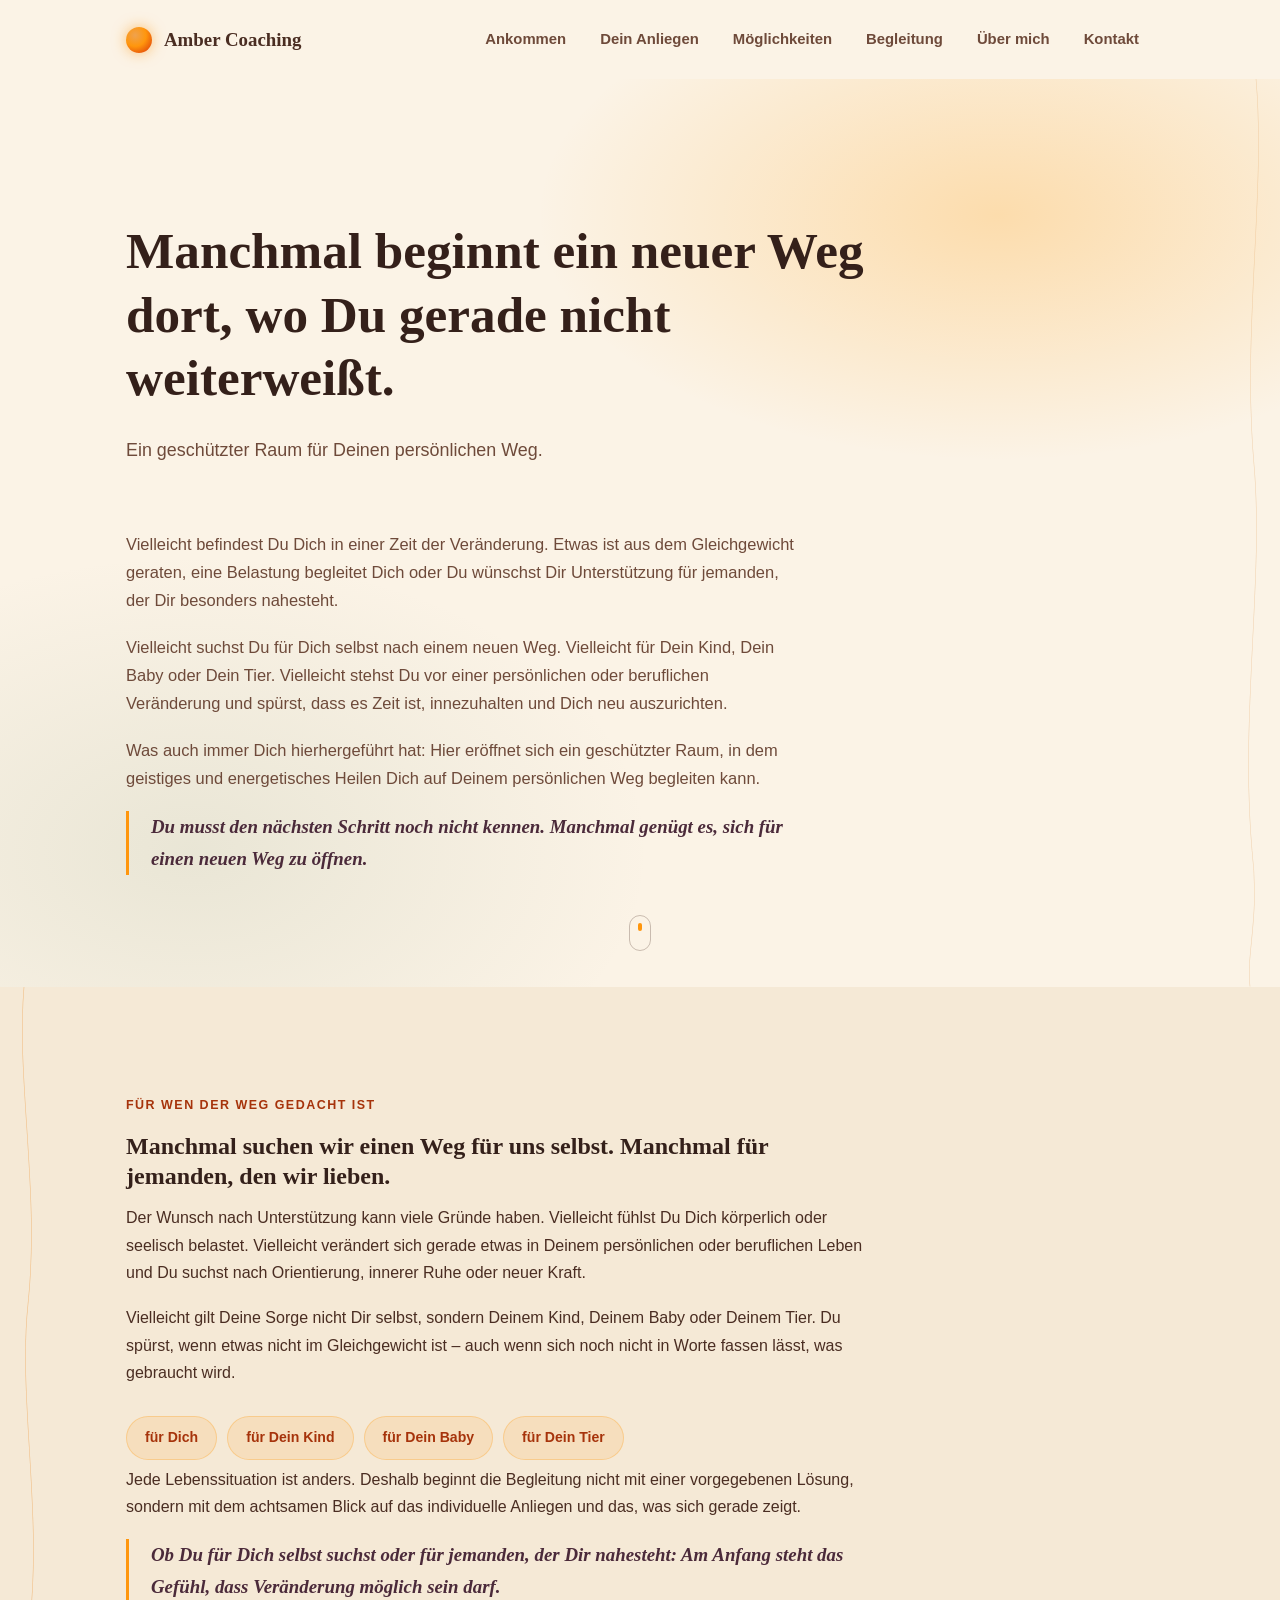
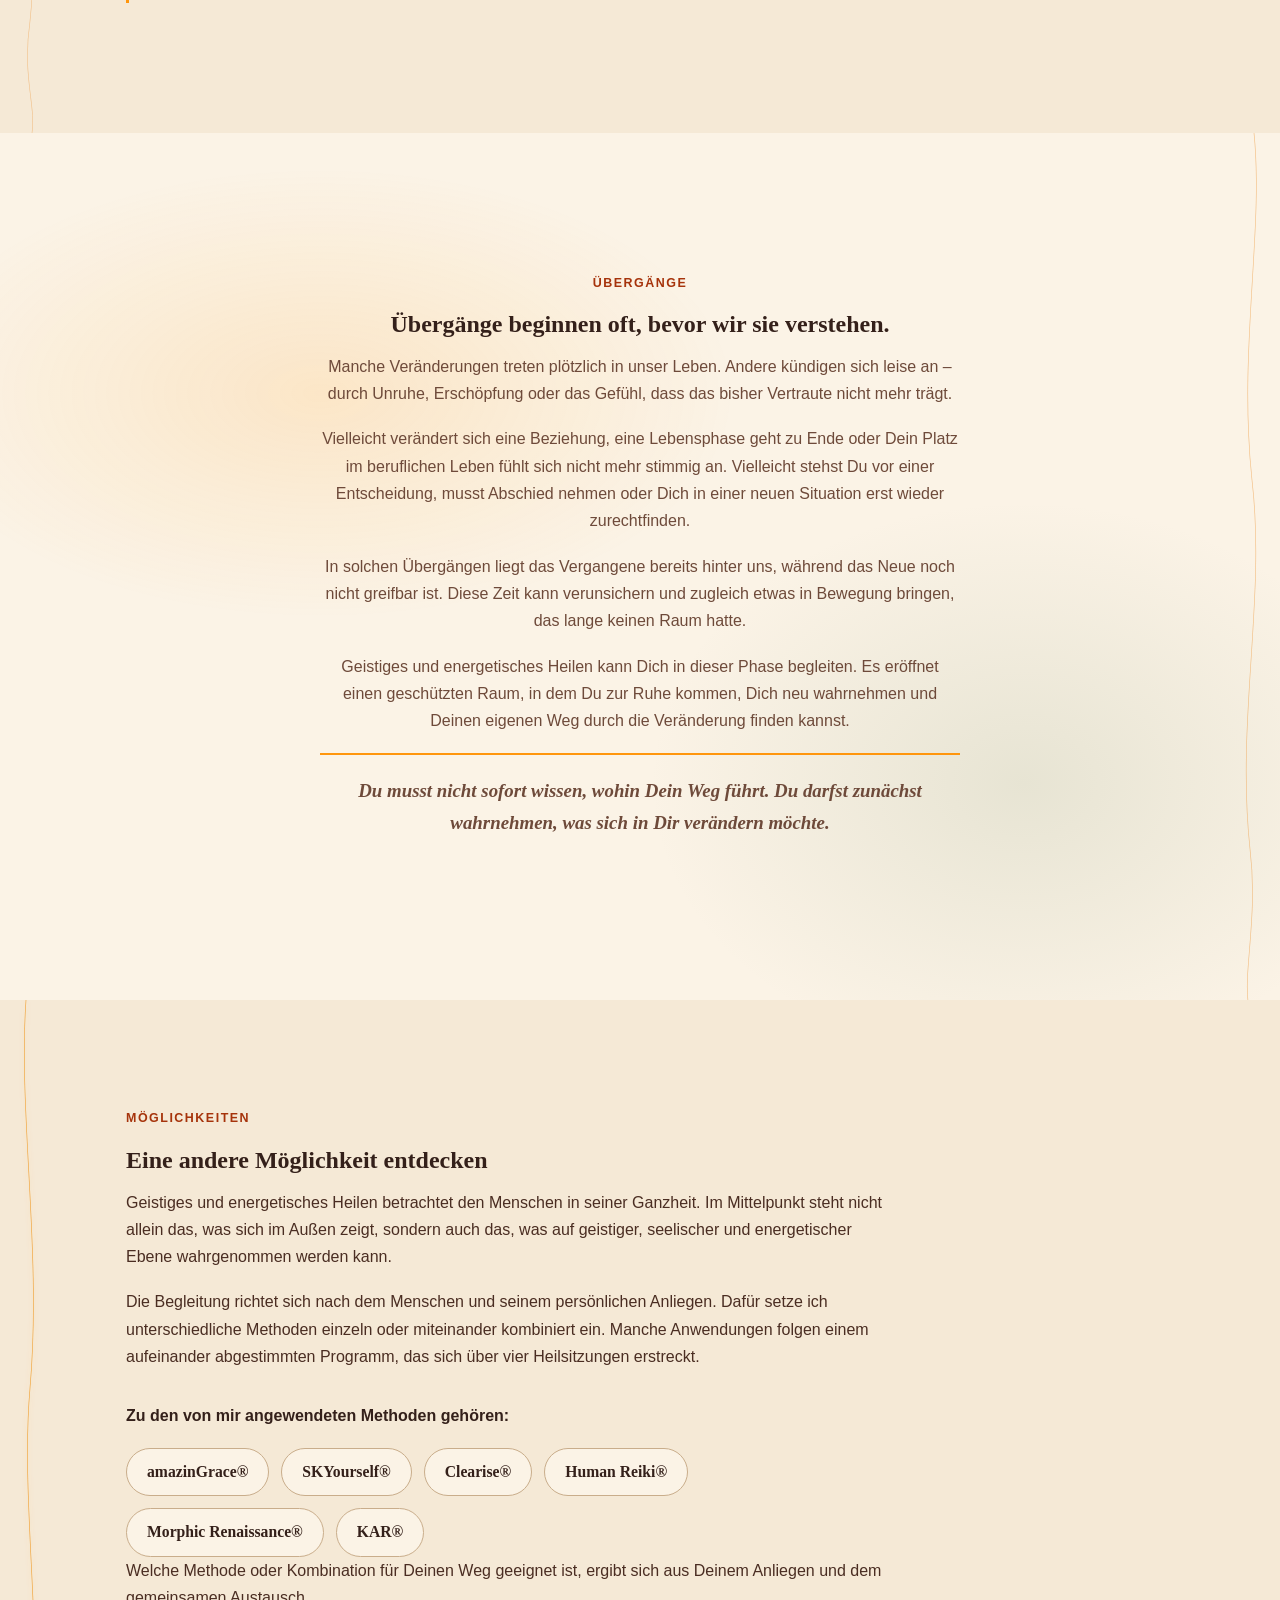
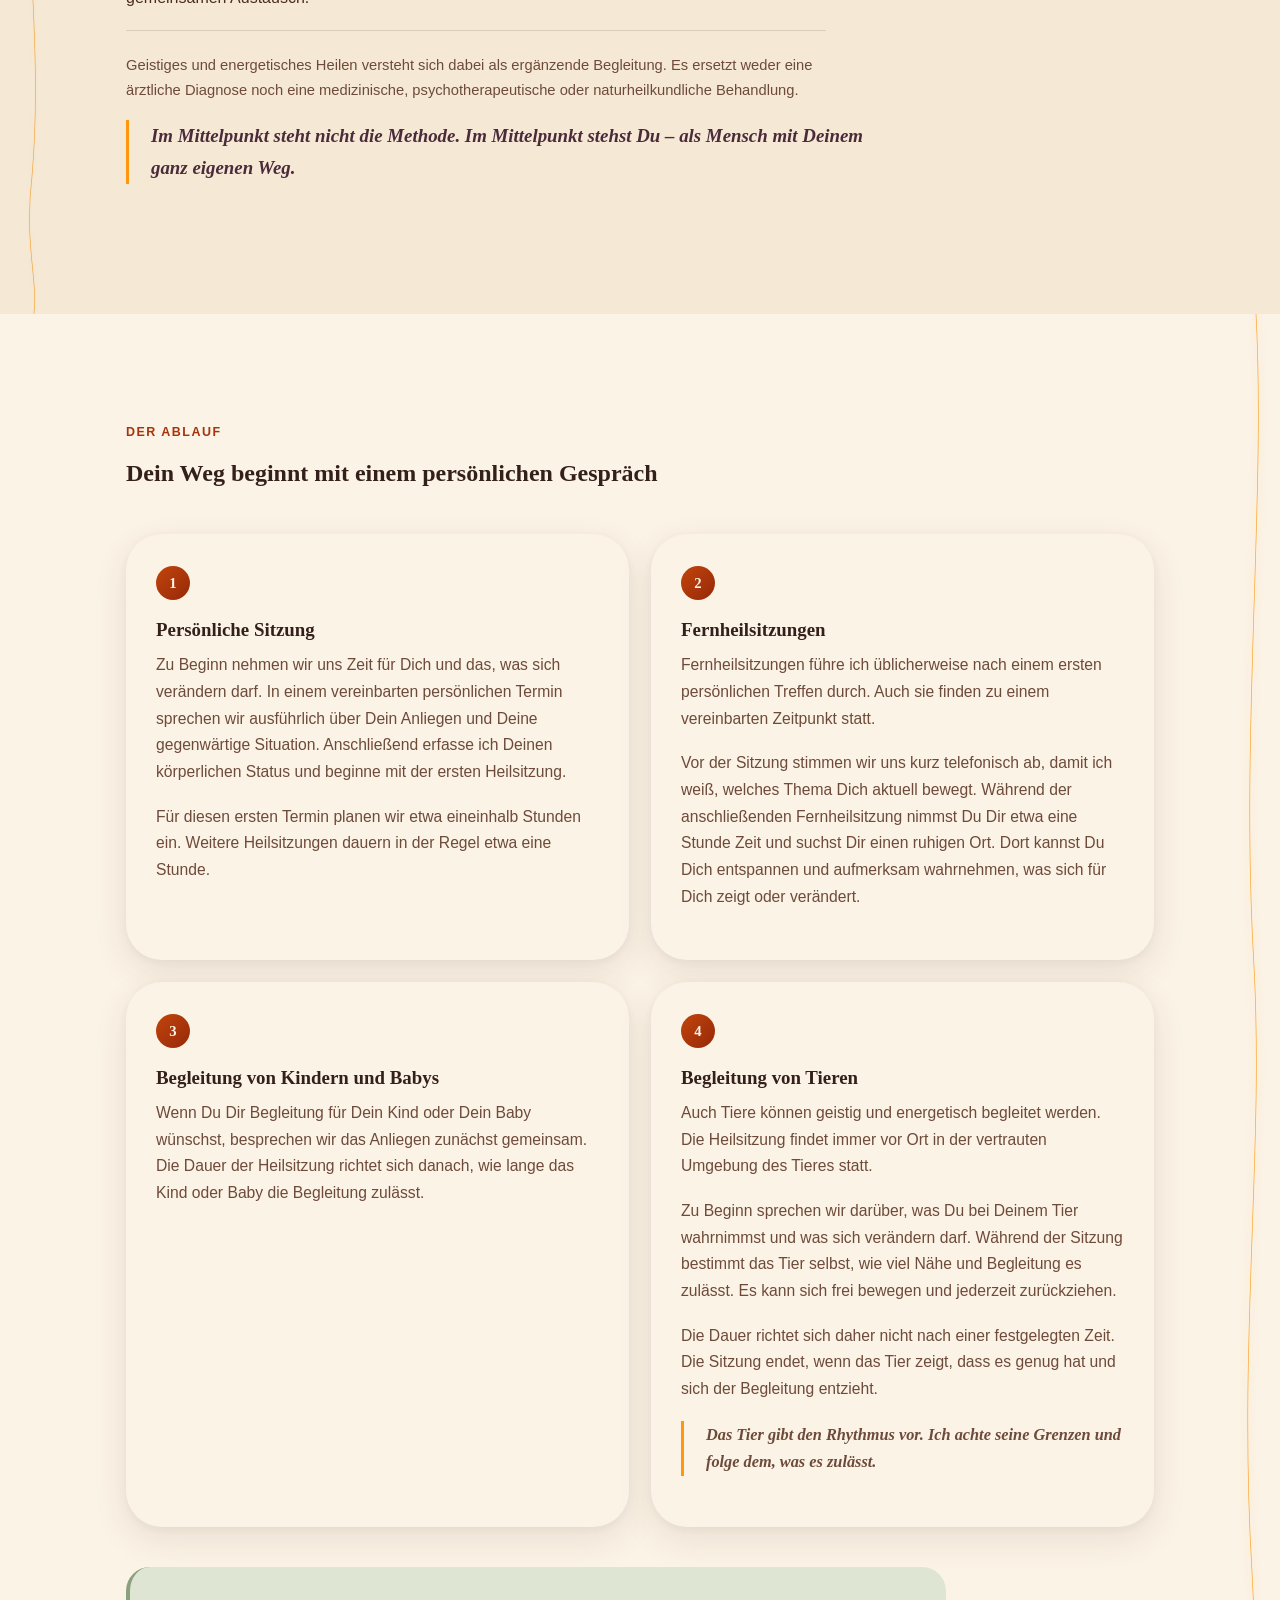
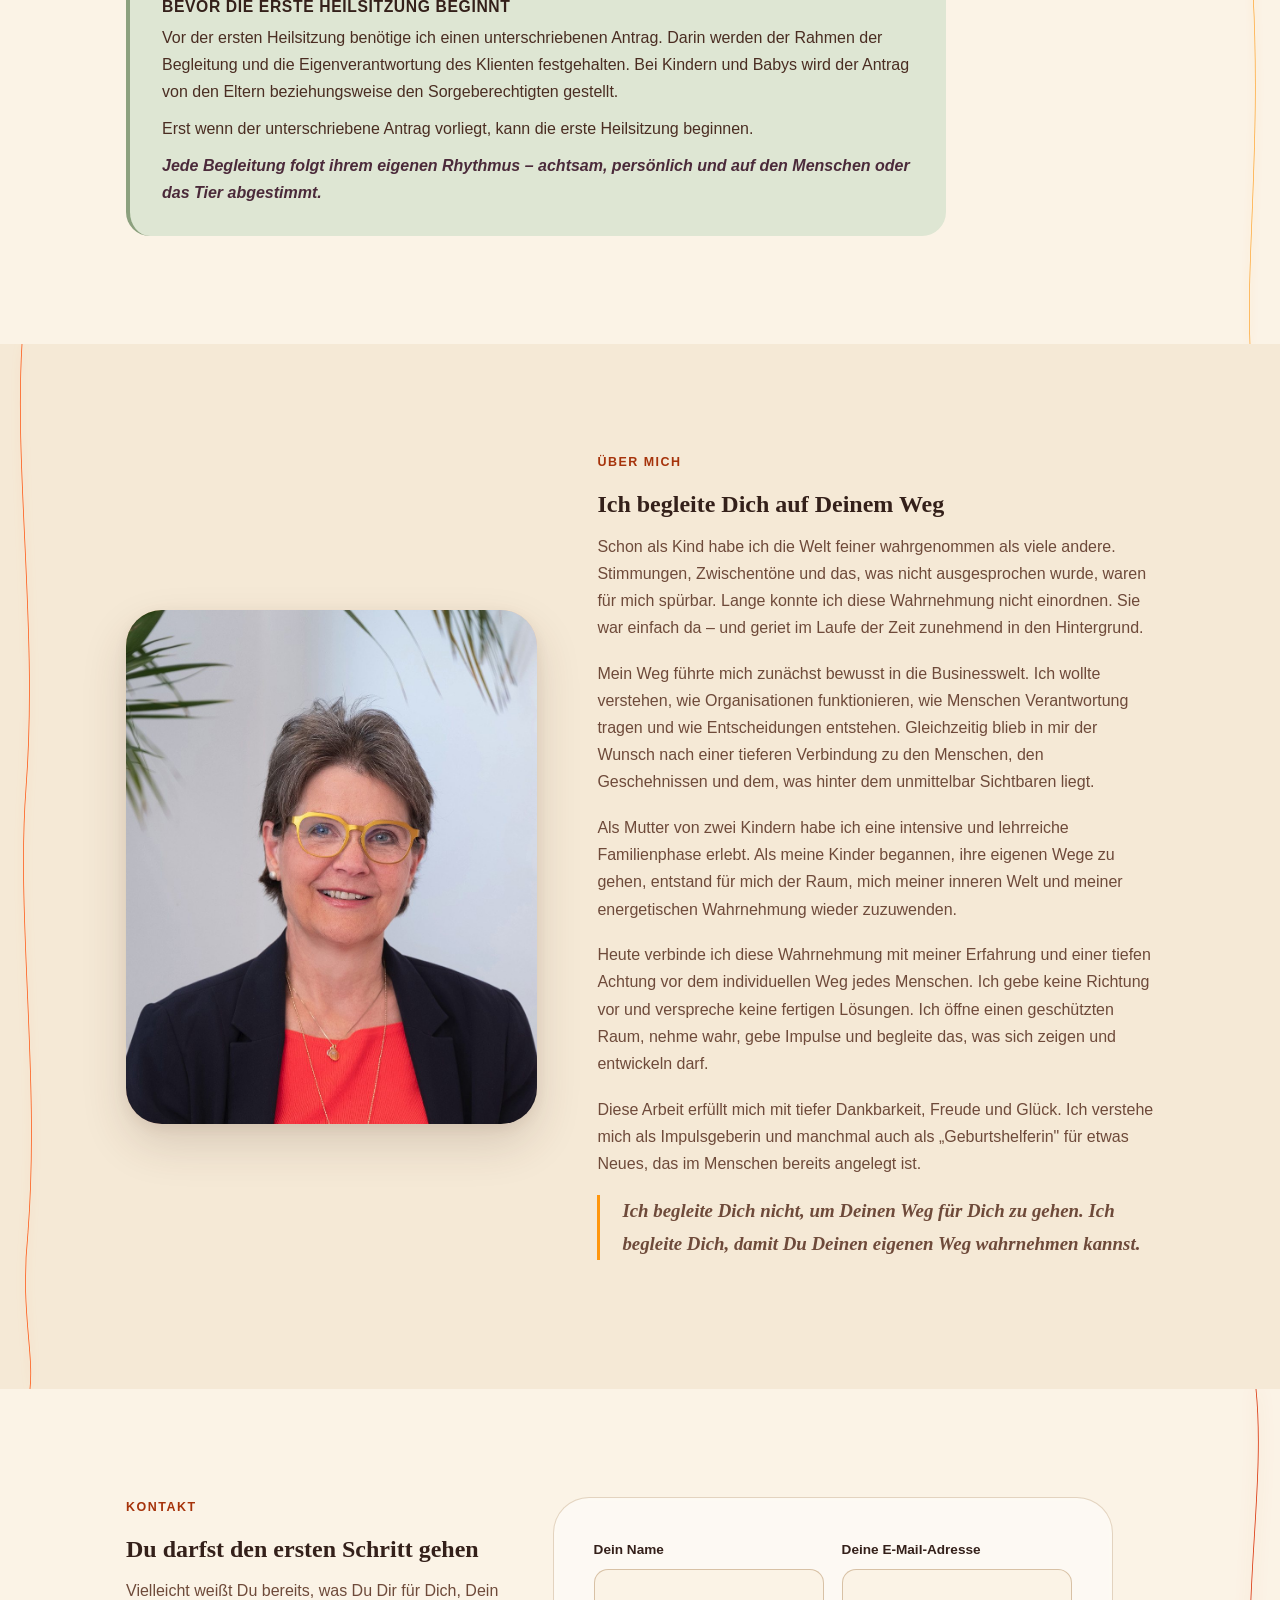
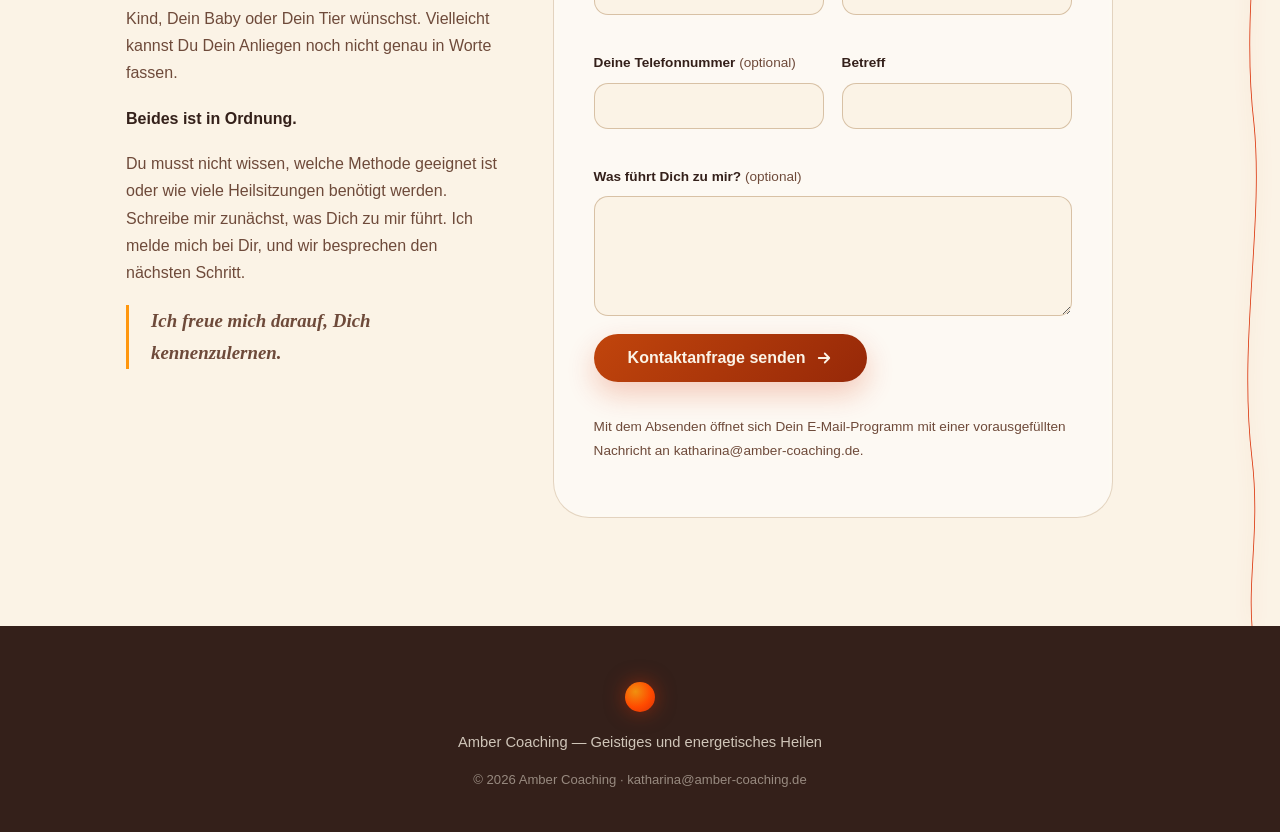
==== amber-coaching.html @ fe2593eb "Neue Landingpage „Amber Coaching" mit Lichtfaden-Design hinzufügen Eigenständige One-Page-Site für g" ====
<!DOCTYPE html>
<html lang="de">
<head>
<meta charset="UTF-8">
<meta name="viewport" content="width=device-width, initial-scale=1.0">
<title>Amber Coaching — Geistiges und energetisches Heilen</title>
<meta name="description" content="Ein geschützter Raum für Deinen Weg: geistiges und energetisches Heilen für Dich, Dein Kind, Dein Baby oder Dein Tier. Persönliche Begleitung, achtsam und individuell.">
<link rel="icon" href="data:image/svg+xml,%3Csvg xmlns='http://www.w3.org/2000/svg' viewBox='0 0 32 32'%3E%3Ccircle cx='16' cy='16' r='14' fill='%23FF960D'/%3E%3C/svg%3E">
<link rel="stylesheet" href="css/amber.css">
</head>
<body class="amber-body">

<a class="a-skip-link" href="#ankommen-content">Zum Inhalt springen</a>

<header class="a-header" id="a-header">
  <div class="a-container a-header-inner">
    <a href="#ankommen" class="a-brand">
      <span class="a-brand-mark" aria-hidden="true"></span>
      Amber Coaching
    </a>
    <nav class="a-nav" aria-label="Hauptnavigation">
      <a href="#ankommen">Ankommen</a>
      <a href="#anliegen">Dein Anliegen</a>
      <a href="#moeglichkeiten">Möglichkeiten</a>
      <a href="#begleitung">Begleitung</a>
      <a href="#ueber-mich">Über mich</a>
      <a href="#kontakt">Kontakt</a>
    </nav>
    <button class="a-nav-toggle" id="a-nav-toggle" aria-label="Menü öffnen" aria-expanded="false">
      <span></span><span></span><span></span>
    </button>
  </div>
</header>

<main>

  <!-- 1 — Ankommen ------------------------------------------------------ -->
  <section class="a-hero" id="ankommen">
    <div class="a-hero-glow" aria-hidden="true"></div>
    <div class="a-thread a-thread--1 a-thread--right" aria-hidden="true">
      <svg viewBox="0 0 64 400" preserveAspectRatio="none">
        <path class="a-thread-path" pathLength="1" d="M40,0 C50,50 26,110 38,170 C48,220 24,280 36,340 C44,370 30,385 34,400"/>
      </svg>
    </div>
    <div class="a-container">
      <div class="a-hero-stage a-reveal" id="ankommen-content">
        <h1>Manchmal beginnt ein neuer Weg dort, wo Du gerade nicht weiterweißt.</h1>
        <p class="a-hero-lede">Ein geschützter Raum für Deinen persönlichen Weg.</p>
      </div>

      <div class="a-hero-body a-reveal">
        <p>Vielleicht befindest Du Dich in einer Zeit der Veränderung. Etwas ist aus dem Gleichgewicht geraten, eine Belastung begleitet Dich oder Du wünschst Dir Unterstützung für jemanden, der Dir besonders nahesteht.</p>
        <p>Vielleicht suchst Du für Dich selbst nach einem neuen Weg. Vielleicht für Dein Kind, Dein Baby oder Dein Tier. Vielleicht stehst Du vor einer persönlichen oder beruflichen Veränderung und spürst, dass es Zeit ist, innezuhalten und Dich neu auszurichten.</p>
        <p>Was auch immer Dich hierhergeführt hat: Hier eröffnet sich ein geschützter Raum, in dem geistiges und energetisches Heilen Dich auf Deinem persönlichen Weg begleiten kann.</p>
        <p class="a-callout-line">Du musst den nächsten Schritt noch nicht kennen. Manchmal genügt es, sich für einen neuen Weg zu öffnen.</p>
      </div>
    </div>
    <div class="a-scroll-hint" aria-hidden="true"><span></span></div>
  </section>

  <!-- 2 — Dein Anliegen -------------------------------------------------- -->
  <section class="a-section a-section-alt" id="anliegen">
    <div class="a-thread a-thread--2 a-thread--left" aria-hidden="true">
      <svg viewBox="0 0 64 400" preserveAspectRatio="none">
        <path class="a-thread-path" pathLength="1" d="M24,0 C16,50 40,110 28,170 C18,220 42,280 30,340 C22,370 36,385 32,400"/>
      </svg>
    </div>
    <div class="a-container">
      <div class="a-reveal" style="max-width:740px;">
        <span class="a-kicker">Für wen der Weg gedacht ist</span>
        <h2>Manchmal suchen wir einen Weg für uns selbst. Manchmal für jemanden, den wir lieben.</h2>
        <p>Der Wunsch nach Unterstützung kann viele Gründe haben. Vielleicht fühlst Du Dich körperlich oder seelisch belastet. Vielleicht verändert sich gerade etwas in Deinem persönlichen oder beruflichen Leben und Du suchst nach Orientierung, innerer Ruhe oder neuer Kraft.</p>
        <p>Vielleicht gilt Deine Sorge nicht Dir selbst, sondern Deinem Kind, Deinem Baby oder Deinem Tier. Du spürst, wenn etwas nicht im Gleichgewicht ist – auch wenn sich noch nicht in Worte fassen lässt, was gebraucht wird.</p>

        <div class="a-tags" role="list" aria-label="Für wen die Begleitung gedacht ist">
          <span class="a-tag" role="listitem">für Dich</span>
          <span class="a-tag" role="listitem">für Dein Kind</span>
          <span class="a-tag" role="listitem">für Dein Baby</span>
          <span class="a-tag" role="listitem">für Dein Tier</span>
        </div>

        <p>Jede Lebenssituation ist anders. Deshalb beginnt die Begleitung nicht mit einer vorgegebenen Lösung, sondern mit dem achtsamen Blick auf das individuelle Anliegen und das, was sich gerade zeigt.</p>
        <p class="a-callout-line">Ob Du für Dich selbst suchst oder für jemanden, der Dir nahesteht: Am Anfang steht das Gefühl, dass Veränderung möglich sein darf.</p>
      </div>
    </div>
  </section>

  <!-- 3 — Übergänge (transitional, no nav anchor) ------------------------ -->
  <section class="a-transition" id="uebergaenge">
    <div class="a-transition-bg" aria-hidden="true"></div>
    <div class="a-thread a-thread--3 a-thread--right" aria-hidden="true">
      <svg viewBox="0 0 64 400" preserveAspectRatio="none">
        <path class="a-thread-path" pathLength="1" d="M38,0 C48,45 22,100 36,160 C50,215 20,270 34,330 C42,360 28,385 32,400"/>
      </svg>
    </div>
    <div class="a-container">
      <div class="a-reveal">
        <span class="a-kicker">Übergänge</span>
        <h2>Übergänge beginnen oft, bevor wir sie verstehen.</h2>
        <p>Manche Veränderungen treten plötzlich in unser Leben. Andere kündigen sich leise an – durch Unruhe, Erschöpfung oder das Gefühl, dass das bisher Vertraute nicht mehr trägt.</p>
        <p>Vielleicht verändert sich eine Beziehung, eine Lebensphase geht zu Ende oder Dein Platz im beruflichen Leben fühlt sich nicht mehr stimmig an. Vielleicht stehst Du vor einer Entscheidung, musst Abschied nehmen oder Dich in einer neuen Situation erst wieder zurechtfinden.</p>
        <p>In solchen Übergängen liegt das Vergangene bereits hinter uns, während das Neue noch nicht greifbar ist. Diese Zeit kann verunsichern und zugleich etwas in Bewegung bringen, das lange keinen Raum hatte.</p>
        <p>Geistiges und energetisches Heilen kann Dich in dieser Phase begleiten. Es eröffnet einen geschützten Raum, in dem Du zur Ruhe kommen, Dich neu wahrnehmen und Deinen eigenen Weg durch die Veränderung finden kannst.</p>
        <p class="a-callout-line">Du musst nicht sofort wissen, wohin Dein Weg führt. Du darfst zunächst wahrnehmen, was sich in Dir verändern möchte.</p>
      </div>
    </div>
  </section>

  <!-- 4 — Möglichkeiten / Geistiges und energetisches Heilen ------------- -->
  <section class="a-section a-section-alt" id="moeglichkeiten">
    <div class="a-thread a-thread--4 a-thread--left" aria-hidden="true">
      <svg viewBox="0 0 64 400" preserveAspectRatio="none">
        <path class="a-thread-path" pathLength="1" d="M26,0 C18,50 42,110 30,170 C20,220 44,280 32,340 C24,370 38,385 34,400"/>
      </svg>
    </div>
    <div class="a-container">
      <div class="a-reveal" style="max-width:760px;">
        <span class="a-kicker">Möglichkeiten</span>
        <h2>Eine andere Möglichkeit entdecken</h2>
        <p>Geistiges und energetisches Heilen betrachtet den Menschen in seiner Ganzheit. Im Mittelpunkt steht nicht allein das, was sich im Außen zeigt, sondern auch das, was auf geistiger, seelischer und energetischer Ebene wahrgenommen werden kann.</p>
        <p>Die Begleitung richtet sich nach dem Menschen und seinem persönlichen Anliegen. Dafür setze ich unterschiedliche Methoden einzeln oder miteinander kombiniert ein. Manche Anwendungen folgen einem aufeinander abgestimmten Programm, das sich über vier Heilsitzungen erstreckt.</p>

        <p style="margin-top:2em; font-weight:600; color:var(--brown-deep);">Zu den von mir angewendeten Methoden gehören:</p>
        <ul class="a-methods" aria-label="Angewendete Methoden">
          <li class="a-method">amazinGrace®</li>
          <li class="a-method">SKYourself®</li>
          <li class="a-method">Clearise®</li>
          <li class="a-method">Human Reiki®</li>
          <li class="a-method">Morphic Renaissance®</li>
          <li class="a-method">KAR®</li>
        </ul>

        <p>Welche Methode oder Kombination für Deinen Weg geeignet ist, ergibt sich aus Deinem Anliegen und dem gemeinsamen Austausch.</p>

        <div class="a-disclaimer">
          <p>Geistiges und energetisches Heilen versteht sich dabei als ergänzende Begleitung. Es ersetzt weder eine ärztliche Diagnose noch eine medizinische, psychotherapeutische oder naturheilkundliche Behandlung.</p>
        </div>
        <p class="a-callout-line">Im Mittelpunkt steht nicht die Methode. Im Mittelpunkt stehst Du – als Mensch mit Deinem ganz eigenen Weg.</p>
      </div>
    </div>
  </section>

  <!-- 5 — Begleitung / Der Ablauf ----------------------------------------- -->
  <section class="a-section" id="begleitung">
    <div class="a-thread a-thread--5 a-thread--right" aria-hidden="true">
      <svg viewBox="0 0 64 700" preserveAspectRatio="none">
        <path class="a-thread-path" pathLength="1" d="M40,0 C50,80 24,180 38,280 C48,360 22,440 36,540 C46,610 30,660 34,700"/>
      </svg>
    </div>
    <div class="a-container">
      <div class="a-reveal" style="max-width:740px;">
        <span class="a-kicker">Der Ablauf</span>
        <h2>Dein Weg beginnt mit einem persönlichen Gespräch</h2>
      </div>

      <div class="a-stations a-reveal-stagger">
        <article class="a-station a-reveal" style="--i:0">
          <span class="a-station-num">1</span>
          <h3>Persönliche Sitzung</h3>
          <p>Zu Beginn nehmen wir uns Zeit für Dich und das, was sich verändern darf. In einem vereinbarten persönlichen Termin sprechen wir ausführlich über Dein Anliegen und Deine gegenwärtige Situation. Anschließend erfasse ich Deinen körperlichen Status und beginne mit der ersten Heilsitzung.</p>
          <p>Für diesen ersten Termin planen wir etwa eineinhalb Stunden ein. Weitere Heilsitzungen dauern in der Regel etwa eine Stunde.</p>
        </article>

        <article class="a-station a-reveal" style="--i:1">
          <span class="a-station-num">2</span>
          <h3>Fernheilsitzungen</h3>
          <p>Fernheilsitzungen führe ich üblicherweise nach einem ersten persönlichen Treffen durch. Auch sie finden zu einem vereinbarten Zeitpunkt statt.</p>
          <p>Vor der Sitzung stimmen wir uns kurz telefonisch ab, damit ich weiß, welches Thema Dich aktuell bewegt. Während der anschließenden Fernheilsitzung nimmst Du Dir etwa eine Stunde Zeit und suchst Dir einen ruhigen Ort. Dort kannst Du Dich entspannen und aufmerksam wahrnehmen, was sich für Dich zeigt oder verändert.</p>
        </article>

        <article class="a-station a-reveal" style="--i:2">
          <span class="a-station-num">3</span>
          <h3>Begleitung von Kindern und Babys</h3>
          <p>Wenn Du Dir Begleitung für Dein Kind oder Dein Baby wünschst, besprechen wir das Anliegen zunächst gemeinsam. Die Dauer der Heilsitzung richtet sich danach, wie lange das Kind oder Baby die Begleitung zulässt.</p>
        </article>

        <article class="a-station a-reveal" style="--i:3">
          <span class="a-station-num">4</span>
          <h3>Begleitung von Tieren</h3>
          <p>Auch Tiere können geistig und energetisch begleitet werden. Die Heilsitzung findet immer vor Ort in der vertrauten Umgebung des Tieres statt.</p>
          <p>Zu Beginn sprechen wir darüber, was Du bei Deinem Tier wahrnimmst und was sich verändern darf. Während der Sitzung bestimmt das Tier selbst, wie viel Nähe und Begleitung es zulässt. Es kann sich frei bewegen und jederzeit zurückziehen.</p>
          <p>Die Dauer richtet sich daher nicht nach einer festgelegten Zeit. Die Sitzung endet, wenn das Tier zeigt, dass es genug hat und sich der Begleitung entzieht.</p>
          <p class="a-callout-line">Das Tier gibt den Rhythmus vor. Ich achte seine Grenzen und folge dem, was es zulässt.</p>
        </article>
      </div>

      <div class="a-requirement a-reveal">
        <h4 style="margin:0 0 0.5em; font-family:var(--font-body); font-size:0.98rem; text-transform:uppercase; letter-spacing:0.04em; color:var(--brown-deep);">Bevor die erste Heilsitzung beginnt</h4>
        <p>Vor der ersten Heilsitzung benötige ich einen unterschriebenen Antrag. Darin werden der Rahmen der Begleitung und die Eigenverantwortung des Klienten festgehalten. Bei Kindern und Babys wird der Antrag von den Eltern beziehungsweise den Sorgeberechtigten gestellt.</p>
        <p>Erst wenn der unterschriebene Antrag vorliegt, kann die erste Heilsitzung beginnen.</p>
        <p style="font-weight:600; font-style:italic; color:var(--aubergine);">Jede Begleitung folgt ihrem eigenen Rhythmus – achtsam, persönlich und auf den Menschen oder das Tier abgestimmt.</p>
      </div>
    </div>
  </section>

  <!-- 6 — Über mich -------------------------------------------------------- -->
  <section class="a-section a-section-alt" id="ueber-mich">
    <div class="a-thread a-thread--6 a-thread--left" aria-hidden="true">
      <svg viewBox="0 0 64 400" preserveAspectRatio="none">
        <path class="a-thread-path" pathLength="1" d="M22,0 C14,50 38,110 26,170 C16,220 40,280 28,340 C20,370 34,385 30,400"/>
      </svg>
    </div>
    <div class="a-container">
      <div class="a-about">
        <div class="a-about-photo a-reveal">
          <div class="a-about-frame">
            <img src="assets/katharina-portrait.jpg" alt="Portrait von Katharina">
          </div>
        </div>
        <div class="a-about-text a-reveal">
          <span class="a-kicker">Über mich</span>
          <h2>Ich begleite Dich auf Deinem Weg</h2>
          <p>Schon als Kind habe ich die Welt feiner wahrgenommen als viele andere. Stimmungen, Zwischentöne und das, was nicht ausgesprochen wurde, waren für mich spürbar. Lange konnte ich diese Wahrnehmung nicht einordnen. Sie war einfach da – und geriet im Laufe der Zeit zunehmend in den Hintergrund.</p>
          <p>Mein Weg führte mich zunächst bewusst in die Businesswelt. Ich wollte verstehen, wie Organisationen funktionieren, wie Menschen Verantwortung tragen und wie Entscheidungen entstehen. Gleichzeitig blieb in mir der Wunsch nach einer tieferen Verbindung zu den Menschen, den Geschehnissen und dem, was hinter dem unmittelbar Sichtbaren liegt.</p>
          <p>Als Mutter von zwei Kindern habe ich eine intensive und lehrreiche Familienphase erlebt. Als meine Kinder begannen, ihre eigenen Wege zu gehen, entstand für mich der Raum, mich meiner inneren Welt und meiner energetischen Wahrnehmung wieder zuzuwenden.</p>
          <p>Heute verbinde ich diese Wahrnehmung mit meiner Erfahrung und einer tiefen Achtung vor dem individuellen Weg jedes Menschen. Ich gebe keine Richtung vor und verspreche keine fertigen Lösungen. Ich öffne einen geschützten Raum, nehme wahr, gebe Impulse und begleite das, was sich zeigen und entwickeln darf.</p>
          <p>Diese Arbeit erfüllt mich mit tiefer Dankbarkeit, Freude und Glück. Ich verstehe mich als Impulsgeberin und manchmal auch als „Geburtshelferin" für etwas Neues, das im Menschen bereits angelegt ist.</p>
          <p class="a-callout-line">Ich begleite Dich nicht, um Deinen Weg für Dich zu gehen. Ich begleite Dich, damit Du Deinen eigenen Weg wahrnehmen kannst.</p>
        </div>
      </div>
    </div>
  </section>

  <!-- 7 — Kontakt ------------------------------------------------------- -->
  <section class="a-section" id="kontakt">
    <div class="a-thread a-thread--7 a-thread--right" aria-hidden="true">
      <svg viewBox="0 0 64 500" preserveAspectRatio="none">
        <path class="a-thread-path" pathLength="1" d="M40,0 C50,60 24,130 38,200 C48,260 22,330 36,400 C44,440 32,470 36,500"/>
      </svg>
    </div>
    <div class="a-container">
      <div class="a-contact-wrap">
        <div class="a-contact-intro a-reveal">
          <span class="a-kicker">Kontakt</span>
          <h2>Du darfst den ersten Schritt gehen</h2>
          <p>Vielleicht weißt Du bereits, was Du Dir für Dich, Dein Kind, Dein Baby oder Dein Tier wünschst. Vielleicht kannst Du Dein Anliegen noch nicht genau in Worte fassen.</p>
          <p style="font-weight:600; color:var(--brown-deep);">Beides ist in Ordnung.</p>
          <p>Du musst nicht wissen, welche Methode geeignet ist oder wie viele Heilsitzungen benötigt werden. Schreibe mir zunächst, was Dich zu mir führt. Ich melde mich bei Dir, und wir besprechen den nächsten Schritt.</p>
          <p class="a-callout-line">Ich freue mich darauf, Dich kennenzulernen.</p>
        </div>

        <div class="a-reveal">
          <form class="a-form" id="a-contact-form" novalidate>
            <div class="a-form-grid">
              <div class="a-field">
                <label for="a-name">Dein Name</label>
                <input type="text" id="a-name" name="name" autocomplete="name" required>
              </div>
              <div class="a-field">
                <label for="a-email">Deine E-Mail-Adresse</label>
                <input type="email" id="a-email" name="email" autocomplete="email" required>
              </div>
              <div class="a-field">
                <label for="a-phone">Deine Telefonnummer <span class="a-opt">(optional)</span></label>
                <input type="tel" id="a-phone" name="phone" autocomplete="tel">
              </div>
              <div class="a-field">
                <label for="a-subject">Betreff</label>
                <input type="text" id="a-subject" name="subject">
              </div>
              <div class="a-field full">
                <label for="a-message">Was führt Dich zu mir? <span class="a-opt">(optional)</span></label>
                <textarea id="a-message" name="message"></textarea>
              </div>
            </div>
            <button type="submit" class="a-btn">
              Kontaktanfrage senden
              <svg viewBox="0 0 24 24" fill="none" stroke="currentColor" stroke-width="2.4" stroke-linecap="round" stroke-linejoin="round"><path d="M5 12h14M13 6l6 6-6 6"/></svg>
            </button>
            <p class="a-form-status" id="a-form-status" role="status" aria-live="polite"></p>
            <p class="a-form-note">Mit dem Absenden öffnet sich Dein E-Mail-Programm mit einer vorausgefüllten Nachricht an katharina@amber-coaching.de.</p>
          </form>
        </div>
      </div>
    </div>
  </section>

</main>

<footer class="a-footer">
  <div class="a-container">
    <div class="a-footer-mark" aria-hidden="true"></div>
    <p>Amber Coaching — Geistiges und energetisches Heilen</p>
    <p class="a-footer-fine">© 2026 Amber Coaching · katharina@amber-coaching.de</p>
  </div>
</footer>

<script src="js/amber.js"></script>
</body>
</html>
---- css/amber.css ----
/* ==========================================================================
   Amber Coaching — Geistiges und energetisches Heilen
   Gestalterische Leitidee: ein schmaler Lichtfaden begleitet die Seite,
   beginnt zurückhaltend und wird zum Ende hin heller und klarer.
   ========================================================================== */

:root {
  /* CI-Farben (aus CMYK-Vorgabe abgeleitet) */
  --ci-amber-light: #FF960D;
  --ci-amber-deep: #FF4A00;
  --ci-rust: #DA3107;
  --ci-brown: #8A4329;

  /* Grundfläche: helles Creme, kein reines Weiß */
  --cream: #FBF3E6;
  --cream-deep: #F5E9D6;
  --sand: #EAD9BD;
  --taupe: #C9AD8B;

  /* Leitfarbe Amber, in Helligkeitsstufen für den Lichtfaden */
  --amber-1: #E8B37A;   /* zurückhaltend, Anfang der Seite */
  --amber-2: #EFA24E;
  --amber-3: #F0900F;
  --amber-4: var(--ci-amber-light);
  --amber-5: var(--ci-amber-deep);
  --amber-6: var(--ci-rust);  /* klar, kräftig, Ende der Seite */

  /* Text: tiefes Braun / Aubergine statt hartem Schwarz */
  --brown-deep: #34201A;
  --brown: #4A2D22;
  --brown-soft: #6E4A3A;
  --aubergine: #4B2A3A;

  /* Salbeigrün als zurückhaltende Ergänzung */
  --sage: #8CA07E;
  --sage-soft: #DEE6D3;

  /* Amber-Ton mit ausreichendem Kontrast für Fließtext auf Creme */
  --amber-text: #A6330B;

  --cream-rgb: 251, 243, 230;

  --font-display: Georgia, "Iowan Old Style", "Palatino Linotype", "Times New Roman", serif;
  --font-body: -apple-system, BlinkMacSystemFont, "Segoe UI", Roboto, Helvetica, Arial, sans-serif;

  --radius-sm: 14px;
  --radius-md: 24px;
  --radius-lg: 36px;
  --radius-pill: 999px;

  --shadow-soft: 0 12px 34px rgba(74, 45, 34, 0.10), 0 2px 8px rgba(74, 45, 34, 0.05);
  --shadow-lift: 0 20px 46px rgba(74, 45, 34, 0.16), 0 4px 14px rgba(74, 45, 34, 0.07);

  --container: 1080px;
  --ease-slow: cubic-bezier(0.22, 1, 0.36, 1);
  --dur-reveal: 1.3s;
  --dur-thread: 2.2s;
}

* { box-sizing: border-box; }

html { scroll-behavior: smooth; }

@media (prefers-reduced-motion: reduce) {
  html { scroll-behavior: auto; }
  .amber-body *, .amber-body *::before, .amber-body *::after {
    animation-duration: 0.001ms !important;
    animation-iteration-count: 1 !important;
    transition-duration: 0.001ms !important;
    scroll-behavior: auto !important;
  }
}

.amber-body {
  margin: 0;
  font-family: var(--font-body);
  color: var(--brown);
  background: var(--cream);
  line-height: 1.7;
  -webkit-font-smoothing: antialiased;
  overflow-x: hidden;
}

.amber-body img { max-width: 100%; display: block; }
.amber-body a { color: inherit; text-decoration: none; }
.amber-body ul { margin: 0; padding: 0; list-style: none; }

.amber-body h1, .amber-body h2, .amber-body h3, .amber-body h4 {
  font-family: var(--font-display);
  color: var(--brown-deep);
  line-height: 1.24;
  margin: 0 0 0.55em;
  font-weight: 600;
}

.amber-body p { margin: 0 0 1.15em; }

.a-container {
  width: 100%;
  max-width: var(--container);
  margin: 0 auto;
  padding: 0 26px;
  position: relative;
  z-index: 1;
}

.a-skip-link {
  position: absolute;
  left: -999px;
  top: auto;
  background: var(--brown-deep);
  color: var(--cream);
  padding: 12px 20px;
  border-radius: var(--radius-sm);
  z-index: 200;
}

.a-skip-link:focus {
  left: 16px;
  top: 16px;
}

/* ---- header ------------------------------------------------------- */

.a-header {
  position: sticky;
  top: 0;
  z-index: 100;
  padding: 18px 0;
  background: transparent;
  transition: background 0.5s var(--ease-slow), box-shadow 0.5s var(--ease-slow), padding 0.4s var(--ease-slow);
}

.a-header.is-scrolled {
  background: rgba(var(--cream-rgb), 0.86);
  backdrop-filter: blur(14px) saturate(1.3);
  -webkit-backdrop-filter: blur(14px) saturate(1.3);
  box-shadow: 0 8px 26px rgba(74, 45, 34, 0.08);
  padding: 12px 0;
}

.a-header-inner {
  display: flex;
  align-items: center;
  justify-content: space-between;
  gap: 20px;
}

.a-brand {
  display: flex;
  align-items: center;
  gap: 12px;
  font-family: var(--font-display);
  font-weight: 600;
  font-size: 1.18rem;
  color: var(--brown-deep);
}

.a-brand-mark {
  width: 26px;
  height: 26px;
  border-radius: 50%;
  background: radial-gradient(circle at 35% 32%, var(--amber-2) 0%, var(--amber-4) 45%, var(--amber-6) 100%);
  box-shadow: 0 0 14px rgba(255, 150, 13, 0.55);
  flex-shrink: 0;
}

.a-nav {
  display: flex;
  align-items: center;
  gap: 4px;
}

.a-nav a {
  padding: 9px 15px;
  font-size: 0.93rem;
  font-weight: 600;
  color: var(--brown-soft);
  border-radius: var(--radius-pill);
  transition: color 0.3s ease, background 0.3s ease;
}

.a-nav a:hover,
.a-nav a:focus-visible {
  color: var(--brown-deep);
  background: rgba(255, 150, 13, 0.12);
}

.a-nav-toggle {
  display: none;
  flex-direction: column;
  justify-content: center;
  gap: 5px;
  width: 44px;
  height: 44px;
  border-radius: 50%;
  border: none;
  background: rgba(255, 150, 13, 0.1);
  cursor: pointer;
}

.a-nav-toggle span {
  display: block;
  width: 20px;
  height: 2px;
  margin: 0 auto;
  background: var(--brown-deep);
  transition: transform 0.3s var(--ease-slow), opacity 0.3s var(--ease-slow);
}

.a-nav-toggle.is-open span:nth-child(1) { transform: translateY(7px) rotate(45deg); }
.a-nav-toggle.is-open span:nth-child(2) { opacity: 0; }
.a-nav-toggle.is-open span:nth-child(3) { transform: translateY(-7px) rotate(-45deg); }

@media (max-width: 840px) {
  .a-nav { display: none; }
  .a-nav-toggle { display: flex; }

  .a-header.nav-open .a-nav {
    display: flex;
    flex-direction: column;
    align-items: stretch;
    position: absolute;
    top: 100%;
    left: 0;
    right: 0;
    background: var(--cream);
    padding: 10px 26px 22px;
    box-shadow: var(--shadow-soft);
    gap: 2px;
  }

  .a-header.nav-open .a-nav a { padding: 13px 16px; }
}

/* ---- Lichtfaden (SVG-Thread) ---------------------------------------- */

.a-thread {
  position: absolute;
  top: 0;
  bottom: 0;
  width: 64px;
  z-index: 0;
  pointer-events: none;
}

.a-thread--left { left: 0; }
.a-thread--right { right: 0; }

@media (max-width: 760px) {
  .a-thread--right { right: auto; left: 0; }
}

.a-thread svg {
  width: 100%;
  height: 100%;
  display: block;
}

.a-thread-path {
  fill: none;
  stroke-linecap: round;
  stroke-dasharray: 1;
  stroke-dashoffset: 1;
  transition: stroke-dashoffset var(--dur-thread) var(--ease-slow);
}

.a-thread.is-drawn .a-thread-path {
  stroke-dashoffset: 0;
}

/* Helligkeitsstufen des Lichtfadens: zurückhaltend am Anfang, klar am Ende */
.a-thread--1 .a-thread-path { stroke: var(--amber-1); stroke-width: 0.5; opacity: 0.55; }
.a-thread--2 .a-thread-path { stroke: var(--amber-2); stroke-width: 0.55; opacity: 0.62; }
.a-thread--3 .a-thread-path { stroke: var(--amber-2); stroke-width: 0.6; opacity: 0.68; }
.a-thread--4 .a-thread-path { stroke: var(--amber-3); stroke-width: 0.65; opacity: 0.78; filter: drop-shadow(0 0 3px rgba(240, 144, 15, 0.35)); }
.a-thread--5 .a-thread-path { stroke: var(--amber-4); stroke-width: 0.7; opacity: 0.85; filter: drop-shadow(0 0 5px rgba(255, 150, 13, 0.45)); }
.a-thread--6 .a-thread-path { stroke: var(--amber-5); stroke-width: 0.75; opacity: 0.92; filter: drop-shadow(0 0 6px rgba(255, 74, 0, 0.4)); }
.a-thread--7 .a-thread-path { stroke: var(--amber-6); stroke-width: 0.8; opacity: 1; filter: drop-shadow(0 0 8px rgba(218, 49, 7, 0.45)); }

/* ---- reveal-on-scroll ------------------------------------------------ */

.a-reveal {
  opacity: 0;
  transform: translateY(18px);
  transition: opacity var(--dur-reveal) var(--ease-slow), transform var(--dur-reveal) var(--ease-slow);
}

.a-reveal.is-visible {
  opacity: 1;
  transform: translateY(0);
}

.a-reveal-stagger.is-visible > * {
  transition-delay: calc(var(--i, 0) * 140ms);
}

/* ---- section wrapper -------------------------------------------------- */

.a-section {
  position: relative;
  padding: 108px 0;
  overflow: hidden;
}

.a-section-alt { background: var(--cream-deep); }
.a-section-sand { background: var(--sand); }

.a-kicker {
  display: block;
  font-size: 0.78rem;
  font-weight: 700;
  letter-spacing: 0.12em;
  text-transform: uppercase;
  color: var(--amber-text);
  margin-bottom: 16px;
}

.a-lede {
  font-size: 1.06rem;
  color: var(--brown-soft);
}

.a-callout-line {
  font-family: var(--font-display);
  font-size: 1.18rem;
  color: var(--aubergine);
  font-weight: 600;
  font-style: italic;
  margin-top: 1.4em;
  padding-left: 22px;
  border-left: 3px solid var(--ci-amber-light);
}

/* ---- Ankommen (Hero) -------------------------------------------------- */

.a-hero {
  position: relative;
  min-height: 100svh;
  display: flex;
  align-items: center;
  padding: 140px 0 90px;
}

.a-hero-glow {
  position: absolute;
  inset: 0;
  z-index: 0;
  background:
    radial-gradient(ellipse 60% 45% at 78% 15%, rgba(255, 168, 40, 0.30), transparent 60%),
    radial-gradient(ellipse 55% 50% at 15% 85%, rgba(140, 160, 126, 0.16), transparent 65%),
    linear-gradient(180deg, var(--cream) 0%, var(--cream) 100%);
  animation: a-drift 30s ease-in-out infinite;
}

@keyframes a-drift {
  0%, 100% { transform: translate(0, 0) scale(1); }
  50% { transform: translate(-1.5%, 1.5%) scale(1.03); }
}

.a-hero-stage {
  position: relative;
  z-index: 1;
  max-width: 760px;
}

.a-hero h1 {
  font-size: clamp(2.1rem, 4.6vw, 3.2rem);
  margin-bottom: 0.5em;
}

.a-hero-lede {
  font-size: 1.12rem;
  color: var(--brown-soft);
  max-width: 620px;
}

.a-scroll-hint {
  position: absolute;
  left: 50%;
  bottom: 36px;
  transform: translateX(-50%);
  z-index: 1;
  width: 22px;
  height: 36px;
  border-radius: var(--radius-pill);
  border: 1.5px solid rgba(74, 45, 34, 0.28);
  display: flex;
  justify-content: center;
  padding-top: 7px;
}

.a-scroll-hint span {
  width: 4px;
  height: 8px;
  border-radius: var(--radius-pill);
  background: var(--ci-amber-light);
  animation: a-scroll-bob 2.6s ease-in-out infinite;
}

@keyframes a-scroll-bob {
  0%, 100% { transform: translateY(0); opacity: 0.9; }
  50% { transform: translateY(9px); opacity: 0.3; }
}

.a-hero-body {
  position: relative;
  z-index: 1;
  max-width: 680px;
  margin-top: 64px;
  color: var(--brown-soft);
  font-size: 1.03rem;
}

/* ---- Anliegen-Tags ------------------------------------------------- */

.a-tags {
  display: flex;
  flex-wrap: wrap;
  gap: 10px;
  margin: 30px 0 6px;
}

.a-tag {
  font-size: 0.88rem;
  font-weight: 600;
  color: var(--amber-text);
  background: rgba(255, 150, 13, 0.12);
  border: 1px solid rgba(255, 150, 13, 0.28);
  padding: 9px 18px;
  border-radius: var(--radius-pill);
}

/* ---- Übergänge (transitional section) ------------------------------ */

.a-transition {
  padding: 140px 0;
  position: relative;
}

.a-transition-bg {
  position: absolute;
  inset: 0;
  z-index: 0;
  background:
    radial-gradient(ellipse 50% 40% at 25% 30%, rgba(255, 150, 13, 0.14), transparent 65%),
    radial-gradient(ellipse 45% 50% at 80% 75%, rgba(140, 160, 126, 0.18), transparent 65%);
  animation: a-drift 34s ease-in-out infinite reverse;
}

.a-transition .a-container { text-align: center; }

.a-transition h2 { max-width: 680px; margin-left: auto; margin-right: auto; }
.a-transition p { max-width: 640px; margin-left: auto; margin-right: auto; color: var(--brown-soft); }
.a-transition .a-callout-line {
  border-left: none;
  border-top: 2px solid var(--ci-amber-light);
  padding-left: 0;
  padding-top: 20px;
  display: inline-block;
}

/* ---- Möglichkeiten / Methoden ---------------------------------------- */

.a-methods {
  display: flex;
  flex-wrap: wrap;
  gap: 12px;
  margin: 30px 0 34px;
}

.a-method {
  font-family: var(--font-display);
  font-size: 0.98rem;
  font-weight: 600;
  color: var(--brown-deep);
  background: var(--cream);
  border: 1px solid var(--taupe);
  padding: 10px 20px;
  border-radius: var(--radius-pill);
}

.a-disclaimer {
  font-size: 0.92rem;
  color: var(--brown-soft);
  border-top: 1px solid rgba(74, 45, 34, 0.14);
  padding-top: 22px;
  margin-top: 10px;
  max-width: 700px;
}

/* ---- Begleitung / Ablauf: Wegstationen -------------------------------- */

.a-stations {
  display: grid;
  grid-template-columns: repeat(2, 1fr);
  gap: 22px;
  margin-top: 46px;
}

.a-station {
  position: relative;
  background: var(--cream);
  border-radius: var(--radius-lg);
  padding: 32px 30px;
  box-shadow: var(--shadow-soft);
  transition: transform 0.5s var(--ease-slow), box-shadow 0.5s var(--ease-slow);
}

.a-station:hover {
  transform: translateY(-5px);
  box-shadow: var(--shadow-lift);
}

.a-station-num {
  display: inline-flex;
  align-items: center;
  justify-content: center;
  width: 34px;
  height: 34px;
  border-radius: 50%;
  font-family: var(--font-display);
  font-weight: 700;
  font-size: 0.92rem;
  color: var(--cream);
  background: linear-gradient(135deg, #C1450C, #962808);
  margin-bottom: 18px;
}

.a-station h3 { font-size: 1.18rem; }

.a-station p { color: var(--brown-soft); font-size: 0.98rem; }

.a-station .a-callout-line {
  font-size: 1.02rem;
  margin-top: 1em;
}

.a-requirement {
  margin-top: 40px;
  padding: 30px 32px;
  border-radius: var(--radius-md);
  background: var(--sage-soft);
  border-left: 4px solid var(--sage);
  max-width: 820px;
}

.a-requirement p { color: var(--brown); margin-bottom: 0.6em; }
.a-requirement p:last-child { margin-bottom: 0; }

/* ---- Über mich ---------------------------------------------------- */

.a-about {
  display: grid;
  grid-template-columns: 0.85fr 1.15fr;
  gap: 60px;
  align-items: center;
}

.a-about-photo {
  position: relative;
}

.a-about-frame {
  position: relative;
  border-radius: var(--radius-lg);
  overflow: hidden;
  box-shadow: var(--shadow-lift);
  aspect-ratio: 4 / 5;
}

.a-about-frame::before {
  content: "";
  position: absolute;
  inset: -16%;
  background: linear-gradient(140deg, var(--ci-amber-light), var(--ci-rust) 60%, var(--sage));
  opacity: 0.45;
  filter: blur(38px);
  z-index: 0;
  border-radius: 45% 55% 60% 40% / 50% 45% 55% 50%;
}

.a-about-frame img {
  position: relative;
  z-index: 1;
  width: 100%;
  height: 100%;
  object-fit: cover;
  object-position: top center;
}

.a-about-text p { color: var(--brown-soft); }

/* ---- Kontakt ---------------------------------------------------- */

.a-contact-wrap {
  display: grid;
  grid-template-columns: 0.9fr 1.1fr;
  gap: 54px;
  align-items: start;
}

.a-contact-intro p { color: var(--brown-soft); }

.a-form {
  background: rgba(255, 255, 255, 0.5);
  border: 1px solid rgba(201, 173, 139, 0.5);
  border-radius: var(--radius-lg);
  padding: 40px;
  backdrop-filter: blur(2px);
}

.a-form-grid {
  display: grid;
  grid-template-columns: 1fr 1fr;
  gap: 18px;
}

.a-field {
  display: flex;
  flex-direction: column;
  gap: 8px;
  margin-bottom: 18px;
}

.a-field.full { grid-column: 1 / -1; }

.a-field label {
  font-size: 0.85rem;
  font-weight: 700;
  color: var(--brown-deep);
}

.a-field label .a-opt {
  font-weight: 400;
  color: var(--brown-soft);
}

.a-field input,
.a-field textarea {
  border: 1.5px solid rgba(201, 173, 139, 0.7);
  background: var(--cream);
  border-radius: var(--radius-sm);
  padding: 13px 16px;
  font-family: var(--font-body);
  font-size: 0.98rem;
  color: var(--brown-deep);
  transition: border-color 0.3s ease, box-shadow 0.3s ease;
}

.a-field input:focus,
.a-field textarea:focus {
  outline: none;
  border-color: var(--ci-amber-light);
  box-shadow: 0 0 0 4px rgba(255, 150, 13, 0.14);
}

.a-field textarea { resize: vertical; min-height: 120px; }

.a-btn {
  display: inline-flex;
  align-items: center;
  gap: 10px;
  padding: 15px 34px;
  border-radius: var(--radius-pill);
  font-family: var(--font-body);
  font-weight: 600;
  font-size: 1rem;
  border: none;
  cursor: pointer;
  background: linear-gradient(135deg, #C1450C, #962808);
  color: var(--cream);
  box-shadow: 0 12px 28px rgba(218, 49, 7, 0.24);
  transition: transform 0.4s var(--ease-slow), box-shadow 0.4s var(--ease-slow);
}

.a-btn:hover {
  transform: translateY(-3px);
  box-shadow: 0 16px 34px rgba(218, 49, 7, 0.3);
}

.a-btn svg { width: 18px; height: 18px; transition: transform 0.35s var(--ease-slow); }
.a-btn:hover svg { transform: translateX(4px); }

.a-form-note {
  font-size: 0.85rem;
  color: var(--brown-soft);
  margin-top: 16px;
}

.a-form-status {
  font-size: 0.9rem;
  color: var(--ci-amber-deep);
  margin-top: 14px;
  min-height: 1.2em;
}

/* ---- footer ---------------------------------------------------------- */

.a-footer {
  position: relative;
  padding: 56px 0 34px;
  background: var(--brown-deep);
  color: rgba(251, 243, 230, 0.78);
  text-align: center;
}

.a-footer-mark {
  width: 30px;
  height: 30px;
  margin: 0 auto 18px;
  border-radius: 50%;
  background: radial-gradient(circle at 35% 32%, var(--amber-3) 0%, var(--amber-5) 55%, var(--amber-6) 100%);
  box-shadow: 0 0 20px rgba(218, 49, 7, 0.5);
}

.a-footer p { margin: 0 0 6px; font-size: 0.92rem; }
.a-footer .a-footer-fine { font-size: 0.82rem; color: rgba(251, 243, 230, 0.5); margin-top: 14px; }

/* ---- responsive ---------------------------------------------------- */

@media (max-width: 980px) {
  .a-about, .a-contact-wrap { grid-template-columns: 1fr; }
  .a-about-frame { max-width: 380px; margin: 0 auto; }
  .a-stations { grid-template-columns: 1fr; }
}

@media (max-width: 640px) {
  .a-section { padding: 76px 0; }
  .a-hero { padding: 120px 0 70px; }
  .a-transition { padding: 90px 0; }
  .a-form { padding: 26px; }
  .a-form-grid { grid-template-columns: 1fr; }
  .a-hero-body { margin-top: 44px; }
}
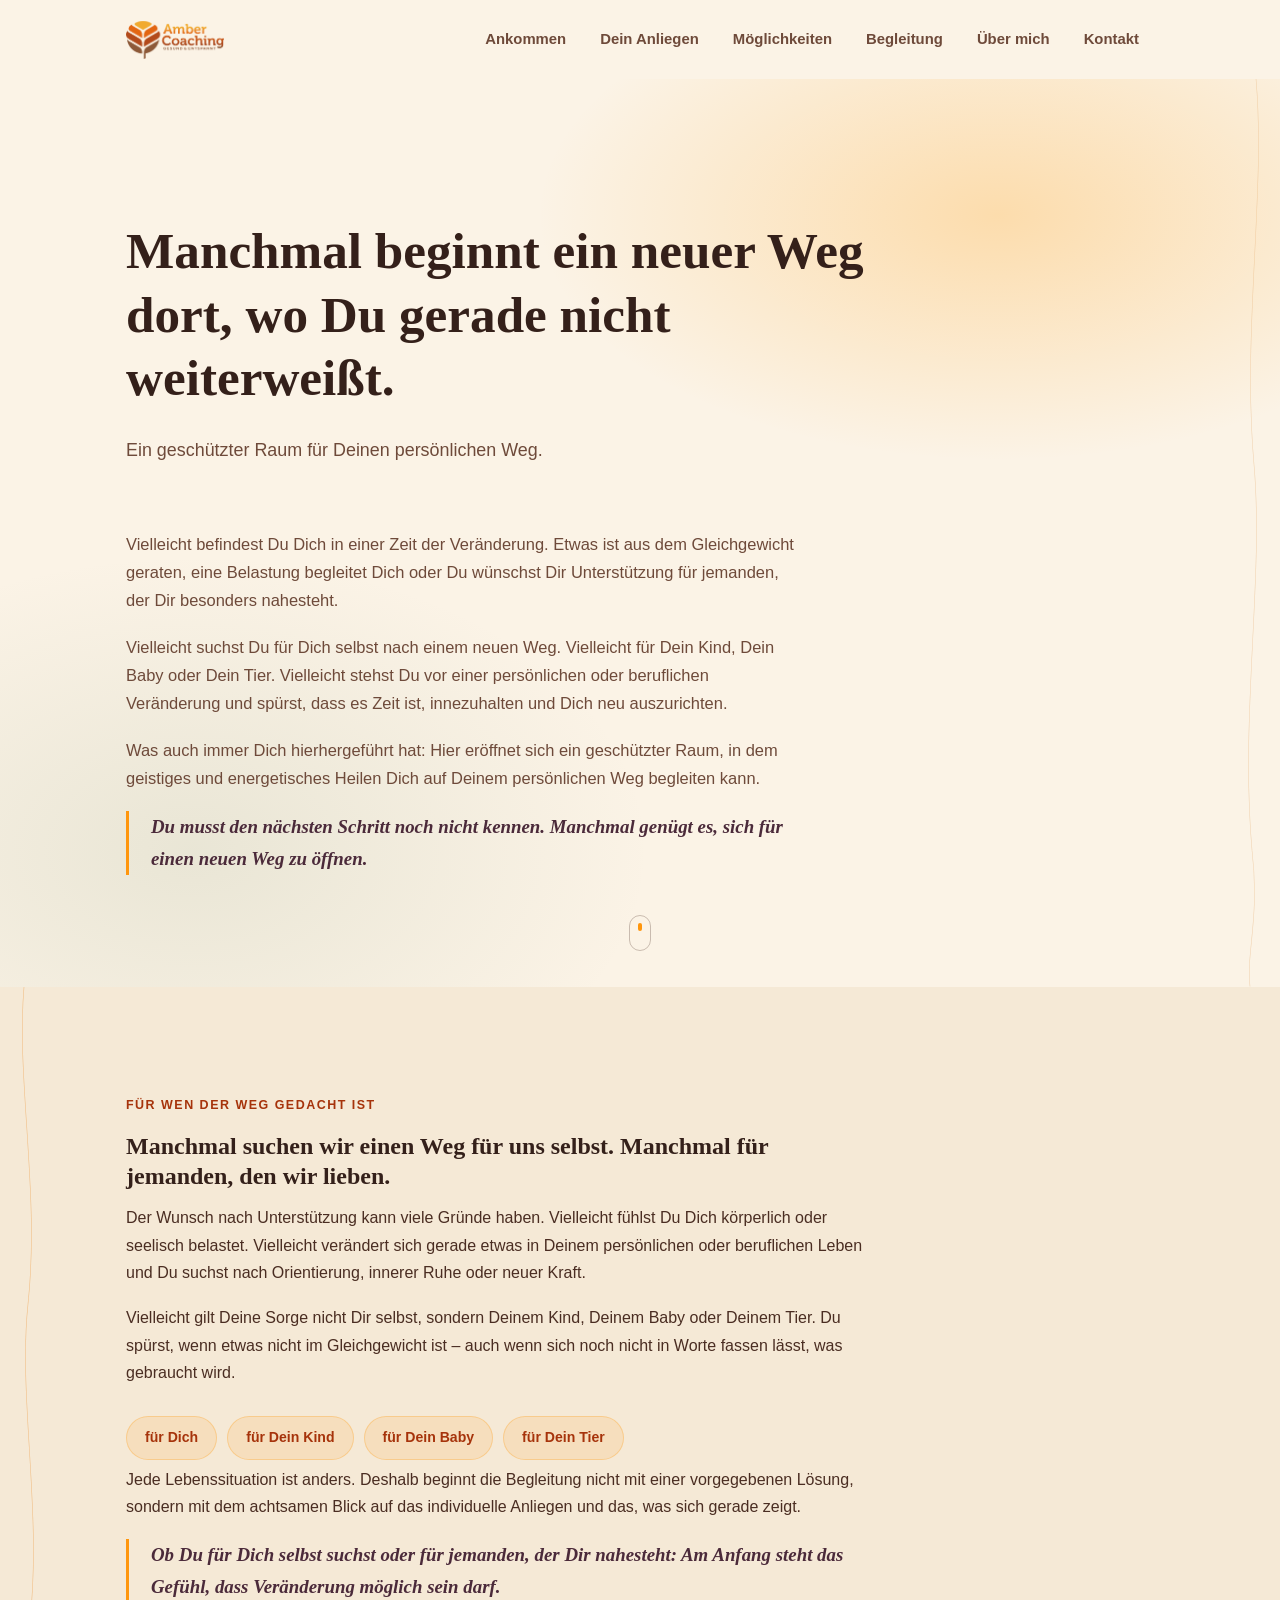
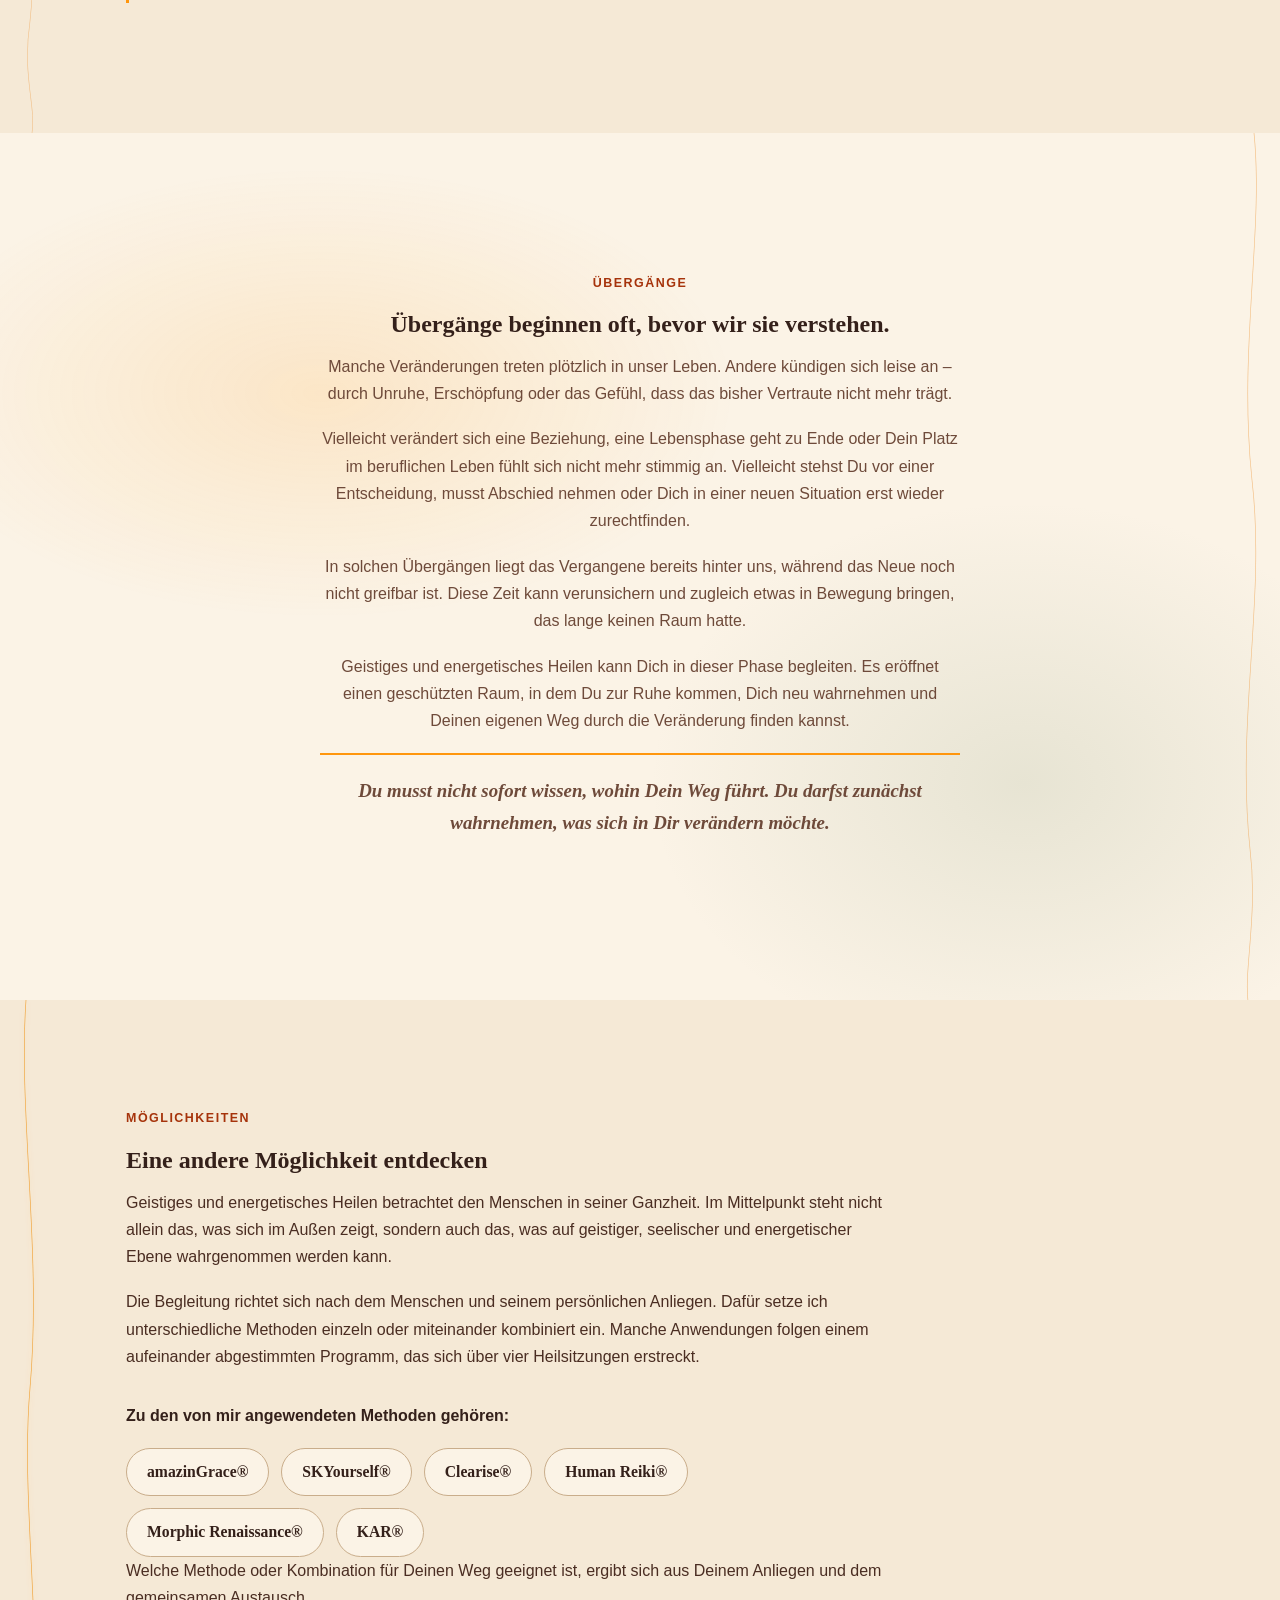
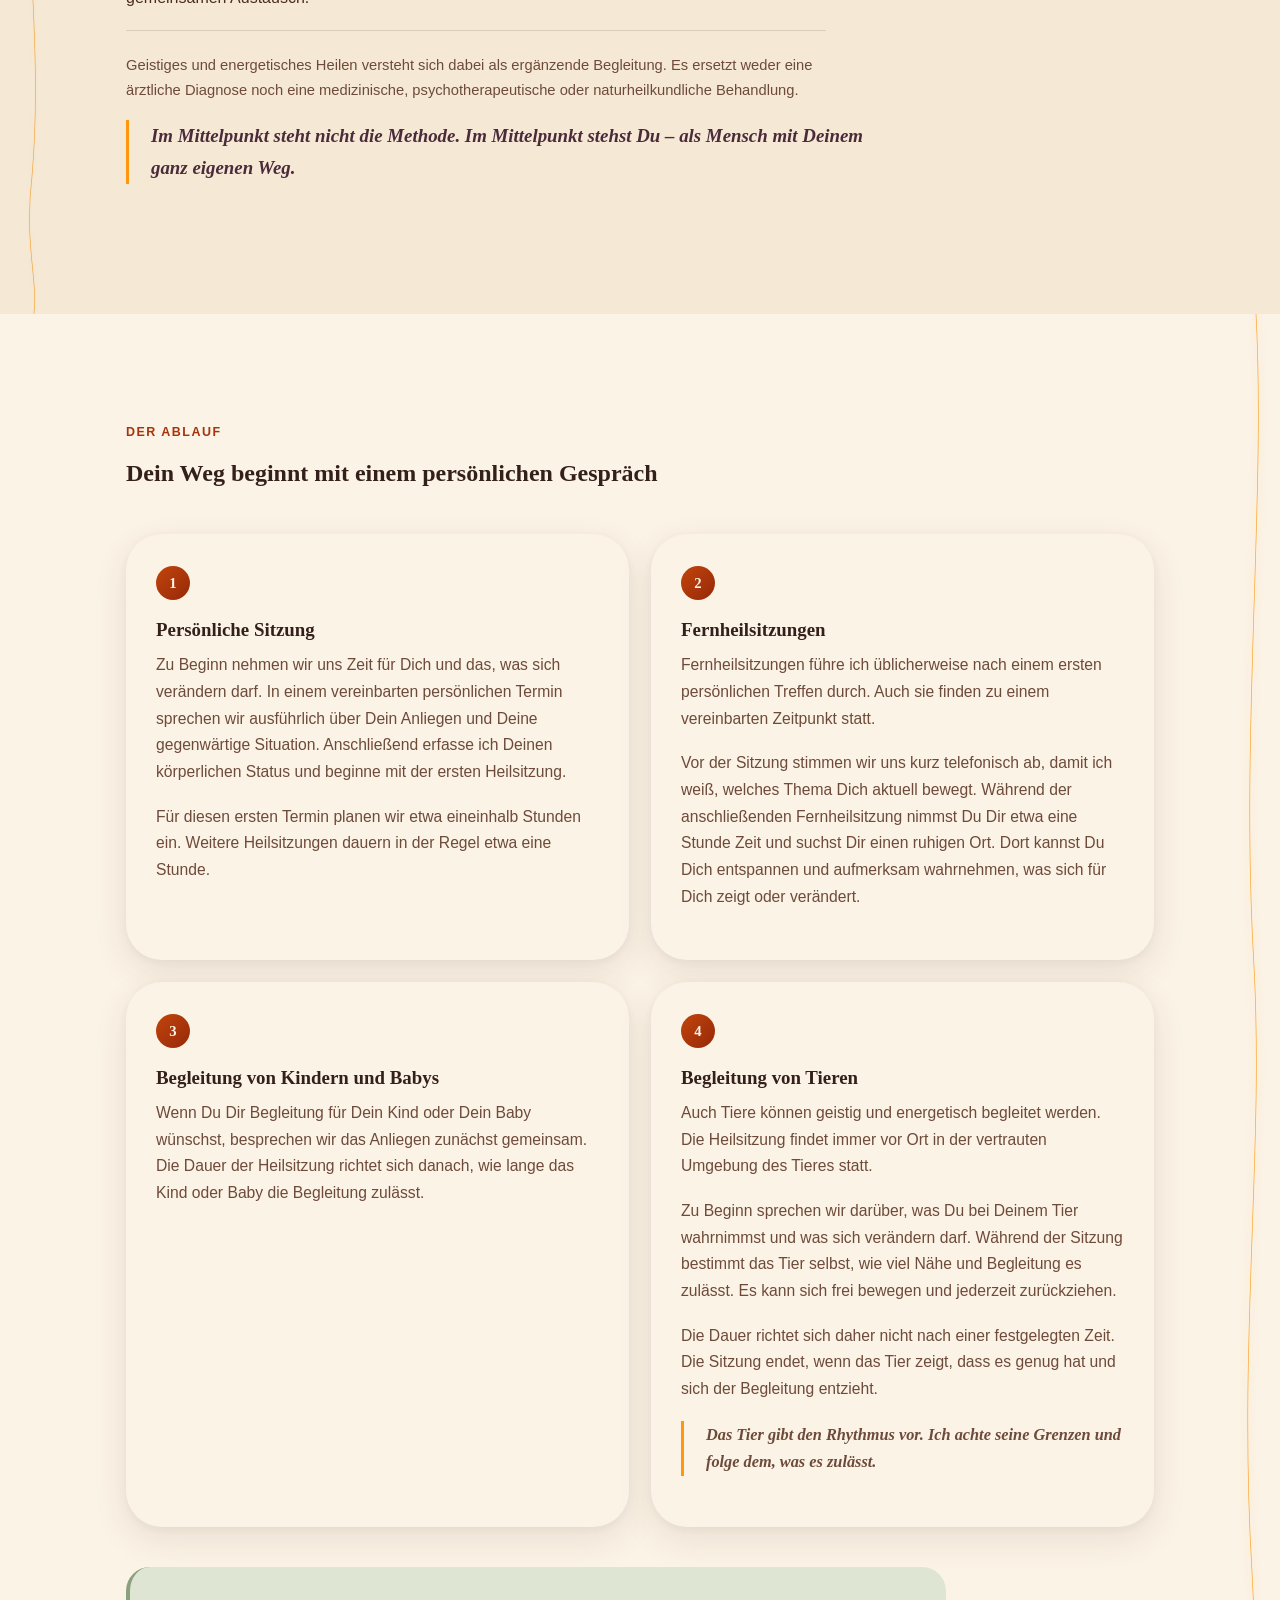
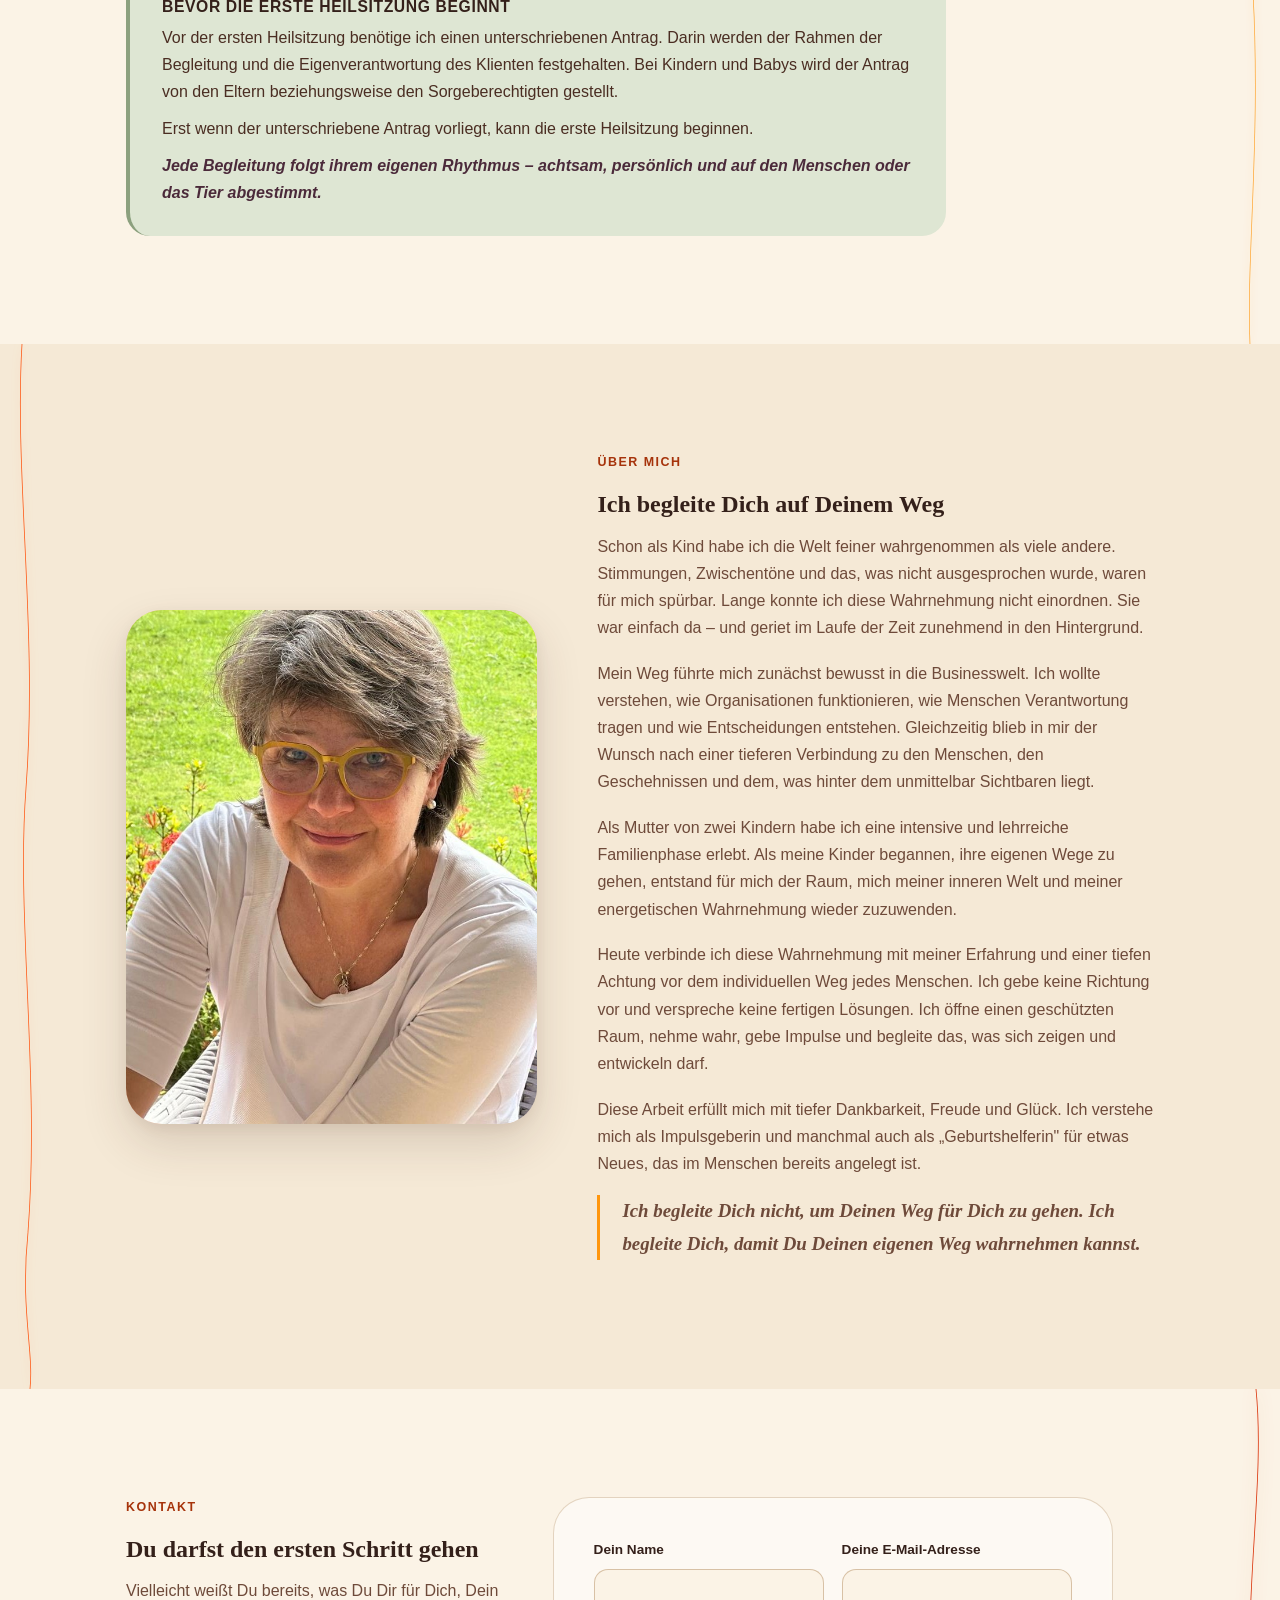
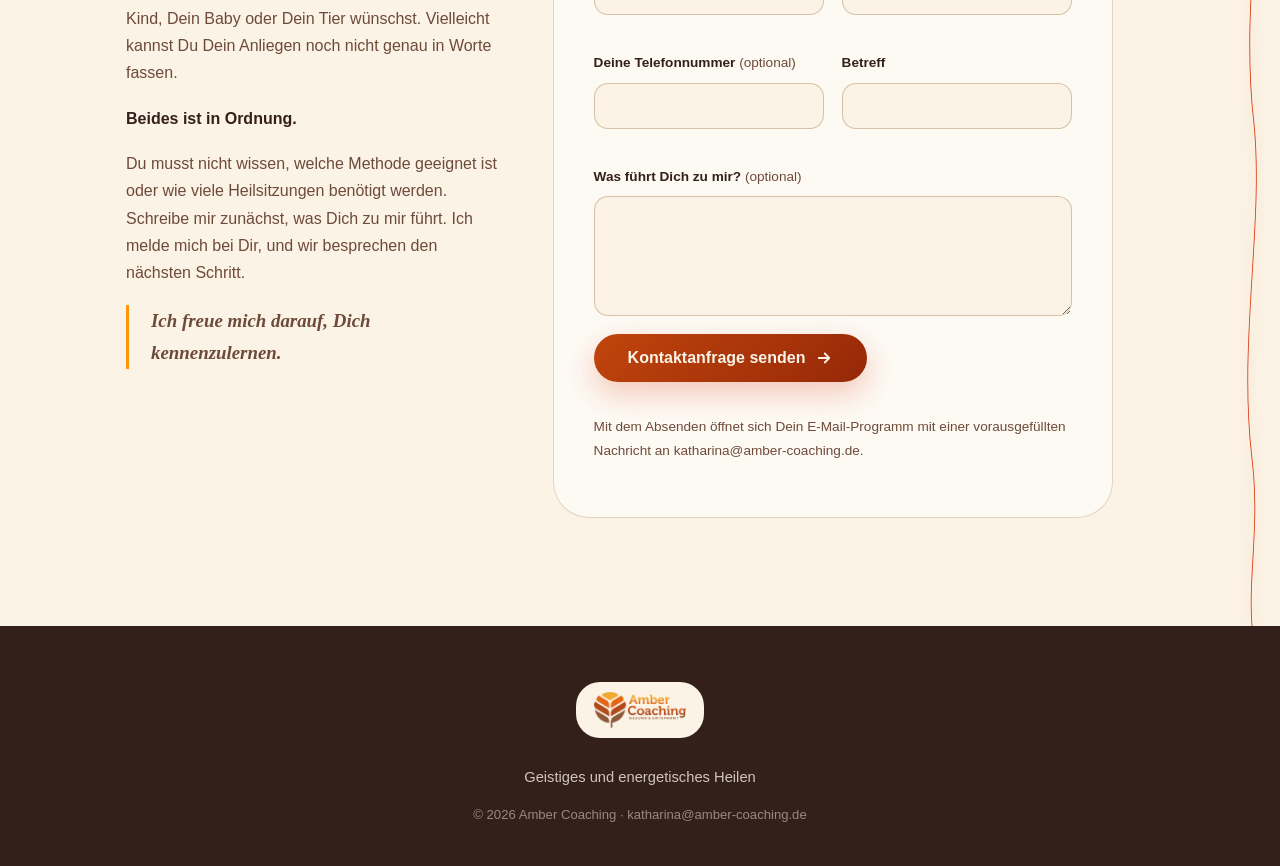
==== commit b7aa2319: "Echtes Logo und Portrait in die Amber-Coaching-Landingpage einbinden Freigestelltes Logo (Header, Fo" ====
--- a/amber-coaching.html
+++ b/amber-coaching.html
@@ -5,7 +5,7 @@
 <meta name="viewport" content="width=device-width, initial-scale=1.0">
 <title>Amber Coaching — Geistiges und energetisches Heilen</title>
 <meta name="description" content="Ein geschützter Raum für Deinen Weg: geistiges und energetisches Heilen für Dich, Dein Kind, Dein Baby oder Dein Tier. Persönliche Begleitung, achtsam und individuell.">
-<link rel="icon" href="data:image/svg+xml,%3Csvg xmlns='http://www.w3.org/2000/svg' viewBox='0 0 32 32'%3E%3Ccircle cx='16' cy='16' r='14' fill='%23FF960D'/%3E%3C/svg%3E">
+<link rel="icon" type="image/png" href="assets/amber-coaching-icon.png">
 <link rel="stylesheet" href="css/amber.css">
 </head>
 <body class="amber-body">
@@ -15,8 +15,7 @@
 <header class="a-header" id="a-header">
   <div class="a-container a-header-inner">
     <a href="#ankommen" class="a-brand">
-      <span class="a-brand-mark" aria-hidden="true"></span>
-      Amber Coaching
+      <img src="assets/amber-coaching-logo.png" alt="Amber Coaching — Gesund &amp; Entspannt" class="a-brand-logo">
     </a>
     <nav class="a-nav" aria-label="Hauptnavigation">
       <a href="#ankommen">Ankommen</a>
@@ -204,7 +203,7 @@
       <div class="a-about">
         <div class="a-about-photo a-reveal">
           <div class="a-about-frame">
-            <img src="assets/katharina-portrait.jpg" alt="Portrait von Katharina">
+            <img src="assets/katharina-amber-portrait.jpg" alt="Portrait von Katharina">
           </div>
         </div>
         <div class="a-about-text a-reveal">
@@ -279,8 +278,10 @@
 
 <footer class="a-footer">
   <div class="a-container">
-    <div class="a-footer-mark" aria-hidden="true"></div>
-    <p>Amber Coaching — Geistiges und energetisches Heilen</p>
+    <div class="a-footer-logo-wrap">
+      <img src="assets/amber-coaching-logo.png" alt="Amber Coaching — Gesund &amp; Entspannt" class="a-footer-logo">
+    </div>
+    <p>Geistiges und energetisches Heilen</p>
     <p class="a-footer-fine">© 2026 Amber Coaching · katharina@amber-coaching.de</p>
   </div>
 </footer>
--- a/css/amber.css
+++ b/css/amber.css
@@ -150,19 +150,12 @@
   display: flex;
   align-items: center;
   gap: 12px;
-  font-family: var(--font-display);
-  font-weight: 600;
-  font-size: 1.18rem;
-  color: var(--brown-deep);
-}
-
-.a-brand-mark {
-  width: 26px;
-  height: 26px;
-  border-radius: 50%;
-  background: radial-gradient(circle at 35% 32%, var(--amber-2) 0%, var(--amber-4) 45%, var(--amber-6) 100%);
-  box-shadow: 0 0 14px rgba(255, 150, 13, 0.55);
-  flex-shrink: 0;
+}
+
+.a-brand-logo {
+  height: 38px;
+  width: auto;
+  display: block;
 }
 
 .a-nav {
@@ -586,7 +579,7 @@
   width: 100%;
   height: 100%;
   object-fit: cover;
-  object-position: top center;
+  object-position: center 18%;
 }
 
 .a-about-text p { color: var(--brown-soft); }
@@ -705,13 +698,18 @@
   text-align: center;
 }
 
-.a-footer-mark {
-  width: 30px;
-  height: 30px;
+.a-footer-logo-wrap {
+  display: inline-block;
   margin: 0 auto 18px;
-  border-radius: 50%;
-  background: radial-gradient(circle at 35% 32%, var(--amber-3) 0%, var(--amber-5) 55%, var(--amber-6) 100%);
-  box-shadow: 0 0 20px rgba(218, 49, 7, 0.5);
+  padding: 10px 18px;
+  border-radius: var(--radius-md);
+  background: var(--cream);
+}
+
+.a-footer-logo {
+  height: 36px;
+  width: auto;
+  display: block;
 }
 
 .a-footer p { margin: 0 0 6px; font-size: 0.92rem; }
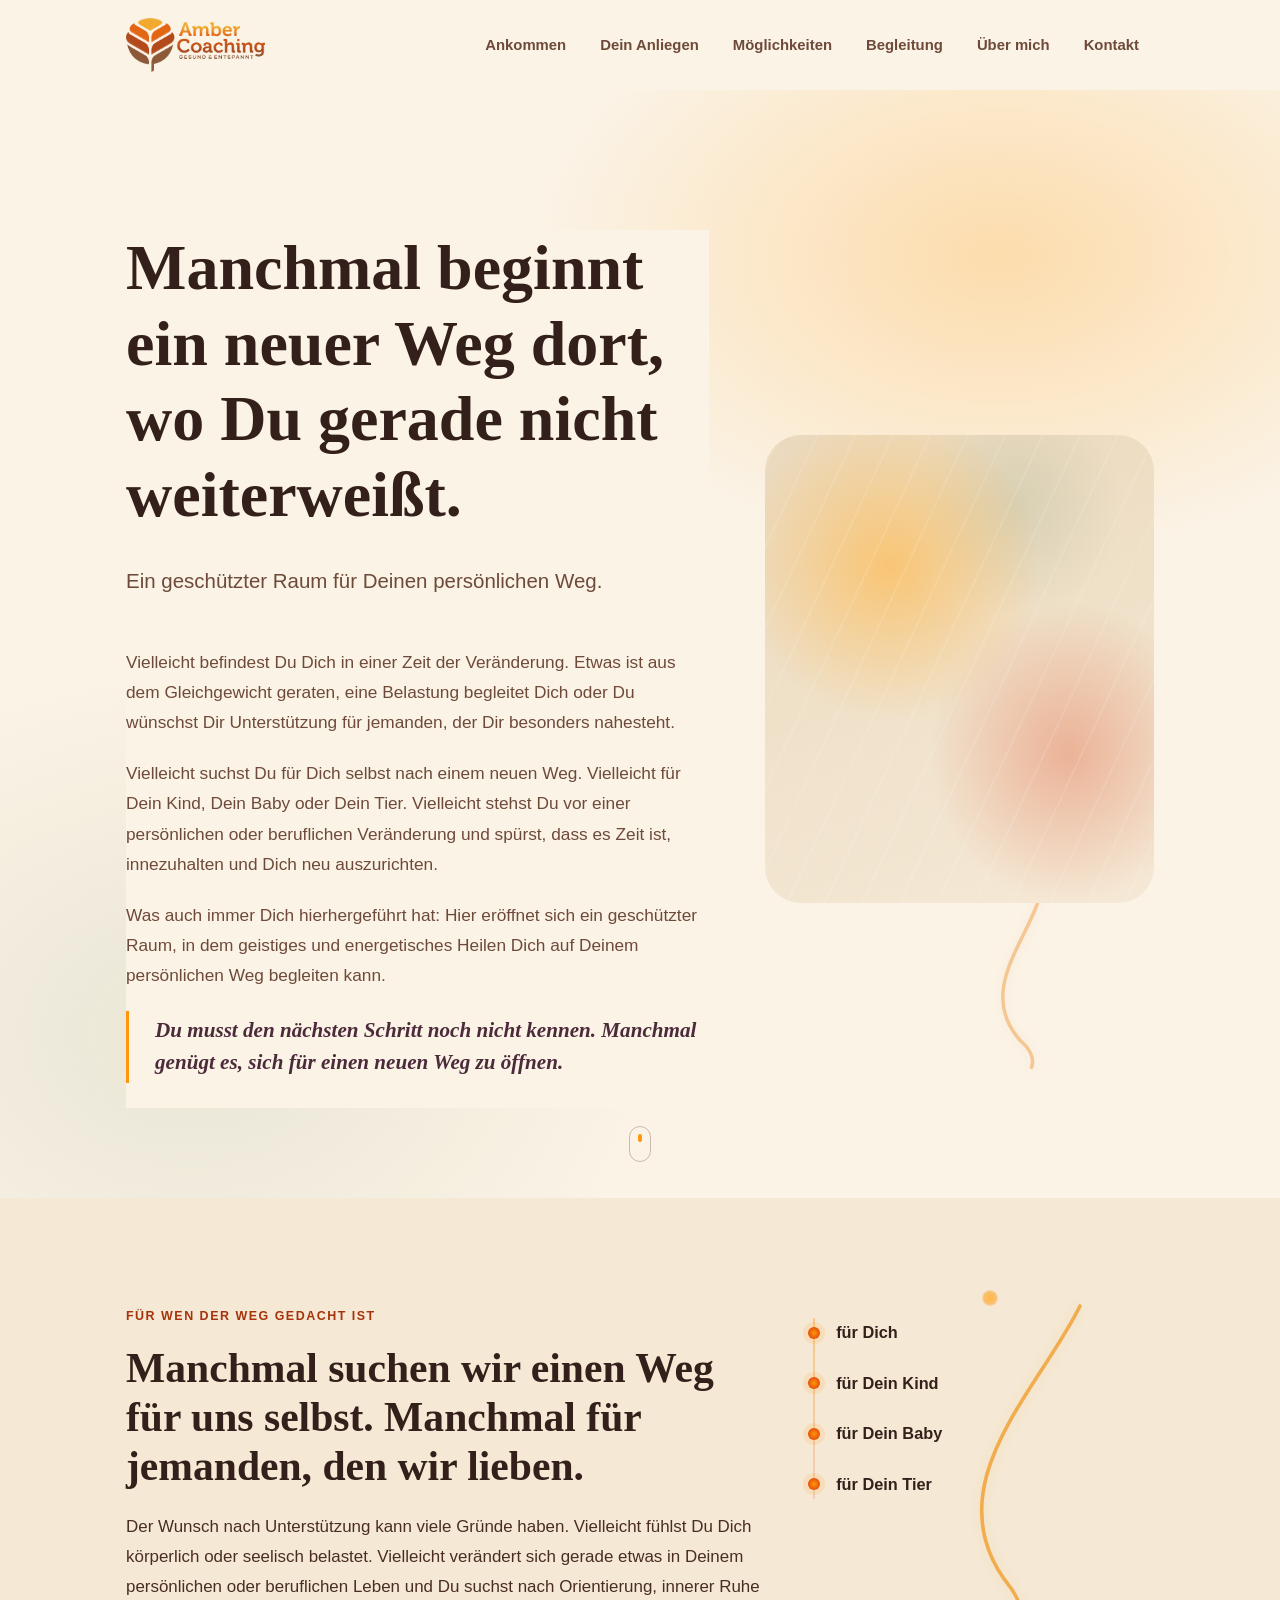
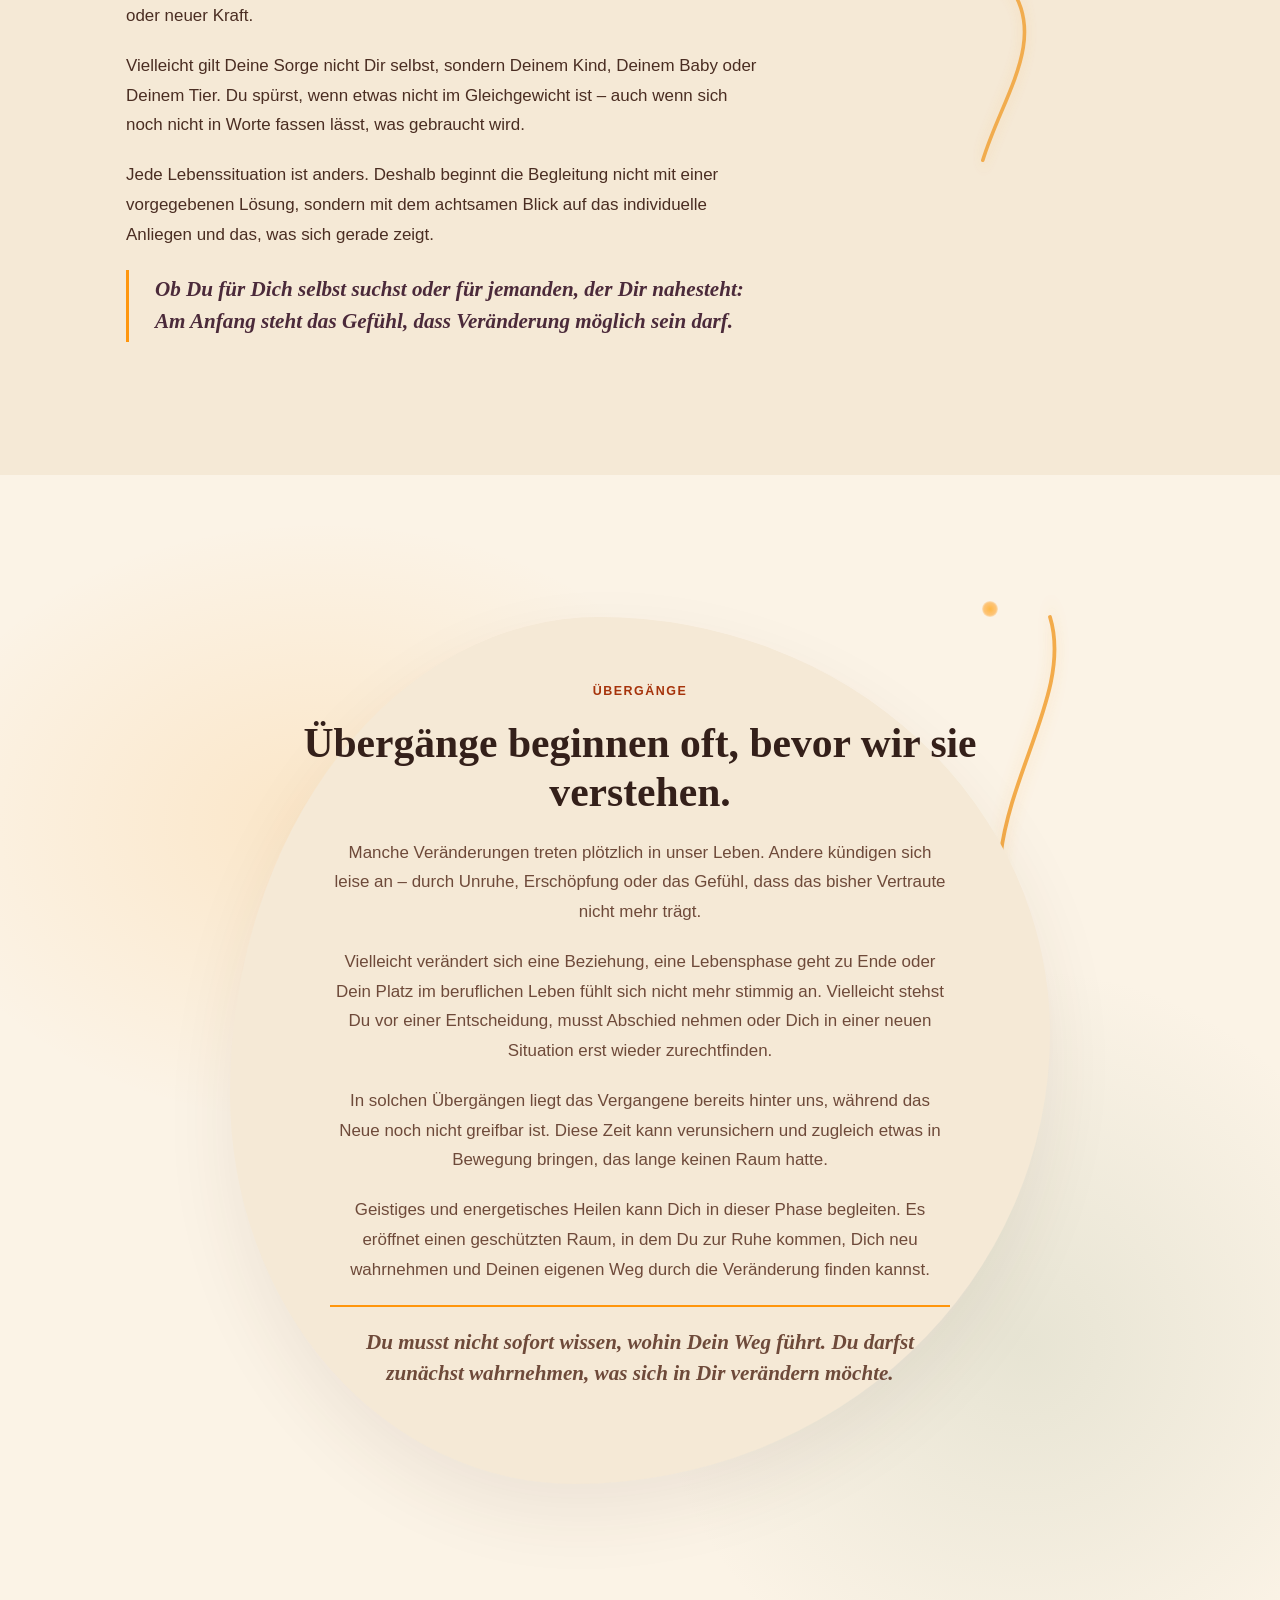
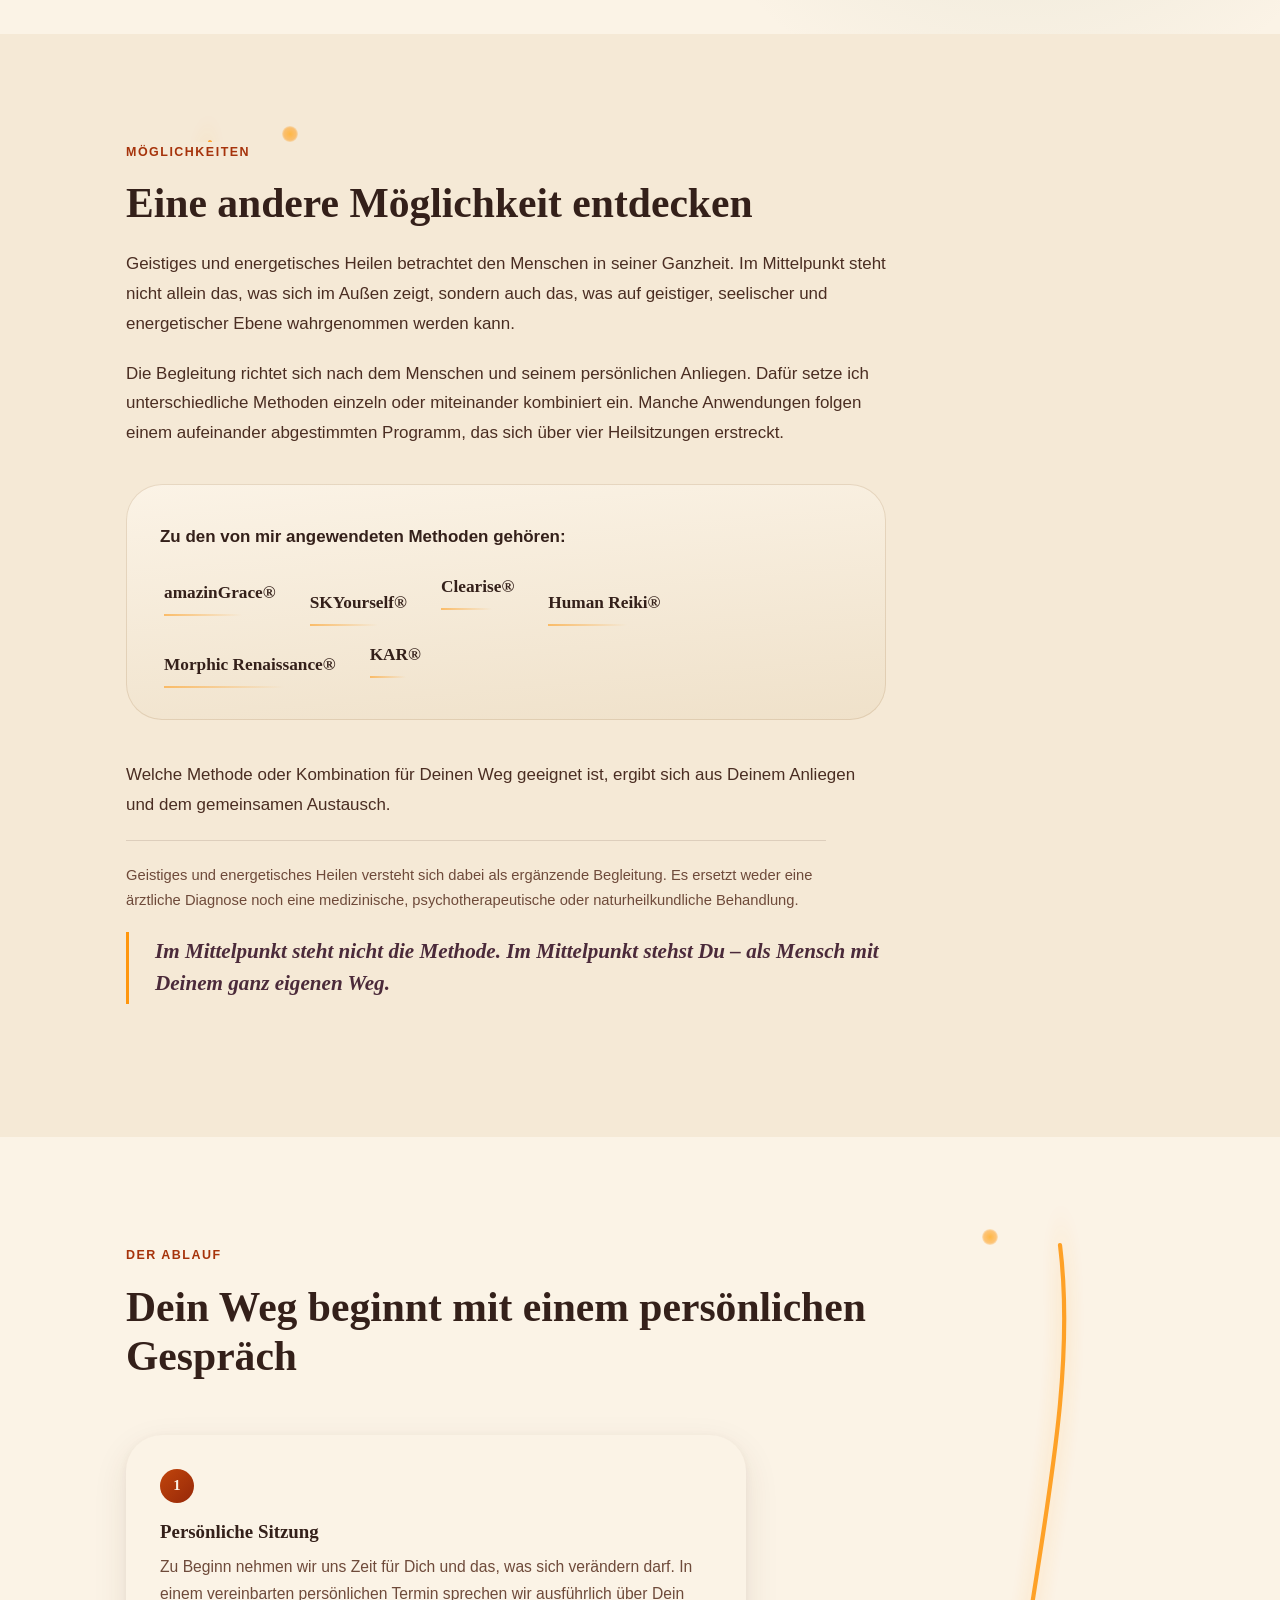
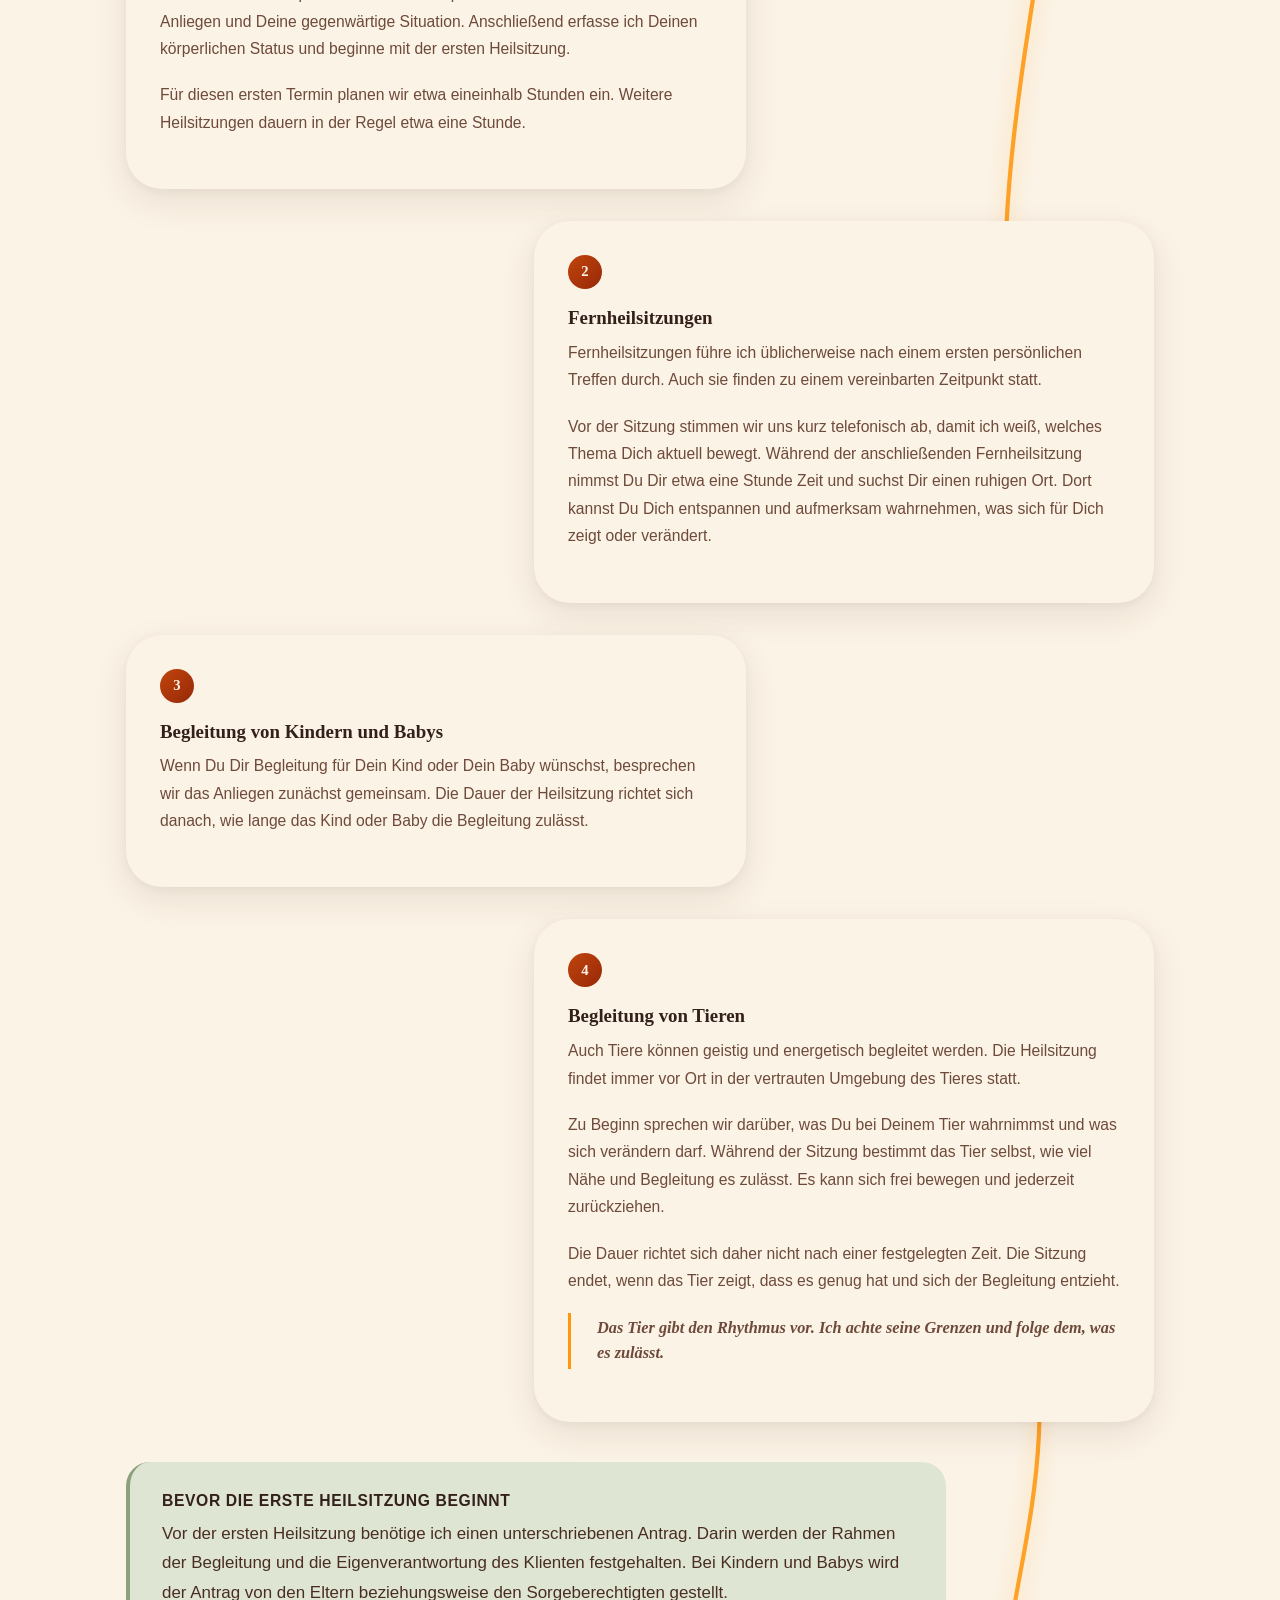
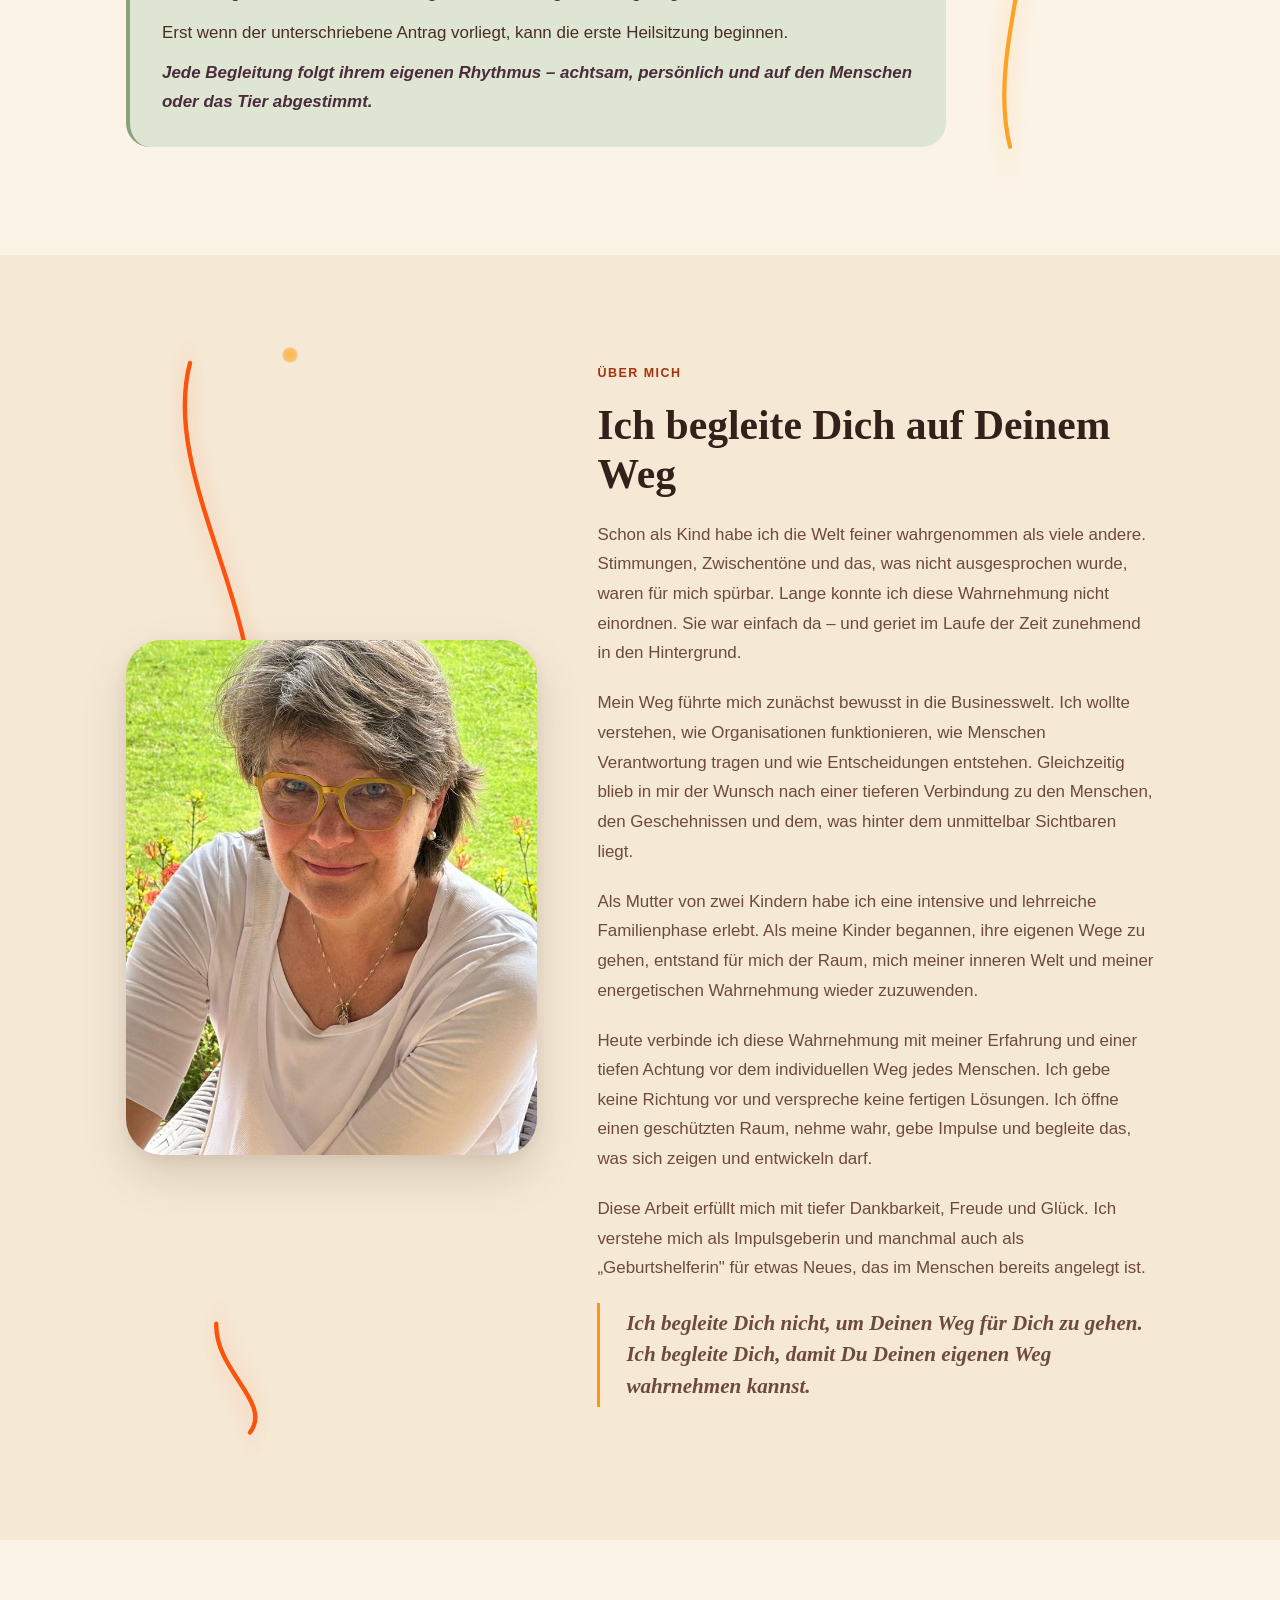
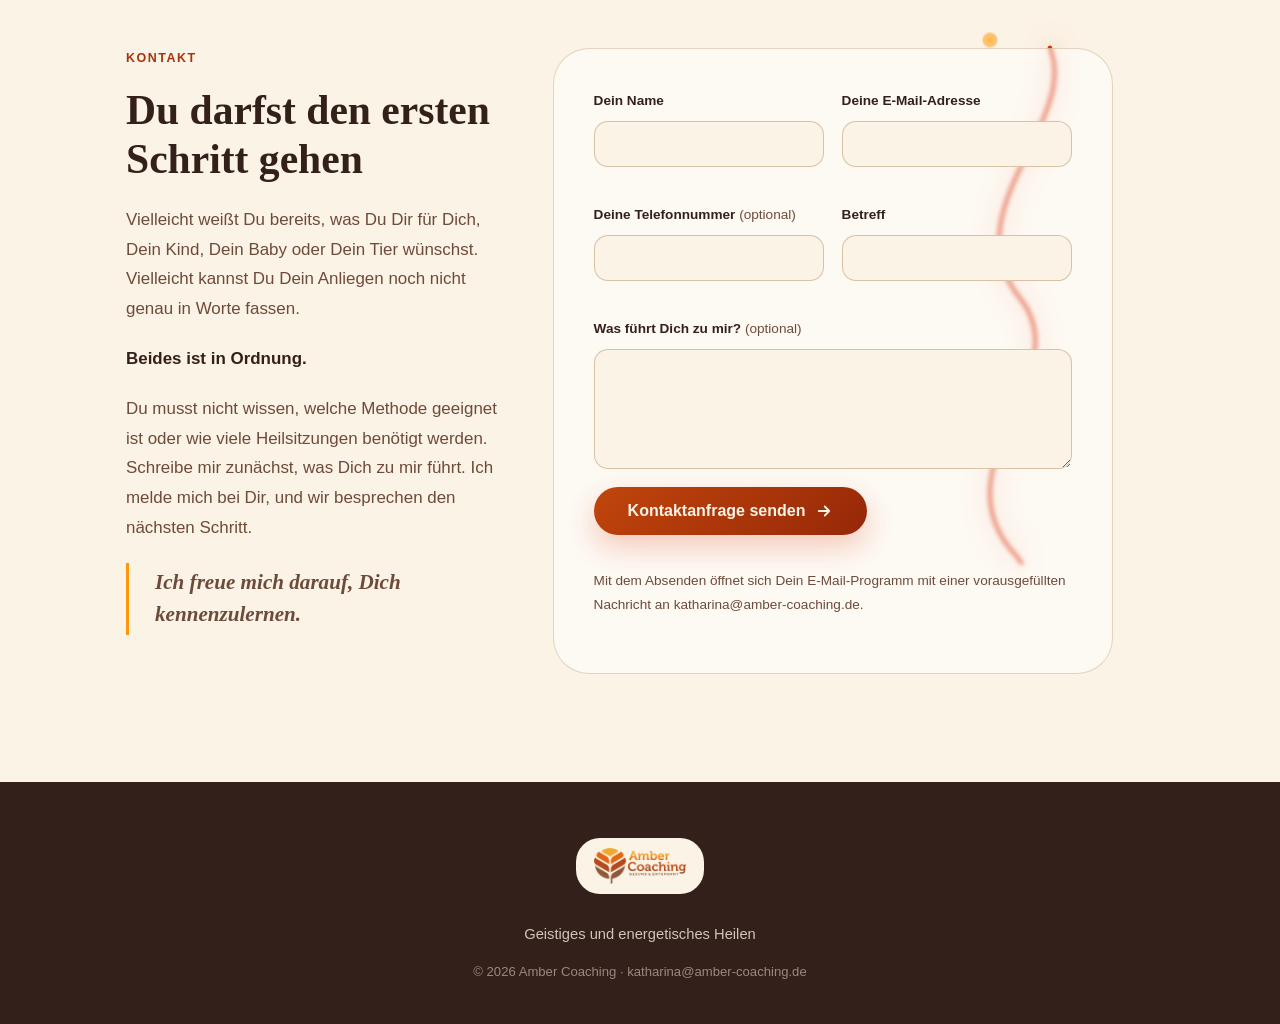
==== commit 659f5f73: "Lichtweg näher an den Inhalt holen und Layout-Rhythmus einführen Auf Feedback hin überarbeitet: der " ====
--- a/amber-coaching.html
+++ b/amber-coaching.html
@@ -36,22 +36,32 @@
   <!-- 1 — Ankommen ------------------------------------------------------ -->
   <section class="a-hero" id="ankommen">
     <div class="a-hero-glow" aria-hidden="true"></div>
-    <div class="a-thread a-thread--1 a-thread--right" aria-hidden="true">
-      <svg viewBox="0 0 64 400" preserveAspectRatio="none">
-        <path class="a-thread-path" pathLength="1" d="M40,0 C50,50 26,110 38,170 C48,220 24,280 36,340 C44,370 30,385 34,400"/>
-      </svg>
-    </div>
-    <div class="a-container">
-      <div class="a-hero-stage a-reveal" id="ankommen-content">
-        <h1>Manchmal beginnt ein neuer Weg dort, wo Du gerade nicht weiterweißt.</h1>
-        <p class="a-hero-lede">Ein geschützter Raum für Deinen persönlichen Weg.</p>
-      </div>
-
-      <div class="a-hero-body a-reveal">
-        <p>Vielleicht befindest Du Dich in einer Zeit der Veränderung. Etwas ist aus dem Gleichgewicht geraten, eine Belastung begleitet Dich oder Du wünschst Dir Unterstützung für jemanden, der Dir besonders nahesteht.</p>
-        <p>Vielleicht suchst Du für Dich selbst nach einem neuen Weg. Vielleicht für Dein Kind, Dein Baby oder Dein Tier. Vielleicht stehst Du vor einer persönlichen oder beruflichen Veränderung und spürst, dass es Zeit ist, innezuhalten und Dich neu auszurichten.</p>
-        <p>Was auch immer Dich hierhergeführt hat: Hier eröffnet sich ein geschützter Raum, in dem geistiges und energetisches Heilen Dich auf Deinem persönlichen Weg begleiten kann.</p>
-        <p class="a-callout-line">Du musst den nächsten Schritt noch nicht kennen. Manchmal genügt es, sich für einen neuen Weg zu öffnen.</p>
+    <div class="a-container">
+      <div class="a-thread a-thread--1 a-thread--right a-thread--start-low" aria-hidden="true">
+        <svg viewBox="0 0 300 400" preserveAspectRatio="none">
+          <path class="a-thread-path" pathLength="1" d="M220,0 C250,60 130,110 190,170 C240,220 120,280 180,340 C220,370 150,385 170,400"/>
+        </svg>
+        <div class="a-waypoint"></div>
+      </div>
+      <div class="a-hero-grid">
+        <div class="a-hero-text-col">
+          <div class="a-hero-stage a-reveal" id="ankommen-content">
+            <h1>Manchmal beginnt ein neuer Weg dort, wo Du gerade nicht weiterweißt.</h1>
+            <p class="a-hero-lede">Ein geschützter Raum für Deinen persönlichen Weg.</p>
+          </div>
+
+          <div class="a-hero-body a-reveal">
+            <p>Vielleicht befindest Du Dich in einer Zeit der Veränderung. Etwas ist aus dem Gleichgewicht geraten, eine Belastung begleitet Dich oder Du wünschst Dir Unterstützung für jemanden, der Dir besonders nahesteht.</p>
+            <p>Vielleicht suchst Du für Dich selbst nach einem neuen Weg. Vielleicht für Dein Kind, Dein Baby oder Dein Tier. Vielleicht stehst Du vor einer persönlichen oder beruflichen Veränderung und spürst, dass es Zeit ist, innezuhalten und Dich neu auszurichten.</p>
+            <p>Was auch immer Dich hierhergeführt hat: Hier eröffnet sich ein geschützter Raum, in dem geistiges und energetisches Heilen Dich auf Deinem persönlichen Weg begleiten kann.</p>
+            <p class="a-callout-line">Du musst den nächsten Schritt noch nicht kennen. Manchmal genügt es, sich für einen neuen Weg zu öffnen.</p>
+          </div>
+        </div>
+
+        <div class="a-hero-visual a-reveal" aria-hidden="true">
+          <div class="a-hero-visual-shape"></div>
+          <div class="a-hero-visual-rays"></div>
+        </div>
       </div>
     </div>
     <div class="a-scroll-hint" aria-hidden="true"><span></span></div>
@@ -59,27 +69,29 @@
 
   <!-- 2 — Dein Anliegen -------------------------------------------------- -->
   <section class="a-section a-section-alt" id="anliegen">
-    <div class="a-thread a-thread--2 a-thread--left" aria-hidden="true">
-      <svg viewBox="0 0 64 400" preserveAspectRatio="none">
-        <path class="a-thread-path" pathLength="1" d="M24,0 C16,50 40,110 28,170 C18,220 42,280 30,340 C22,370 36,385 32,400"/>
-      </svg>
-    </div>
-    <div class="a-container">
-      <div class="a-reveal" style="max-width:740px;">
-        <span class="a-kicker">Für wen der Weg gedacht ist</span>
-        <h2>Manchmal suchen wir einen Weg für uns selbst. Manchmal für jemanden, den wir lieben.</h2>
-        <p>Der Wunsch nach Unterstützung kann viele Gründe haben. Vielleicht fühlst Du Dich körperlich oder seelisch belastet. Vielleicht verändert sich gerade etwas in Deinem persönlichen oder beruflichen Leben und Du suchst nach Orientierung, innerer Ruhe oder neuer Kraft.</p>
-        <p>Vielleicht gilt Deine Sorge nicht Dir selbst, sondern Deinem Kind, Deinem Baby oder Deinem Tier. Du spürst, wenn etwas nicht im Gleichgewicht ist – auch wenn sich noch nicht in Worte fassen lässt, was gebraucht wird.</p>
-
-        <div class="a-tags" role="list" aria-label="Für wen die Begleitung gedacht ist">
-          <span class="a-tag" role="listitem">für Dich</span>
-          <span class="a-tag" role="listitem">für Dein Kind</span>
-          <span class="a-tag" role="listitem">für Dein Baby</span>
-          <span class="a-tag" role="listitem">für Dein Tier</span>
-        </div>
-
-        <p>Jede Lebenssituation ist anders. Deshalb beginnt die Begleitung nicht mit einer vorgegebenen Lösung, sondern mit dem achtsamen Blick auf das individuelle Anliegen und das, was sich gerade zeigt.</p>
-        <p class="a-callout-line">Ob Du für Dich selbst suchst oder für jemanden, der Dir nahesteht: Am Anfang steht das Gefühl, dass Veränderung möglich sein darf.</p>
+    <div class="a-container">
+      <div class="a-thread a-thread--2 a-thread--right" aria-hidden="true">
+        <svg viewBox="0 0 300 400" preserveAspectRatio="none">
+          <path class="a-thread-path" pathLength="1" d="M240,0 C200,50 90,110 170,170 C230,220 80,280 160,340 C210,370 120,385 150,400"/>
+        </svg>
+        <div class="a-waypoint"></div>
+      </div>
+      <div class="a-anliegen-grid">
+        <div class="a-reveal a-panel">
+          <span class="a-kicker">Für wen der Weg gedacht ist</span>
+          <h2>Manchmal suchen wir einen Weg für uns selbst. Manchmal für jemanden, den wir lieben.</h2>
+          <p>Der Wunsch nach Unterstützung kann viele Gründe haben. Vielleicht fühlst Du Dich körperlich oder seelisch belastet. Vielleicht verändert sich gerade etwas in Deinem persönlichen oder beruflichen Leben und Du suchst nach Orientierung, innerer Ruhe oder neuer Kraft.</p>
+          <p>Vielleicht gilt Deine Sorge nicht Dir selbst, sondern Deinem Kind, Deinem Baby oder Deinem Tier. Du spürst, wenn etwas nicht im Gleichgewicht ist – auch wenn sich noch nicht in Worte fassen lässt, was gebraucht wird.</p>
+          <p>Jede Lebenssituation ist anders. Deshalb beginnt die Begleitung nicht mit einer vorgegebenen Lösung, sondern mit dem achtsamen Blick auf das individuelle Anliegen und das, was sich gerade zeigt.</p>
+          <p class="a-callout-line">Ob Du für Dich selbst suchst oder für jemanden, der Dir nahesteht: Am Anfang steht das Gefühl, dass Veränderung möglich sein darf.</p>
+        </div>
+
+        <div class="a-tags-col a-reveal-stagger" role="list" aria-label="Für wen die Begleitung gedacht ist">
+          <span class="a-tag a-reveal" role="listitem" style="--i:0">für Dich</span>
+          <span class="a-tag a-reveal" role="listitem" style="--i:1">für Dein Kind</span>
+          <span class="a-tag a-reveal" role="listitem" style="--i:2">für Dein Baby</span>
+          <span class="a-tag a-reveal" role="listitem" style="--i:3">für Dein Tier</span>
+        </div>
       </div>
     </div>
   </section>
@@ -87,13 +99,14 @@
   <!-- 3 — Übergänge (transitional, no nav anchor) ------------------------ -->
   <section class="a-transition" id="uebergaenge">
     <div class="a-transition-bg" aria-hidden="true"></div>
-    <div class="a-thread a-thread--3 a-thread--right" aria-hidden="true">
-      <svg viewBox="0 0 64 400" preserveAspectRatio="none">
-        <path class="a-thread-path" pathLength="1" d="M38,0 C48,45 22,100 36,160 C50,215 20,270 34,330 C42,360 28,385 32,400"/>
-      </svg>
-    </div>
-    <div class="a-container">
-      <div class="a-reveal">
+    <div class="a-container">
+      <div class="a-thread a-thread--3 a-thread--right" aria-hidden="true">
+        <svg viewBox="0 0 300 400" preserveAspectRatio="none">
+          <path class="a-thread-path" pathLength="1" d="M210,0 C240,45 110,100 180,160 C250,215 100,270 170,330 C210,360 150,385 170,400"/>
+        </svg>
+        <div class="a-waypoint"></div>
+      </div>
+      <div class="a-clearing a-reveal">
         <span class="a-kicker">Übergänge</span>
         <h2>Übergänge beginnen oft, bevor wir sie verstehen.</h2>
         <p>Manche Veränderungen treten plötzlich in unser Leben. Andere kündigen sich leise an – durch Unruhe, Erschöpfung oder das Gefühl, dass das bisher Vertraute nicht mehr trägt.</p>
@@ -107,27 +120,30 @@
 
   <!-- 4 — Möglichkeiten / Geistiges und energetisches Heilen ------------- -->
   <section class="a-section a-section-alt" id="moeglichkeiten">
-    <div class="a-thread a-thread--4 a-thread--left" aria-hidden="true">
-      <svg viewBox="0 0 64 400" preserveAspectRatio="none">
-        <path class="a-thread-path" pathLength="1" d="M26,0 C18,50 42,110 30,170 C20,220 44,280 32,340 C24,370 38,385 34,400"/>
-      </svg>
-    </div>
-    <div class="a-container">
-      <div class="a-reveal" style="max-width:760px;">
+    <div class="a-container">
+      <div class="a-thread a-thread--4 a-thread--left" aria-hidden="true">
+        <svg viewBox="0 0 300 400" preserveAspectRatio="none">
+          <path class="a-thread-path" pathLength="1" d="M70,0 C25,50 190,110 100,170 C15,220 200,280 110,340 C35,370 150,385 110,400"/>
+        </svg>
+        <div class="a-waypoint"></div>
+      </div>
+      <div class="a-reveal a-panel" style="max-width:760px;">
         <span class="a-kicker">Möglichkeiten</span>
         <h2>Eine andere Möglichkeit entdecken</h2>
         <p>Geistiges und energetisches Heilen betrachtet den Menschen in seiner Ganzheit. Im Mittelpunkt steht nicht allein das, was sich im Außen zeigt, sondern auch das, was auf geistiger, seelischer und energetischer Ebene wahrgenommen werden kann.</p>
         <p>Die Begleitung richtet sich nach dem Menschen und seinem persönlichen Anliegen. Dafür setze ich unterschiedliche Methoden einzeln oder miteinander kombiniert ein. Manche Anwendungen folgen einem aufeinander abgestimmten Programm, das sich über vier Heilsitzungen erstreckt.</p>
 
-        <p style="margin-top:2em; font-weight:600; color:var(--brown-deep);">Zu den von mir angewendeten Methoden gehören:</p>
-        <ul class="a-methods" aria-label="Angewendete Methoden">
-          <li class="a-method">amazinGrace®</li>
-          <li class="a-method">SKYourself®</li>
-          <li class="a-method">Clearise®</li>
-          <li class="a-method">Human Reiki®</li>
-          <li class="a-method">Morphic Renaissance®</li>
-          <li class="a-method">KAR®</li>
-        </ul>
+        <div class="a-methods-wrap">
+          <p style="margin-bottom:1.2em; font-weight:600; color:var(--brown-deep);">Zu den von mir angewendeten Methoden gehören:</p>
+          <ul class="a-methods" aria-label="Angewendete Methoden">
+            <li class="a-method">amazinGrace®</li>
+            <li class="a-method">SKYourself®</li>
+            <li class="a-method">Clearise®</li>
+            <li class="a-method">Human Reiki®</li>
+            <li class="a-method">Morphic Renaissance®</li>
+            <li class="a-method">KAR®</li>
+          </ul>
+        </div>
 
         <p>Welche Methode oder Kombination für Deinen Weg geeignet ist, ergibt sich aus Deinem Anliegen und dem gemeinsamen Austausch.</p>
 
@@ -141,13 +157,14 @@
 
   <!-- 5 — Begleitung / Der Ablauf ----------------------------------------- -->
   <section class="a-section" id="begleitung">
-    <div class="a-thread a-thread--5 a-thread--right" aria-hidden="true">
-      <svg viewBox="0 0 64 700" preserveAspectRatio="none">
-        <path class="a-thread-path" pathLength="1" d="M40,0 C50,80 24,180 38,280 C48,360 22,440 36,540 C46,610 30,660 34,700"/>
-      </svg>
-    </div>
-    <div class="a-container">
-      <div class="a-reveal" style="max-width:740px;">
+    <div class="a-container">
+      <div class="a-thread a-thread--5 a-thread--right" aria-hidden="true">
+        <svg viewBox="0 0 300 700" preserveAspectRatio="none">
+          <path class="a-thread-path" pathLength="1" d="M220,0 C250,80 110,180 190,280 C250,360 100,440 180,540 C240,610 140,660 170,700"/>
+        </svg>
+        <div class="a-waypoint"></div>
+      </div>
+      <div class="a-reveal a-panel" style="max-width:740px;">
         <span class="a-kicker">Der Ablauf</span>
         <h2>Dein Weg beginnt mit einem persönlichen Gespräch</h2>
       </div>
@@ -194,12 +211,13 @@
 
   <!-- 6 — Über mich -------------------------------------------------------- -->
   <section class="a-section a-section-alt" id="ueber-mich">
-    <div class="a-thread a-thread--6 a-thread--left" aria-hidden="true">
-      <svg viewBox="0 0 64 400" preserveAspectRatio="none">
-        <path class="a-thread-path" pathLength="1" d="M22,0 C14,50 38,110 26,170 C16,220 40,280 28,340 C20,370 34,385 30,400"/>
-      </svg>
-    </div>
-    <div class="a-container">
+    <div class="a-container">
+      <div class="a-thread a-thread--6 a-thread--left" aria-hidden="true">
+        <svg viewBox="0 0 300 400" preserveAspectRatio="none">
+          <path class="a-thread-path" pathLength="1" d="M50,0 C15,50 170,110 90,170 C10,220 180,280 100,340 C30,370 140,385 110,400"/>
+        </svg>
+        <div class="a-waypoint"></div>
+      </div>
       <div class="a-about">
         <div class="a-about-photo a-reveal">
           <div class="a-about-frame">
@@ -222,12 +240,13 @@
 
   <!-- 7 — Kontakt ------------------------------------------------------- -->
   <section class="a-section" id="kontakt">
-    <div class="a-thread a-thread--7 a-thread--right" aria-hidden="true">
-      <svg viewBox="0 0 64 500" preserveAspectRatio="none">
-        <path class="a-thread-path" pathLength="1" d="M40,0 C50,60 24,130 38,200 C48,260 22,330 36,400 C44,440 32,470 36,500"/>
-      </svg>
-    </div>
-    <div class="a-container">
+    <div class="a-container">
+      <div class="a-thread a-thread--7 a-thread--right" aria-hidden="true">
+        <svg viewBox="0 0 300 500" preserveAspectRatio="none">
+          <path class="a-thread-path" pathLength="1" d="M210,0 C240,60 110,130 180,200 C240,260 100,330 170,400 C220,440 150,470 170,500"/>
+        </svg>
+        <div class="a-waypoint"></div>
+      </div>
       <div class="a-contact-wrap">
         <div class="a-contact-intro a-reveal">
           <span class="a-kicker">Kontakt</span>
--- a/css/amber.css
+++ b/css/amber.css
@@ -76,7 +76,8 @@
   font-family: var(--font-body);
   color: var(--brown);
   background: var(--cream);
-  line-height: 1.7;
+  font-size: 1.06rem;
+  line-height: 1.75;
   -webkit-font-smoothing: antialiased;
   overflow-x: hidden;
 }
@@ -88,12 +89,15 @@
 .amber-body h1, .amber-body h2, .amber-body h3, .amber-body h4 {
   font-family: var(--font-display);
   color: var(--brown-deep);
-  line-height: 1.24;
-  margin: 0 0 0.55em;
+  line-height: 1.18;
+  margin: 0 0 0.5em;
   font-weight: 600;
 }
 
-.amber-body p { margin: 0 0 1.15em; }
+.amber-body h2 { font-size: clamp(1.9rem, 3.4vw, 2.6rem); }
+.amber-body h3 { font-size: clamp(1.24rem, 1.8vw, 1.4rem); }
+
+.amber-body p { margin: 0 0 1.2em; }
 
 .a-container {
   width: 100%;
@@ -153,9 +157,13 @@
 }
 
 .a-brand-logo {
-  height: 38px;
+  height: 54px;
   width: auto;
   display: block;
+}
+
+@media (max-width: 640px) {
+  .a-brand-logo { height: 44px; }
 }
 
 .a-nav {
@@ -226,28 +234,44 @@
   .a-header.nav-open .a-nav a { padding: 13px 16px; }
 }
 
-/* ---- Lichtfaden (SVG-Thread) ---------------------------------------- */
+/* ---- Lichtfaden (SVG-Thread) ----------------------------------------
+   Läuft innerhalb des Containers, nah am Textkörper, und verschwindet
+   dort, wo Inhalt (a-panel / a-station / a-about-text / ...) eine
+   deckende Hintergrundfläche in Sektionsfarbe trägt. ------------------ */
 
 .a-thread {
   position: absolute;
   top: 0;
   bottom: 0;
-  width: 64px;
+  width: 300px;
   z-index: 0;
   pointer-events: none;
 }
 
-.a-thread--left { left: 0; }
-.a-thread--right { right: 0; }
+.a-thread--left { left: 40px; }
+.a-thread--right { right: 40px; }
+
+/* Im Ankommen-Bildschirm beginnt der Weg sichtbar erst im unteren Bereich */
+.a-thread--start-low { top: 48%; }
 
 @media (max-width: 760px) {
-  .a-thread--right { right: auto; left: 0; }
+  .a-thread--start-low { top: 55%; }
+}
+
+@media (max-width: 760px) {
+  .a-thread { width: 34px; }
+  .a-thread--left,
+  .a-thread--right {
+    left: -14px;
+    right: auto;
+  }
 }
 
 .a-thread svg {
   width: 100%;
   height: 100%;
   display: block;
+  overflow: visible;
 }
 
 .a-thread-path {
@@ -255,6 +279,7 @@
   stroke-linecap: round;
   stroke-dasharray: 1;
   stroke-dashoffset: 1;
+  vector-effect: non-scaling-stroke;
   transition: stroke-dashoffset var(--dur-thread) var(--ease-slow);
 }
 
@@ -262,14 +287,69 @@
   stroke-dashoffset: 0;
 }
 
-/* Helligkeitsstufen des Lichtfadens: zurückhaltend am Anfang, klar am Ende */
-.a-thread--1 .a-thread-path { stroke: var(--amber-1); stroke-width: 0.5; opacity: 0.55; }
-.a-thread--2 .a-thread-path { stroke: var(--amber-2); stroke-width: 0.55; opacity: 0.62; }
-.a-thread--3 .a-thread-path { stroke: var(--amber-2); stroke-width: 0.6; opacity: 0.68; }
-.a-thread--4 .a-thread-path { stroke: var(--amber-3); stroke-width: 0.65; opacity: 0.78; filter: drop-shadow(0 0 3px rgba(240, 144, 15, 0.35)); }
-.a-thread--5 .a-thread-path { stroke: var(--amber-4); stroke-width: 0.7; opacity: 0.85; filter: drop-shadow(0 0 5px rgba(255, 150, 13, 0.45)); }
-.a-thread--6 .a-thread-path { stroke: var(--amber-5); stroke-width: 0.75; opacity: 0.92; filter: drop-shadow(0 0 6px rgba(255, 74, 0, 0.4)); }
-.a-thread--7 .a-thread-path { stroke: var(--amber-6); stroke-width: 0.8; opacity: 1; filter: drop-shadow(0 0 8px rgba(218, 49, 7, 0.45)); }
+/* Helligkeitsstufen des Lichtfadens: zurückhaltend am Anfang, klar am Ende — aber immer als warmer, erkennbarer Strahl */
+.a-thread--1 .a-thread-path { stroke: var(--amber-2); stroke-width: 3.5; opacity: 0.55; filter: drop-shadow(0 0 5px rgba(232, 179, 122, 0.35)); }
+.a-thread--2 .a-thread-path { stroke: var(--amber-3); stroke-width: 3.6; opacity: 0.68; filter: drop-shadow(0 0 6px rgba(240, 144, 15, 0.32)); }
+.a-thread--3 .a-thread-path { stroke: var(--amber-3); stroke-width: 3.8; opacity: 0.72; filter: drop-shadow(0 0 7px rgba(240, 144, 15, 0.34)); }
+.a-thread--4 .a-thread-path { stroke: var(--ci-amber-light); stroke-width: 4; opacity: 0.8; filter: drop-shadow(0 0 8px rgba(255, 150, 13, 0.4)); }
+.a-thread--5 .a-thread-path { stroke: var(--ci-amber-light); stroke-width: 4.2; opacity: 0.88; filter: drop-shadow(0 0 9px rgba(255, 150, 13, 0.46)); }
+.a-thread--6 .a-thread-path { stroke: var(--ci-amber-deep); stroke-width: 4.4; opacity: 0.94; filter: drop-shadow(0 0 10px rgba(255, 74, 0, 0.42)); }
+.a-thread--7 .a-thread-path { stroke: var(--ci-rust); stroke-width: 4.6; opacity: 1; filter: drop-shadow(0 0 12px rgba(218, 49, 7, 0.48)); }
+
+@media (max-width: 760px) {
+  .a-thread-path { stroke-width: 3 !important; }
+}
+
+/* Wegmarke: kleine "Lichtung" am Übergang zwischen zwei Abschnitten */
+.a-waypoint {
+  position: absolute;
+  top: -8px;
+  left: 50%;
+  width: 16px;
+  height: 16px;
+  transform: translate(-50%, -50%);
+  border-radius: 50%;
+  background: radial-gradient(circle, rgba(255, 180, 60, 0.95) 0%, rgba(255, 150, 13, 0.5) 55%, transparent 78%);
+  filter: blur(0.5px);
+  opacity: 0;
+  transition: opacity 1.4s var(--ease-slow);
+}
+
+.a-thread.is-drawn .a-waypoint { opacity: 1; }
+
+@media (max-width: 760px) {
+  .a-waypoint { left: 18px; width: 12px; height: 12px; }
+}
+
+/* Textflächen, unter denen der Lichtfaden verschwindet */
+.a-panel {
+  position: relative;
+  z-index: 1;
+  background: var(--panel-bg, var(--cream));
+}
+
+.a-section .a-panel,
+.a-section .a-about-text,
+.a-section .a-contact-intro,
+.a-section .a-hero-text-col { --panel-bg: var(--cream); }
+
+.a-section-alt .a-panel,
+.a-section-alt .a-about-text,
+.a-section-alt .a-contact-intro { --panel-bg: var(--cream-deep); }
+
+.a-about-text,
+.a-contact-intro,
+.a-hero-text-col {
+  position: relative;
+  z-index: 1;
+  background: var(--panel-bg, var(--cream));
+}
+
+.a-stations,
+.a-tags-col {
+  position: relative;
+  z-index: 1;
+}
 
 /* ---- reveal-on-scroll ------------------------------------------------ */
 
@@ -316,12 +396,14 @@
 
 .a-callout-line {
   font-family: var(--font-display);
-  font-size: 1.18rem;
+  font-size: 1.32rem;
+  line-height: 1.5;
   color: var(--aubergine);
   font-weight: 600;
   font-style: italic;
-  margin-top: 1.4em;
-  padding-left: 22px;
+  margin-top: 1.8em;
+  margin-bottom: 0.4em;
+  padding: 0.2em 0 0.2em 26px;
   border-left: 3px solid var(--ci-amber-light);
 }
 
@@ -351,21 +433,72 @@
   50% { transform: translate(-1.5%, 1.5%) scale(1.03); }
 }
 
+.a-hero-grid {
+  display: grid;
+  grid-template-columns: 1.2fr 0.8fr;
+  gap: 56px;
+  align-items: center;
+}
+
+.a-hero-text-col {
+  position: relative;
+  z-index: 1;
+  max-width: 640px;
+}
+
 .a-hero-stage {
   position: relative;
   z-index: 1;
-  max-width: 760px;
 }
 
 .a-hero h1 {
-  font-size: clamp(2.1rem, 4.6vw, 3.2rem);
-  margin-bottom: 0.5em;
+  font-size: clamp(2.6rem, 5.2vw, 4rem);
+  margin-bottom: 0.48em;
 }
 
 .a-hero-lede {
-  font-size: 1.12rem;
+  font-size: 1.28rem;
   color: var(--brown-soft);
-  max-width: 620px;
+  max-width: 560px;
+}
+
+.a-hero-visual {
+  position: relative;
+  z-index: 1;
+  height: min(52vh, 480px);
+  border-radius: var(--radius-lg);
+  overflow: hidden;
+}
+
+.a-hero-visual-shape {
+  position: absolute;
+  inset: 0;
+  background:
+    radial-gradient(ellipse 65% 55% at 32% 28%, rgba(255, 184, 74, 0.65), transparent 60%),
+    radial-gradient(ellipse 55% 50% at 78% 68%, rgba(218, 49, 7, 0.28), transparent 65%),
+    radial-gradient(ellipse 45% 40% at 65% 15%, rgba(140, 160, 126, 0.22), transparent 60%),
+    linear-gradient(160deg, var(--sand) 0%, var(--cream-deep) 100%);
+  animation: a-drift 26s ease-in-out infinite;
+}
+
+.a-hero-visual-rays {
+  position: absolute;
+  inset: -10%;
+  background: repeating-linear-gradient(
+    115deg,
+    rgba(255, 255, 255, 0.16) 0px,
+    rgba(255, 255, 255, 0.16) 2px,
+    transparent 2px,
+    transparent 34px
+  );
+  mix-blend-mode: overlay;
+  opacity: 0.7;
+}
+
+@media (max-width: 980px) {
+  .a-hero-grid { grid-template-columns: 1fr; gap: 40px; }
+  .a-hero-text-col { max-width: none; }
+  .a-hero-visual { height: 260px; order: -1; }
 }
 
 .a-scroll-hint {
@@ -399,35 +532,67 @@
 .a-hero-body {
   position: relative;
   z-index: 1;
-  max-width: 680px;
-  margin-top: 64px;
+  margin-top: 48px;
   color: var(--brown-soft);
-  font-size: 1.03rem;
-}
-
-/* ---- Anliegen-Tags ------------------------------------------------- */
-
-.a-tags {
+  font-size: 1.08rem;
+}
+
+/* ---- Anliegen: Text + Wegmarken-Spalte ------------------------------- */
+
+.a-anliegen-grid {
+  display: grid;
+  grid-template-columns: 1.3fr 0.7fr;
+  gap: 40px;
+  align-items: start;
+}
+
+.a-tags-col {
+  padding-top: 12px;
   display: flex;
-  flex-wrap: wrap;
-  gap: 10px;
-  margin: 30px 0 6px;
+  flex-direction: column;
+  gap: 22px;
 }
 
 .a-tag {
-  font-size: 0.88rem;
+  position: relative;
+  display: flex;
+  align-items: center;
+  gap: 16px;
+  font-size: 1.02rem;
   font-weight: 600;
-  color: var(--amber-text);
-  background: rgba(255, 150, 13, 0.12);
-  border: 1px solid rgba(255, 150, 13, 0.28);
-  padding: 9px 18px;
-  border-radius: var(--radius-pill);
+  color: var(--brown-deep);
+}
+
+.a-tag::before {
+  content: "";
+  flex-shrink: 0;
+  width: 12px;
+  height: 12px;
+  border-radius: 50%;
+  background: radial-gradient(circle, var(--ci-amber-light) 0%, var(--ci-rust) 100%);
+  box-shadow: 0 0 0 5px rgba(255, 150, 13, 0.14);
+}
+
+.a-tags-col::before {
+  content: "";
+  display: block;
+  width: 1.5px;
+  height: calc(100% - 12px);
+  position: absolute;
+  margin-left: 5px;
+  background: linear-gradient(180deg, rgba(255, 150, 13, 0.4), rgba(218, 49, 7, 0.15));
+}
+
+@media (max-width: 760px) {
+  .a-anliegen-grid { grid-template-columns: 1fr; }
+  .a-tags-col { flex-direction: row; flex-wrap: wrap; padding-top: 4px; }
+  .a-tags-col::before { display: none; }
 }
 
 /* ---- Übergänge (transitional section) ------------------------------ */
 
 .a-transition {
-  padding: 140px 0;
+  padding: 150px 0;
   position: relative;
 }
 
@@ -443,8 +608,28 @@
 
 .a-transition .a-container { text-align: center; }
 
+.a-clearing {
+  position: relative;
+  z-index: 1;
+  max-width: 820px;
+  margin: -8px auto 0 auto;
+  padding: 64px 72px;
+  border-radius: 45% 55% 58% 42% / 55% 48% 52% 45%;
+  background: var(--cream-deep);
+  box-shadow: 0 30px 70px rgba(74, 45, 34, 0.08);
+  transform: translateX(-2%);
+}
+
+@media (max-width: 640px) {
+  .a-clearing {
+    padding: 40px 28px;
+    border-radius: var(--radius-lg);
+    transform: none;
+  }
+}
+
 .a-transition h2 { max-width: 680px; margin-left: auto; margin-right: auto; }
-.a-transition p { max-width: 640px; margin-left: auto; margin-right: auto; color: var(--brown-soft); }
+.a-transition p { max-width: 620px; margin-left: auto; margin-right: auto; color: var(--brown-soft); }
 .a-transition .a-callout-line {
   border-left: none;
   border-top: 2px solid var(--ci-amber-light);
@@ -455,22 +640,48 @@
 
 /* ---- Möglichkeiten / Methoden ---------------------------------------- */
 
+.a-methods-wrap {
+  position: relative;
+  margin: 36px 0 40px;
+  padding: 38px 34px 30px;
+  border-radius: var(--radius-lg);
+  background: linear-gradient(175deg, var(--cream) 0%, var(--sand) 145%);
+  box-shadow: inset 0 0 0 1px rgba(201, 173, 139, 0.4);
+}
+
 .a-methods {
   display: flex;
   flex-wrap: wrap;
-  gap: 12px;
-  margin: 30px 0 34px;
+  align-items: center;
+  gap: 18px 26px;
 }
 
 .a-method {
   font-family: var(--font-display);
-  font-size: 0.98rem;
+  font-size: 1.08rem;
   font-weight: 600;
   color: var(--brown-deep);
-  background: var(--cream);
-  border: 1px solid var(--taupe);
-  padding: 10px 20px;
-  border-radius: var(--radius-pill);
+  padding: 6px 4px;
+  position: relative;
+}
+
+.a-method::after {
+  content: "";
+  display: block;
+  width: 70%;
+  height: 2px;
+  margin-top: 6px;
+  background: linear-gradient(90deg, var(--ci-amber-light), transparent);
+  opacity: 0.55;
+}
+
+.a-method:nth-child(2n) { transform: translateY(10px); }
+.a-method:nth-child(3n) { transform: translateY(-6px); }
+.a-method:nth-child(5n) { transform: translateY(4px); }
+
+@media (max-width: 640px) {
+  .a-methods-wrap { padding: 28px 22px 22px; }
+  .a-method:nth-child(n) { transform: none; }
 }
 
 .a-disclaimer {
@@ -485,19 +696,28 @@
 /* ---- Begleitung / Ablauf: Wegstationen -------------------------------- */
 
 .a-stations {
-  display: grid;
-  grid-template-columns: repeat(2, 1fr);
-  gap: 22px;
-  margin-top: 46px;
+  display: flex;
+  flex-direction: column;
+  gap: 32px;
+  margin-top: 54px;
 }
 
 .a-station {
   position: relative;
   background: var(--cream);
   border-radius: var(--radius-lg);
-  padding: 32px 30px;
+  padding: 34px 34px;
   box-shadow: var(--shadow-soft);
+  max-width: 620px;
   transition: transform 0.5s var(--ease-slow), box-shadow 0.5s var(--ease-slow);
+}
+
+.a-station:nth-child(odd) { margin-right: auto; }
+.a-station:nth-child(even) { margin-left: auto; }
+
+@media (max-width: 760px) {
+  .a-station:nth-child(even) { margin-left: 0; }
+  .a-station { max-width: none; }
 }
 
 .a-station:hover {
@@ -530,6 +750,8 @@
 }
 
 .a-requirement {
+  position: relative;
+  z-index: 1;
   margin-top: 40px;
   padding: 30px 32px;
   border-radius: var(--radius-md);
@@ -552,6 +774,7 @@
 
 .a-about-photo {
   position: relative;
+  z-index: 1;
 }
 
 .a-about-frame {
@@ -596,6 +819,8 @@
 .a-contact-intro p { color: var(--brown-soft); }
 
 .a-form {
+  position: relative;
+  z-index: 1;
   background: rgba(255, 255, 255, 0.5);
   border: 1px solid rgba(201, 173, 139, 0.5);
   border-radius: var(--radius-lg);
@@ -720,7 +945,6 @@
 @media (max-width: 980px) {
   .a-about, .a-contact-wrap { grid-template-columns: 1fr; }
   .a-about-frame { max-width: 380px; margin: 0 auto; }
-  .a-stations { grid-template-columns: 1fr; }
 }
 
 @media (max-width: 640px) {
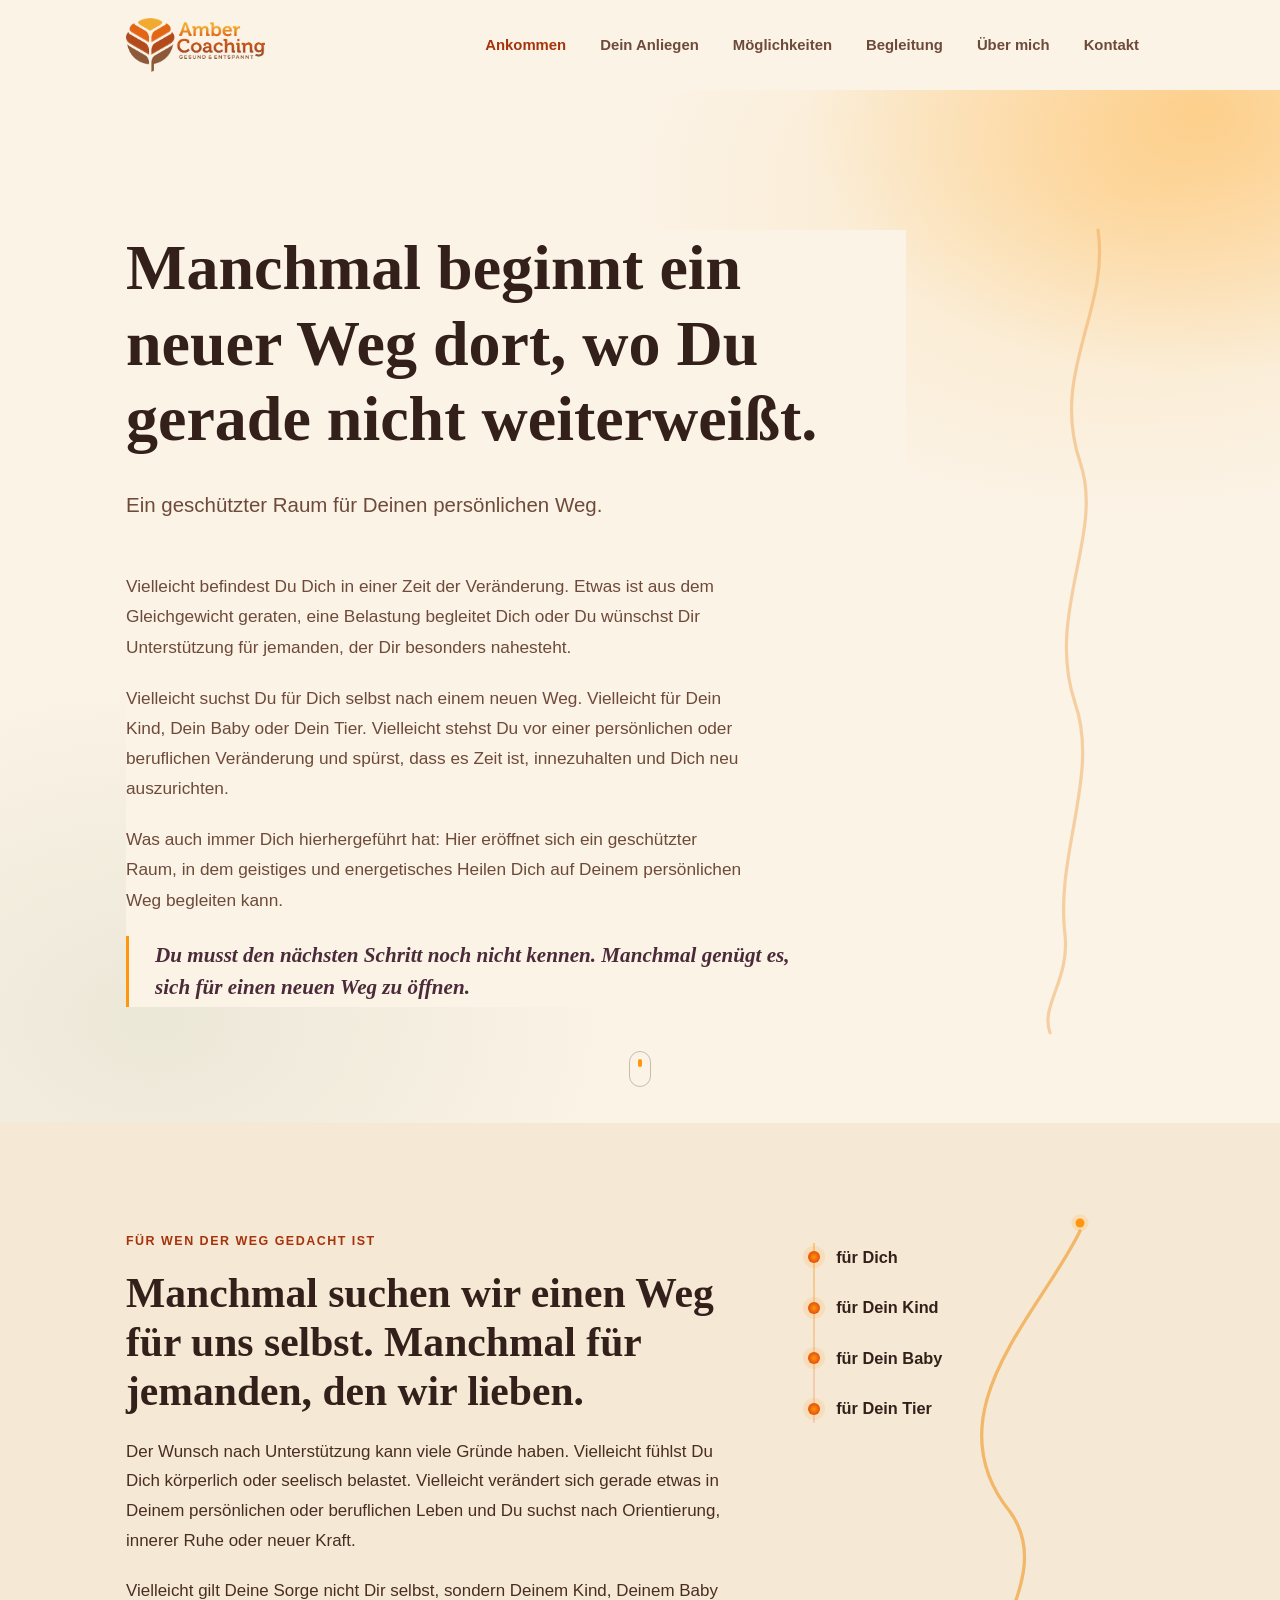
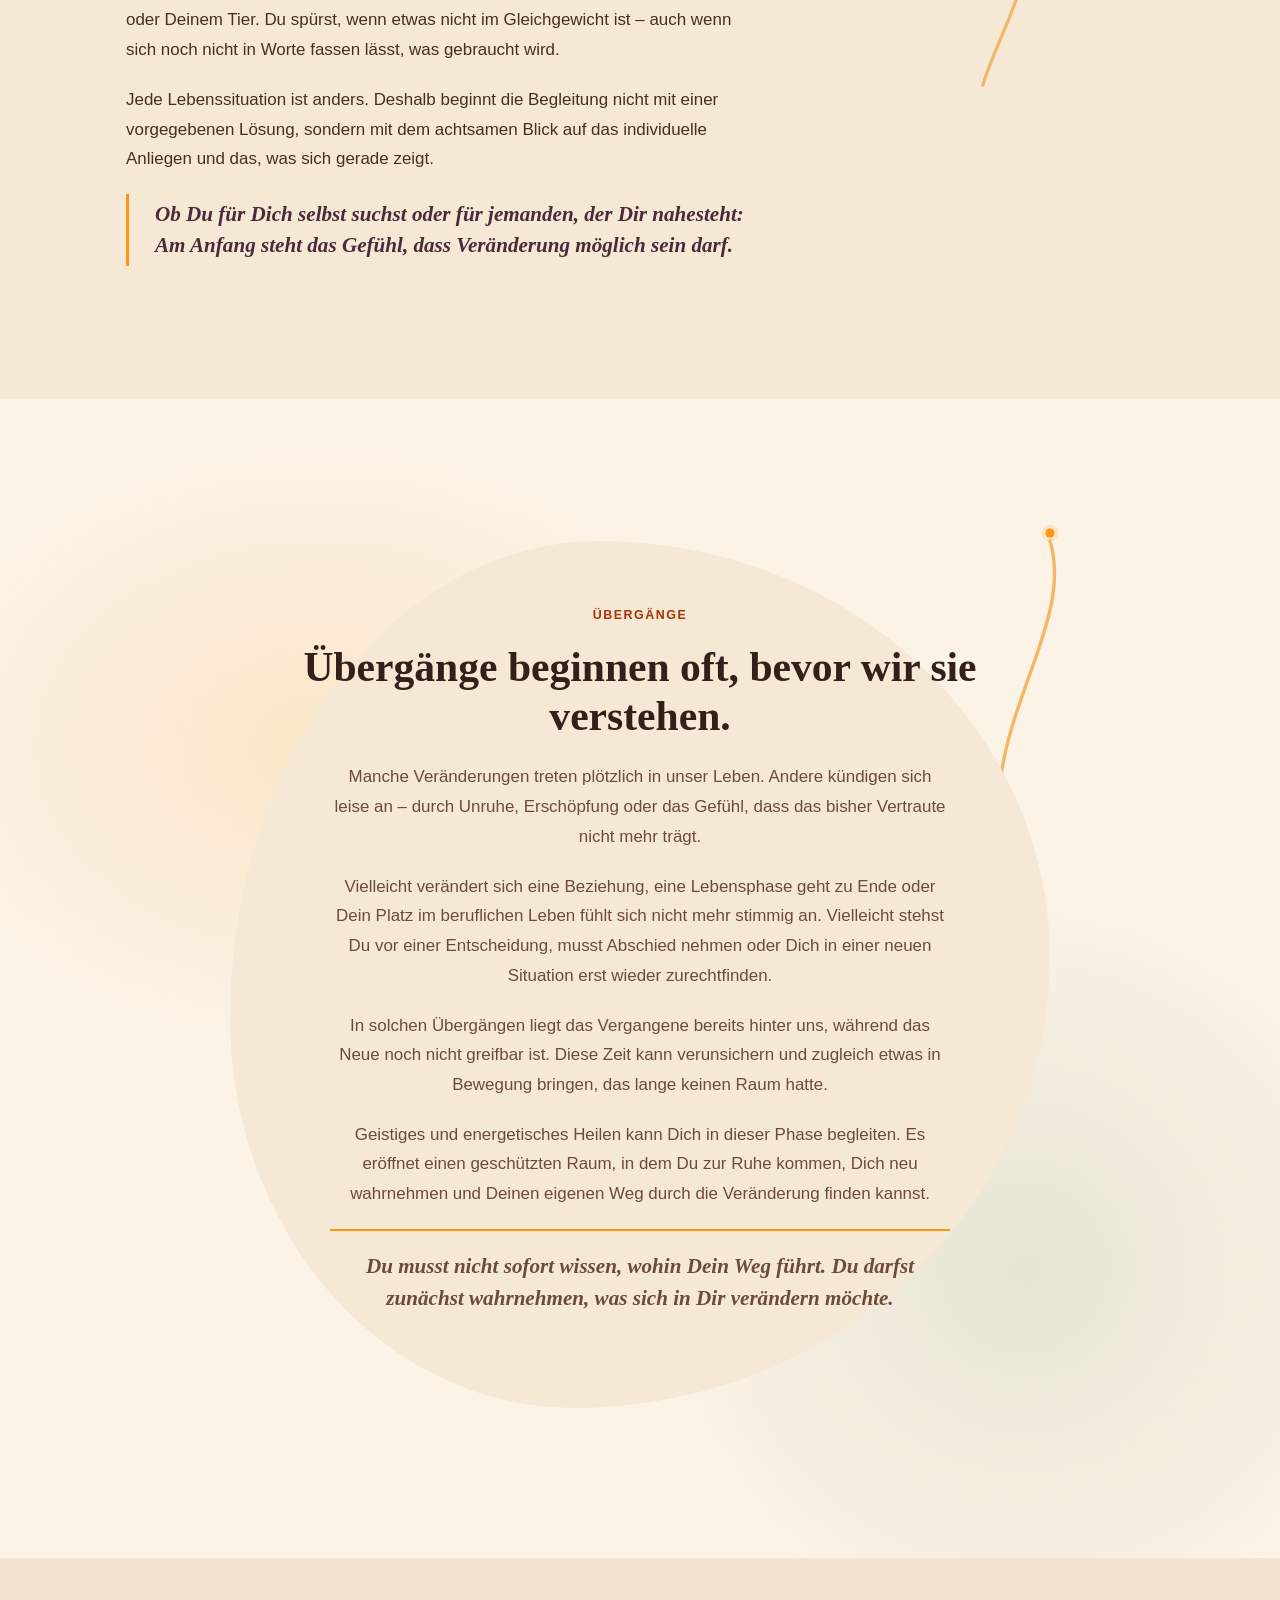
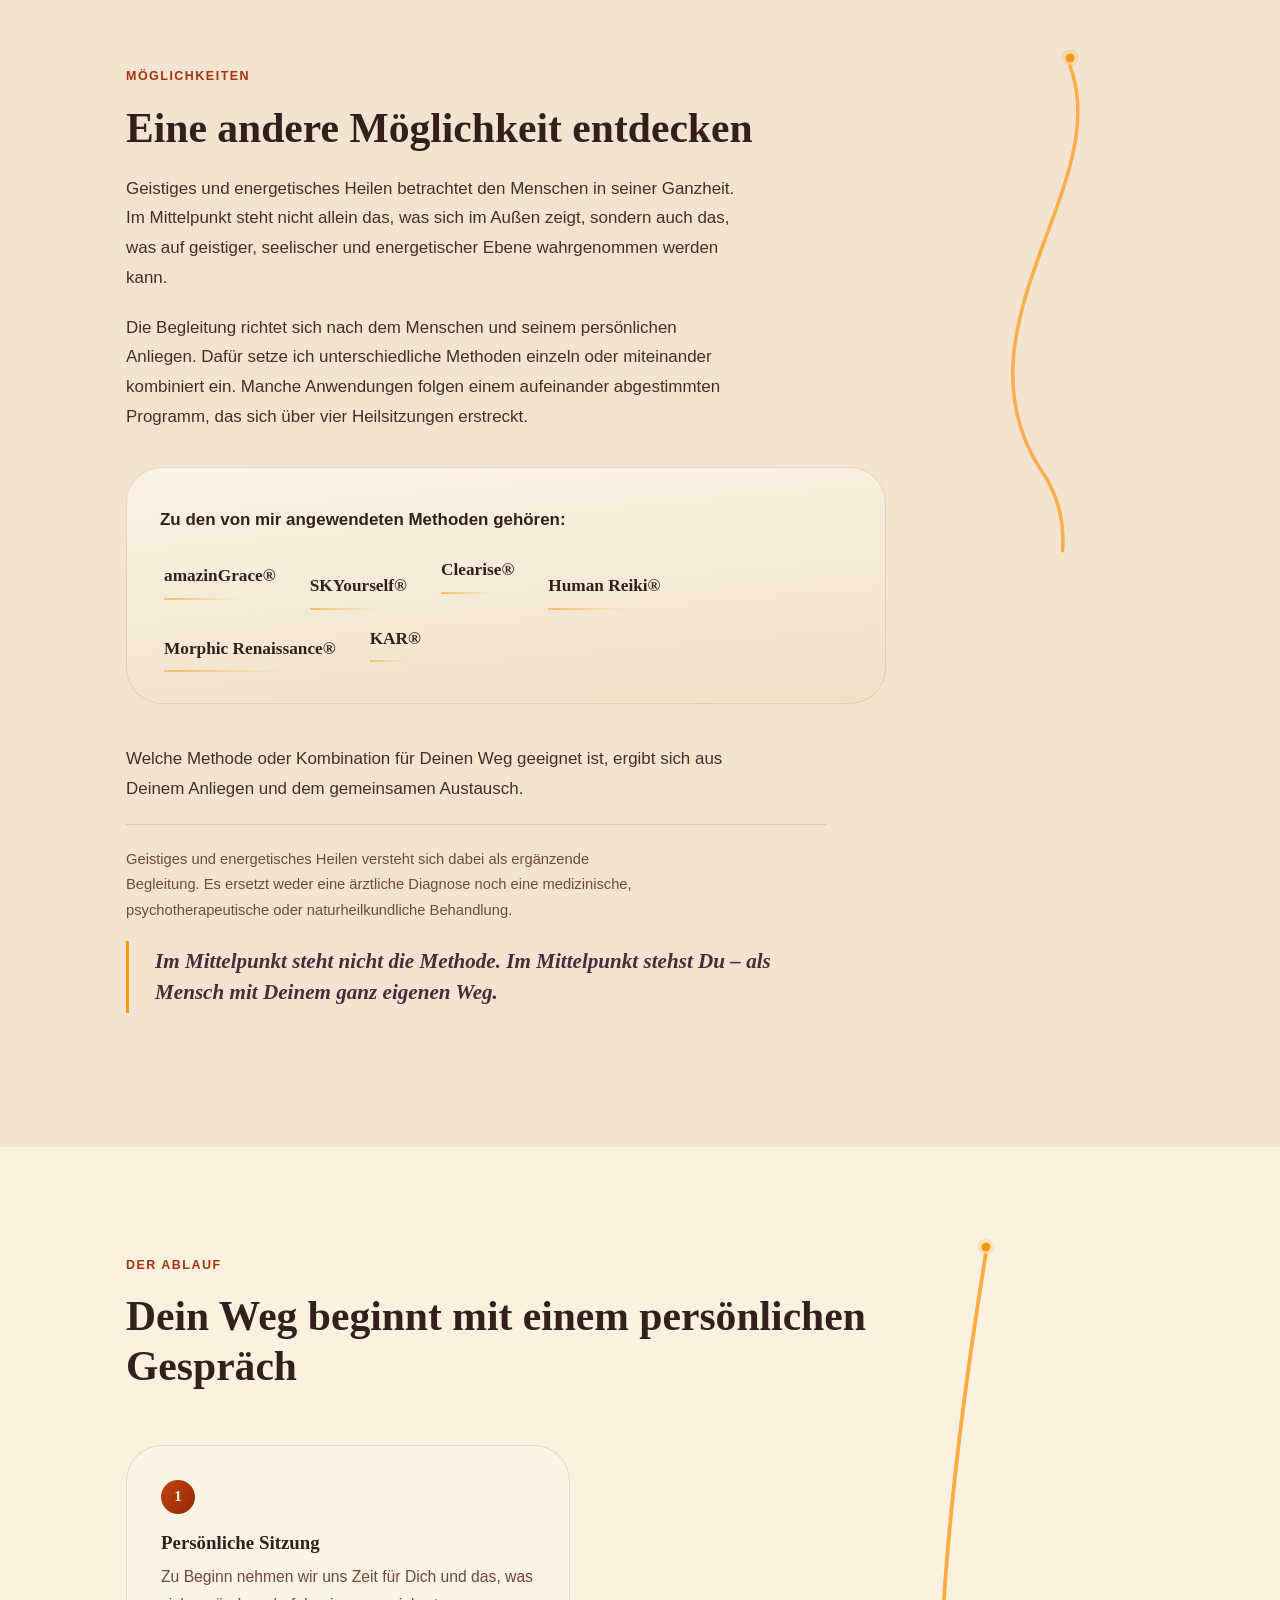
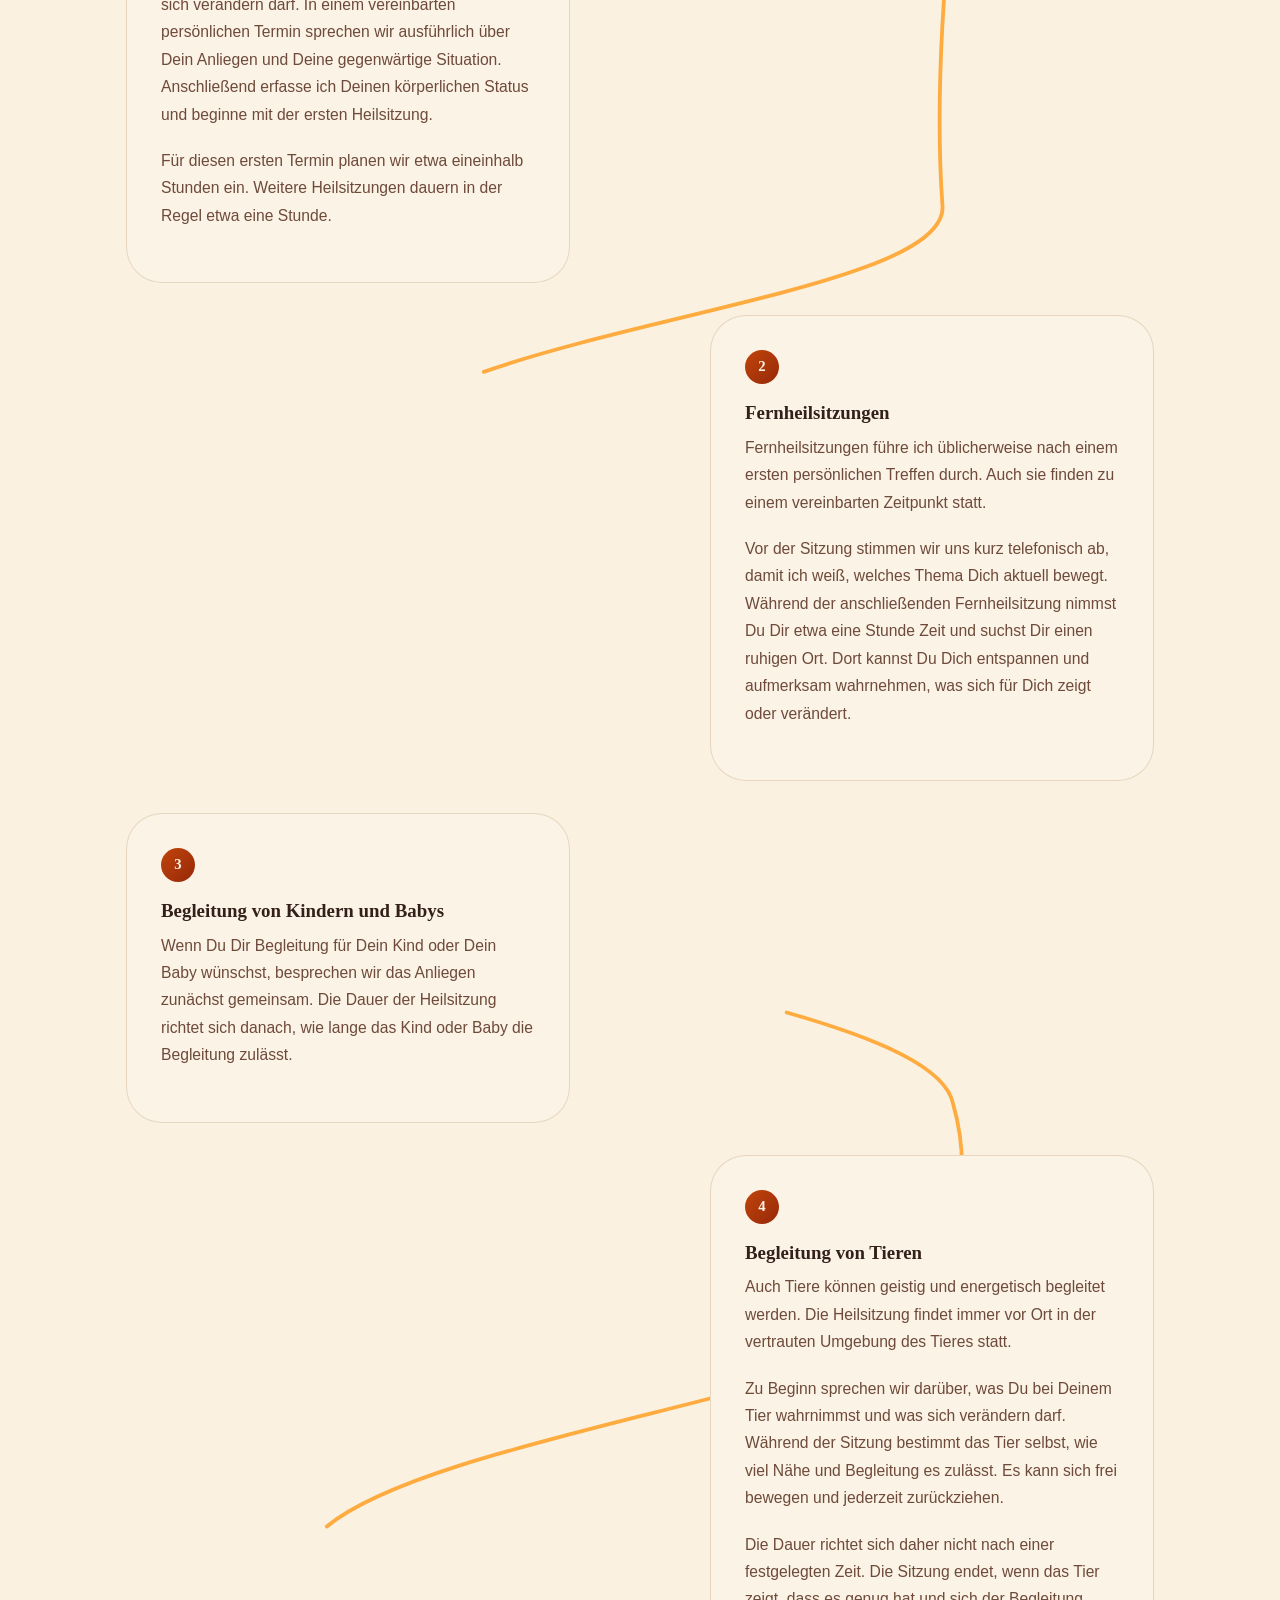
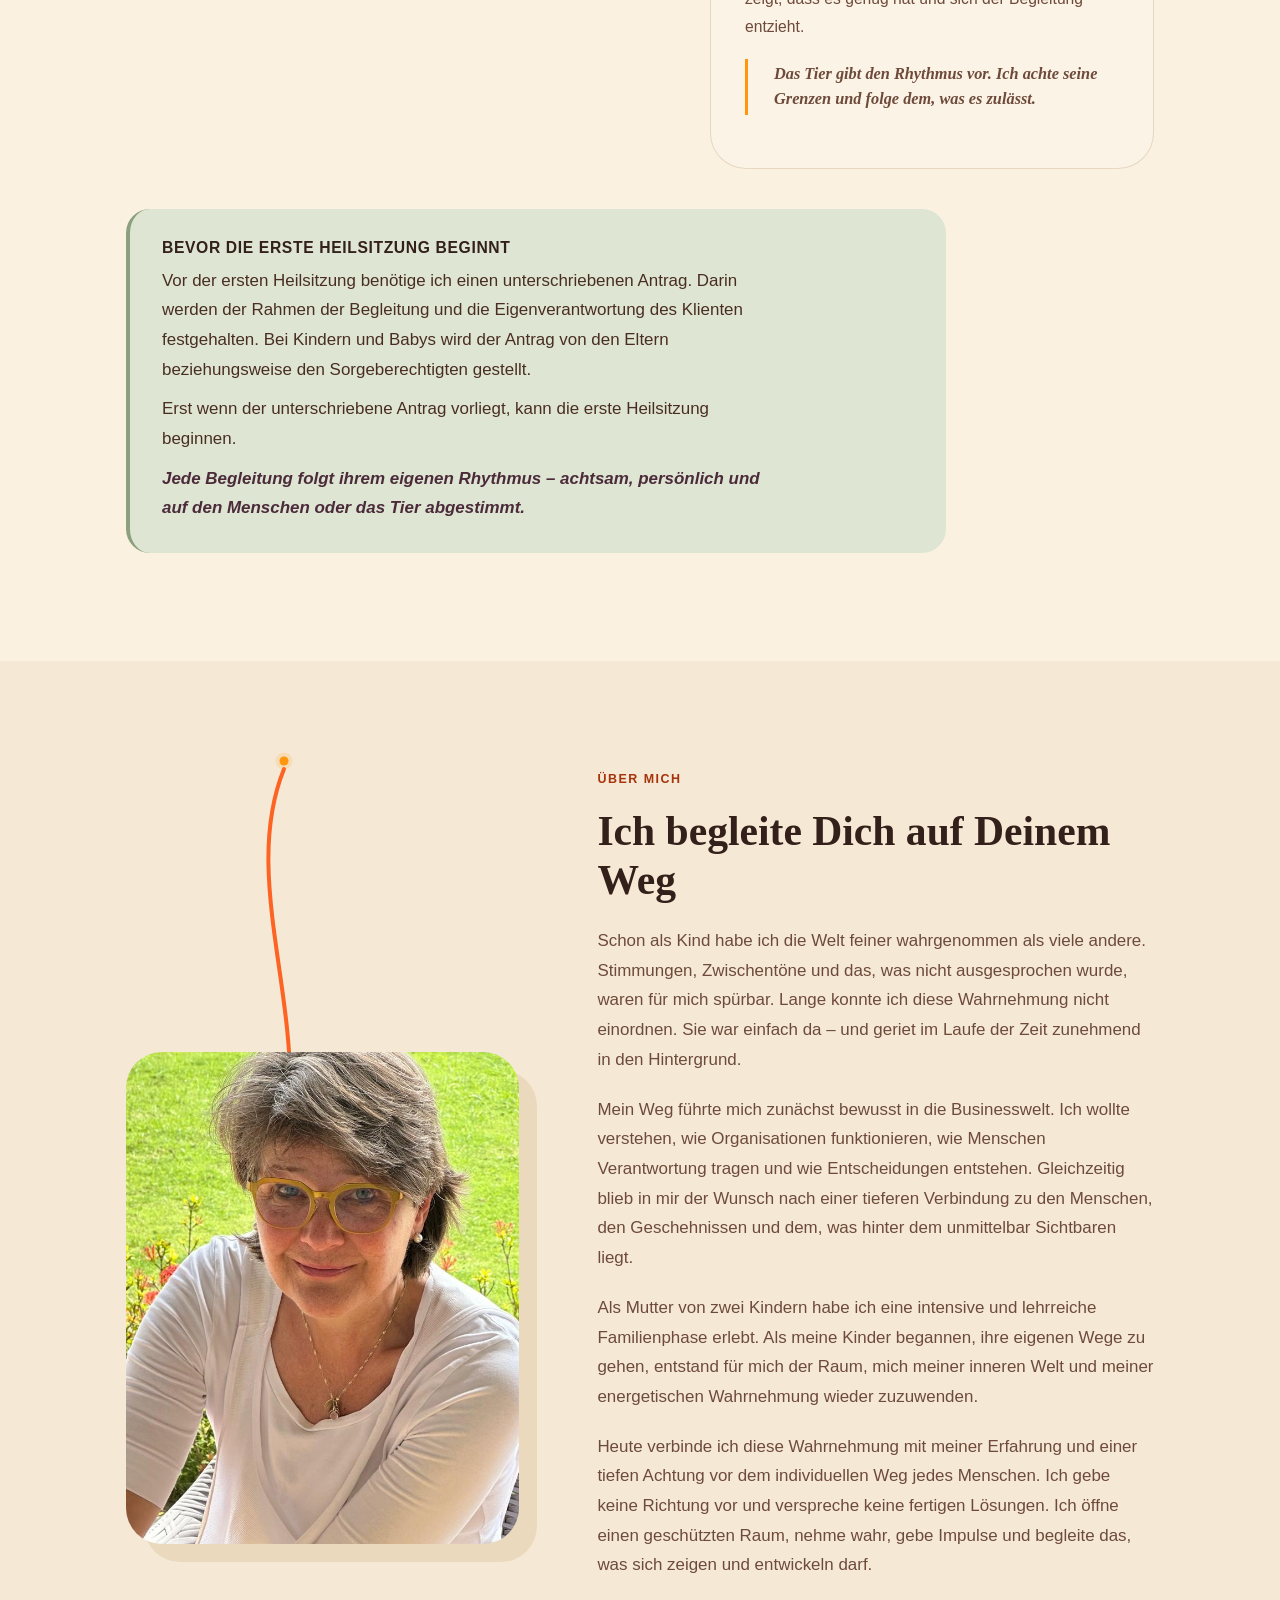
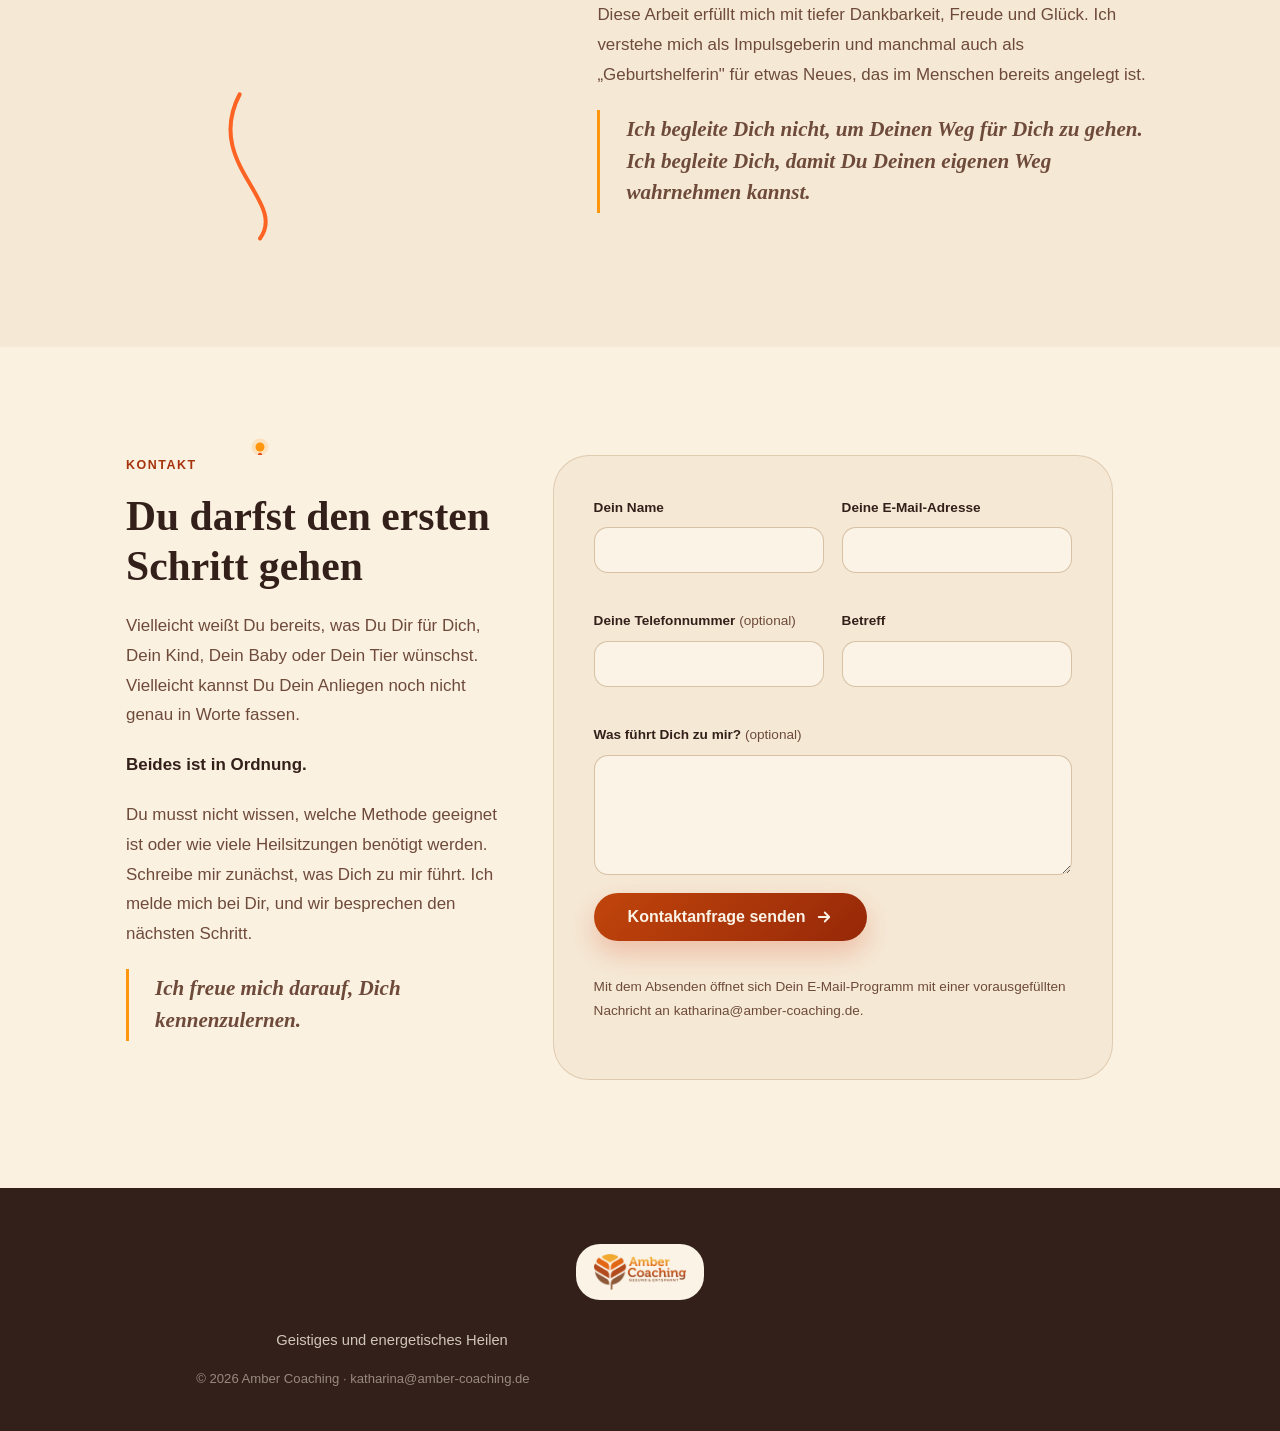
==== commit 9af61e18: "Lichtweg-Fehler beheben: Ecklicht im Hero, fehlender Faden, harter Sprung Reines CSS/JS/Markup-Fix a" ====
--- a/amber-coaching.html
+++ b/amber-coaching.html
@@ -37,30 +37,22 @@
   <section class="a-hero" id="ankommen">
     <div class="a-hero-glow" aria-hidden="true"></div>
     <div class="a-container">
-      <div class="a-thread a-thread--1 a-thread--right a-thread--start-low" aria-hidden="true">
-        <svg viewBox="0 0 300 400" preserveAspectRatio="none">
-          <path class="a-thread-path" pathLength="1" d="M220,0 C250,60 130,110 190,170 C240,220 120,280 180,340 C220,370 150,385 170,400"/>
-        </svg>
-        <div class="a-waypoint"></div>
-      </div>
-      <div class="a-hero-grid">
-        <div class="a-hero-text-col">
-          <div class="a-hero-stage a-reveal" id="ankommen-content">
-            <h1>Manchmal beginnt ein neuer Weg dort, wo Du gerade nicht weiterweißt.</h1>
-            <p class="a-hero-lede">Ein geschützter Raum für Deinen persönlichen Weg.</p>
-          </div>
-
-          <div class="a-hero-body a-reveal">
-            <p>Vielleicht befindest Du Dich in einer Zeit der Veränderung. Etwas ist aus dem Gleichgewicht geraten, eine Belastung begleitet Dich oder Du wünschst Dir Unterstützung für jemanden, der Dir besonders nahesteht.</p>
-            <p>Vielleicht suchst Du für Dich selbst nach einem neuen Weg. Vielleicht für Dein Kind, Dein Baby oder Dein Tier. Vielleicht stehst Du vor einer persönlichen oder beruflichen Veränderung und spürst, dass es Zeit ist, innezuhalten und Dich neu auszurichten.</p>
-            <p>Was auch immer Dich hierhergeführt hat: Hier eröffnet sich ein geschützter Raum, in dem geistiges und energetisches Heilen Dich auf Deinem persönlichen Weg begleiten kann.</p>
-            <p class="a-callout-line">Du musst den nächsten Schritt noch nicht kennen. Manchmal genügt es, sich für einen neuen Weg zu öffnen.</p>
-          </div>
-        </div>
-
-        <div class="a-hero-visual a-reveal" aria-hidden="true">
-          <div class="a-hero-visual-shape"></div>
-          <div class="a-hero-visual-rays"></div>
+      <div class="a-thread a-thread--1 a-thread--right" aria-hidden="true">
+        <svg viewBox="0 0 300 900" preserveAspectRatio="none">
+          <path class="a-thread-path" pathLength="1" d="M258,0 C270,90 210,160 240,260 C265,340 205,430 235,530 C260,610 215,700 225,790 C230,840 200,870 210,900"/>
+        </svg>
+      </div>
+      <div class="a-hero-text-col">
+        <div class="a-hero-stage a-reveal" id="ankommen-content">
+          <h1>Manchmal beginnt ein neuer Weg dort, wo Du gerade nicht weiterweißt.</h1>
+          <p class="a-hero-lede">Ein geschützter Raum für Deinen persönlichen Weg.</p>
+        </div>
+
+        <div class="a-hero-body a-reveal">
+          <p>Vielleicht befindest Du Dich in einer Zeit der Veränderung. Etwas ist aus dem Gleichgewicht geraten, eine Belastung begleitet Dich oder Du wünschst Dir Unterstützung für jemanden, der Dir besonders nahesteht.</p>
+          <p>Vielleicht suchst Du für Dich selbst nach einem neuen Weg. Vielleicht für Dein Kind, Dein Baby oder Dein Tier. Vielleicht stehst Du vor einer persönlichen oder beruflichen Veränderung und spürst, dass es Zeit ist, innezuhalten und Dich neu auszurichten.</p>
+          <p>Was auch immer Dich hierhergeführt hat: Hier eröffnet sich ein geschützter Raum, in dem geistiges und energetisches Heilen Dich auf Deinem persönlichen Weg begleiten kann.</p>
+          <p class="a-callout-line">Du musst den nächsten Schritt noch nicht kennen. Manchmal genügt es, sich für einen neuen Weg zu öffnen.</p>
         </div>
       </div>
     </div>
@@ -74,7 +66,7 @@
         <svg viewBox="0 0 300 400" preserveAspectRatio="none">
           <path class="a-thread-path" pathLength="1" d="M240,0 C200,50 90,110 170,170 C230,220 80,280 160,340 C210,370 120,385 150,400"/>
         </svg>
-        <div class="a-waypoint"></div>
+        <div class="a-waypoint" style="--wp-x:80%"></div>
       </div>
       <div class="a-anliegen-grid">
         <div class="a-reveal a-panel">
@@ -104,7 +96,7 @@
         <svg viewBox="0 0 300 400" preserveAspectRatio="none">
           <path class="a-thread-path" pathLength="1" d="M210,0 C240,45 110,100 180,160 C250,215 100,270 170,330 C210,360 150,385 170,400"/>
         </svg>
-        <div class="a-waypoint"></div>
+        <div class="a-waypoint" style="--wp-x:70%"></div>
       </div>
       <div class="a-clearing a-reveal">
         <span class="a-kicker">Übergänge</span>
@@ -121,11 +113,11 @@
   <!-- 4 — Möglichkeiten / Geistiges und energetisches Heilen ------------- -->
   <section class="a-section a-section-alt" id="moeglichkeiten">
     <div class="a-container">
-      <div class="a-thread a-thread--4 a-thread--left" aria-hidden="true">
+      <div class="a-thread a-thread--4 a-thread--right" aria-hidden="true">
         <svg viewBox="0 0 300 400" preserveAspectRatio="none">
-          <path class="a-thread-path" pathLength="1" d="M70,0 C25,50 190,110 100,170 C15,220 200,280 110,340 C35,370 150,385 110,400"/>
-        </svg>
-        <div class="a-waypoint"></div>
+          <path class="a-thread-path" pathLength="1" d="M230,0 C275,50 110,110 200,170 C285,220 100,280 190,340 C265,370 150,385 190,400"/>
+        </svg>
+        <div class="a-waypoint" style="--wp-x:76.7%"></div>
       </div>
       <div class="a-reveal a-panel" style="max-width:760px;">
         <span class="a-kicker">Möglichkeiten</span>
@@ -158,9 +150,9 @@
   <!-- 5 — Begleitung / Der Ablauf ----------------------------------------- -->
   <section class="a-section" id="begleitung">
     <div class="a-container">
-      <div class="a-thread a-thread--5 a-thread--right" aria-hidden="true">
-        <svg viewBox="0 0 300 700" preserveAspectRatio="none">
-          <path class="a-thread-path" pathLength="1" d="M220,0 C250,80 110,180 190,280 C250,360 100,440 180,540 C240,610 140,660 170,700"/>
+      <div class="a-thread a-thread--5 a-thread--weave" aria-hidden="true">
+        <svg viewBox="0 0 100 1000" preserveAspectRatio="none">
+          <path class="a-thread-path" pathLength="1" d="M82,0 C79,80 77,160 78,220 C79,260 28,270 24,320 C20,370 20,430 21,480 C22,520 77,535 79,580 C81,610 79,635 77,660 C75,695 23,715 19,760 C15,800 15,850 17,880 C18,920 16,960 17,1000"/>
         </svg>
         <div class="a-waypoint"></div>
       </div>
@@ -214,9 +206,9 @@
     <div class="a-container">
       <div class="a-thread a-thread--6 a-thread--left" aria-hidden="true">
         <svg viewBox="0 0 300 400" preserveAspectRatio="none">
-          <path class="a-thread-path" pathLength="1" d="M50,0 C15,50 170,110 90,170 C10,220 180,280 100,340 C30,370 140,385 110,400"/>
-        </svg>
-        <div class="a-waypoint"></div>
+          <path class="a-thread-path" pathLength="1" d="M144,0 C90,50 200,110 120,170 C40,220 190,280 110,340 C50,370 150,385 120,400"/>
+        </svg>
+        <div class="a-waypoint" style="--wp-x:48%"></div>
       </div>
       <div class="a-about">
         <div class="a-about-photo a-reveal">
@@ -241,11 +233,11 @@
   <!-- 7 — Kontakt ------------------------------------------------------- -->
   <section class="a-section" id="kontakt">
     <div class="a-container">
-      <div class="a-thread a-thread--7 a-thread--right" aria-hidden="true">
+      <div class="a-thread a-thread--7 a-thread--left" aria-hidden="true">
         <svg viewBox="0 0 300 500" preserveAspectRatio="none">
-          <path class="a-thread-path" pathLength="1" d="M210,0 C240,60 110,130 180,200 C240,260 100,330 170,400 C220,440 150,470 170,500"/>
-        </svg>
-        <div class="a-waypoint"></div>
+          <path class="a-thread-path" pathLength="1" d="M120,0 C150,60 60,130 100,200 C140,260 40,330 90,400 C120,440 70,470 90,500"/>
+        </svg>
+        <div class="a-waypoint" style="--wp-x:40%"></div>
       </div>
       <div class="a-contact-wrap">
         <div class="a-contact-intro a-reveal">
--- a/css/amber.css
+++ b/css/amber.css
@@ -14,6 +14,8 @@
   /* Grundfläche: helles Creme, kein reines Weiß */
   --cream: #FBF3E6;
   --cream-deep: #F5E9D6;
+  --cream-deep-2: #F2E4D1;
+  --cream-warm: #FBF1E1;
   --sand: #EAD9BD;
   --taupe: #C9AD8B;
 
@@ -48,8 +50,8 @@
   --radius-lg: 36px;
   --radius-pill: 999px;
 
-  --shadow-soft: 0 12px 34px rgba(74, 45, 34, 0.10), 0 2px 8px rgba(74, 45, 34, 0.05);
-  --shadow-lift: 0 20px 46px rgba(74, 45, 34, 0.16), 0 4px 14px rgba(74, 45, 34, 0.07);
+  --shadow-soft: 0 6px 18px rgba(74, 45, 34, 0.06);
+  --shadow-lift: 0 8px 22px rgba(74, 45, 34, 0.08);
 
   --container: 1080px;
   --ease-slow: cubic-bezier(0.22, 1, 0.36, 1);
@@ -86,6 +88,13 @@
 .amber-body a { color: inherit; text-decoration: none; }
 .amber-body ul { margin: 0; padding: 0; list-style: none; }
 
+.amber-body a:focus-visible,
+.amber-body button:focus-visible {
+  outline: 2.5px solid var(--ci-amber-deep);
+  outline-offset: 3px;
+  border-radius: 4px;
+}
+
 .amber-body h1, .amber-body h2, .amber-body h3, .amber-body h4 {
   font-family: var(--font-display);
   color: var(--brown-deep);
@@ -97,7 +106,7 @@
 .amber-body h2 { font-size: clamp(1.9rem, 3.4vw, 2.6rem); }
 .amber-body h3 { font-size: clamp(1.24rem, 1.8vw, 1.4rem); }
 
-.amber-body p { margin: 0 0 1.2em; }
+.amber-body p { margin: 0 0 1.2em; max-width: 65ch; }
 
 .a-container {
   width: 100%;
@@ -185,6 +194,10 @@
 .a-nav a:focus-visible {
   color: var(--brown-deep);
   background: rgba(255, 150, 13, 0.12);
+}
+
+.a-nav a.is-active {
+  color: var(--amber-text);
 }
 
 .a-nav-toggle {
@@ -251,11 +264,20 @@
 .a-thread--left { left: 40px; }
 .a-thread--right { right: 40px; }
 
-/* Im Ankommen-Bildschirm beginnt der Weg sichtbar erst im unteren Bereich */
-.a-thread--start-low { top: 48%; }
+/* Durchgehendes Band über die volle Inhaltsbreite — für Abschnitte, in
+   denen der Weg zwischen abwechselnd links/rechts stehenden Elementen
+   hindurchführen muss (z. B. die Wegstationen im Ablauf). */
+.a-thread--weave {
+  left: 0;
+  right: 0;
+  width: auto;
+}
+
+.a-thread--weave .a-waypoint { left: 82%; }
 
 @media (max-width: 760px) {
-  .a-thread--start-low { top: 55%; }
+  .a-thread--weave { left: -14px; right: auto; width: 34px; }
+  .a-thread--weave .a-waypoint { left: 18px; }
 }
 
 @media (max-width: 760px) {
@@ -287,30 +309,33 @@
   stroke-dashoffset: 0;
 }
 
-/* Helligkeitsstufen des Lichtfadens: zurückhaltend am Anfang, klar am Ende — aber immer als warmer, erkennbarer Strahl */
-.a-thread--1 .a-thread-path { stroke: var(--amber-2); stroke-width: 3.5; opacity: 0.55; filter: drop-shadow(0 0 5px rgba(232, 179, 122, 0.35)); }
-.a-thread--2 .a-thread-path { stroke: var(--amber-3); stroke-width: 3.6; opacity: 0.68; filter: drop-shadow(0 0 6px rgba(240, 144, 15, 0.32)); }
-.a-thread--3 .a-thread-path { stroke: var(--amber-3); stroke-width: 3.8; opacity: 0.72; filter: drop-shadow(0 0 7px rgba(240, 144, 15, 0.34)); }
-.a-thread--4 .a-thread-path { stroke: var(--ci-amber-light); stroke-width: 4; opacity: 0.8; filter: drop-shadow(0 0 8px rgba(255, 150, 13, 0.4)); }
-.a-thread--5 .a-thread-path { stroke: var(--ci-amber-light); stroke-width: 4.2; opacity: 0.88; filter: drop-shadow(0 0 9px rgba(255, 150, 13, 0.46)); }
-.a-thread--6 .a-thread-path { stroke: var(--ci-amber-deep); stroke-width: 4.4; opacity: 0.94; filter: drop-shadow(0 0 10px rgba(255, 74, 0, 0.42)); }
-.a-thread--7 .a-thread-path { stroke: var(--ci-rust); stroke-width: 4.6; opacity: 1; filter: drop-shadow(0 0 12px rgba(218, 49, 7, 0.48)); }
+/* Helligkeitsstufen des Lichtfadens: zurückhaltend am Anfang, klar am Ende.
+   Bewusst ohne Leucht-/Glow-Filter — Wirkung entsteht allein über
+   Strichstärke, Deckkraft und Farbton, wie bei natürlich einfallendem Licht. */
+.a-thread--1 .a-thread-path { stroke: var(--amber-2); stroke-width: 3.2; opacity: 0.45; }
+.a-thread--2 .a-thread-path { stroke: var(--amber-3); stroke-width: 3.3; opacity: 0.55; }
+.a-thread--3 .a-thread-path { stroke: var(--amber-3); stroke-width: 3.4; opacity: 0.6; }
+.a-thread--4 .a-thread-path { stroke: var(--ci-amber-light); stroke-width: 3.6; opacity: 0.68; }
+.a-thread--5 .a-thread-path { stroke: var(--ci-amber-light); stroke-width: 3.8; opacity: 0.76; }
+.a-thread--6 .a-thread-path { stroke: var(--ci-amber-deep); stroke-width: 4; opacity: 0.84; }
+.a-thread--7 .a-thread-path { stroke: var(--ci-rust); stroke-width: 4.2; opacity: 0.92; }
 
 @media (max-width: 760px) {
   .a-thread-path { stroke-width: 3 !important; }
 }
 
-/* Wegmarke: kleine "Lichtung" am Übergang zwischen zwei Abschnitten */
+/* Wegmarke: kleine, ruhige Markierung am Übergang zwischen zwei Abschnitten —
+   ein fester Punkt, kein leuchtender Energie-Punkt. */
 .a-waypoint {
   position: absolute;
   top: -8px;
-  left: 50%;
-  width: 16px;
-  height: 16px;
+  left: var(--wp-x, 50%);
+  width: 9px;
+  height: 9px;
   transform: translate(-50%, -50%);
   border-radius: 50%;
-  background: radial-gradient(circle, rgba(255, 180, 60, 0.95) 0%, rgba(255, 150, 13, 0.5) 55%, transparent 78%);
-  filter: blur(0.5px);
+  background: var(--ci-amber-light);
+  box-shadow: 0 0 0 4px rgba(255, 150, 13, 0.16);
   opacity: 0;
   transition: opacity 1.4s var(--ease-slow);
 }
@@ -378,6 +403,18 @@
 
 .a-section-alt { background: var(--cream-deep); }
 .a-section-sand { background: var(--sand); }
+
+/* Sehr feine, ruhige Helligkeitsabstufungen zwischen sonst gleichfarbigen
+   Abschnitten — bewusst als flache Töne statt Verlauf, damit an den Kanten
+   der Textflächen keine sichtbare Naht entsteht. */
+#moeglichkeiten { background: var(--cream-deep-2); }
+#moeglichkeiten .a-panel { --panel-bg: var(--cream-deep-2); }
+
+#begleitung { background: var(--cream-warm); }
+#begleitung .a-panel { --panel-bg: var(--cream-warm); }
+
+#kontakt { background: var(--cream-warm); }
+#kontakt .a-contact-intro { --panel-bg: var(--cream-warm); }
 
 .a-kicker {
   display: block;
@@ -422,8 +459,9 @@
   inset: 0;
   z-index: 0;
   background:
-    radial-gradient(ellipse 60% 45% at 78% 15%, rgba(255, 168, 40, 0.30), transparent 60%),
-    radial-gradient(ellipse 55% 50% at 15% 85%, rgba(140, 160, 126, 0.16), transparent 65%),
+    radial-gradient(ellipse 46% 38% at 94% 2%, rgba(255, 170, 46, 0.42), transparent 68%),
+    radial-gradient(ellipse 60% 48% at 88% 10%, rgba(255, 184, 74, 0.22), transparent 65%),
+    radial-gradient(ellipse 55% 50% at 12% 90%, rgba(140, 160, 126, 0.14), transparent 65%),
     linear-gradient(180deg, var(--cream) 0%, var(--cream) 100%);
   animation: a-drift 30s ease-in-out infinite;
 }
@@ -433,17 +471,10 @@
   50% { transform: translate(-1.5%, 1.5%) scale(1.03); }
 }
 
-.a-hero-grid {
-  display: grid;
-  grid-template-columns: 1.2fr 0.8fr;
-  gap: 56px;
-  align-items: center;
-}
-
 .a-hero-text-col {
   position: relative;
   z-index: 1;
-  max-width: 640px;
+  max-width: 780px;
 }
 
 .a-hero-stage {
@@ -460,45 +491,6 @@
   font-size: 1.28rem;
   color: var(--brown-soft);
   max-width: 560px;
-}
-
-.a-hero-visual {
-  position: relative;
-  z-index: 1;
-  height: min(52vh, 480px);
-  border-radius: var(--radius-lg);
-  overflow: hidden;
-}
-
-.a-hero-visual-shape {
-  position: absolute;
-  inset: 0;
-  background:
-    radial-gradient(ellipse 65% 55% at 32% 28%, rgba(255, 184, 74, 0.65), transparent 60%),
-    radial-gradient(ellipse 55% 50% at 78% 68%, rgba(218, 49, 7, 0.28), transparent 65%),
-    radial-gradient(ellipse 45% 40% at 65% 15%, rgba(140, 160, 126, 0.22), transparent 60%),
-    linear-gradient(160deg, var(--sand) 0%, var(--cream-deep) 100%);
-  animation: a-drift 26s ease-in-out infinite;
-}
-
-.a-hero-visual-rays {
-  position: absolute;
-  inset: -10%;
-  background: repeating-linear-gradient(
-    115deg,
-    rgba(255, 255, 255, 0.16) 0px,
-    rgba(255, 255, 255, 0.16) 2px,
-    transparent 2px,
-    transparent 34px
-  );
-  mix-blend-mode: overlay;
-  opacity: 0.7;
-}
-
-@media (max-width: 980px) {
-  .a-hero-grid { grid-template-columns: 1fr; gap: 40px; }
-  .a-hero-text-col { max-width: none; }
-  .a-hero-visual { height: 260px; order: -1; }
 }
 
 .a-scroll-hint {
@@ -616,7 +608,6 @@
   padding: 64px 72px;
   border-radius: 45% 55% 58% 42% / 55% 48% 52% 45%;
   background: var(--cream-deep);
-  box-shadow: 0 30px 70px rgba(74, 45, 34, 0.08);
   transform: translateX(-2%);
 }
 
@@ -705,11 +696,10 @@
 .a-station {
   position: relative;
   background: var(--cream);
+  border: 1px solid rgba(201, 173, 139, 0.4);
   border-radius: var(--radius-lg);
   padding: 34px 34px;
-  box-shadow: var(--shadow-soft);
-  max-width: 620px;
-  transition: transform 0.5s var(--ease-slow), box-shadow 0.5s var(--ease-slow);
+  max-width: min(560px, calc(50% - 70px));
 }
 
 .a-station:nth-child(odd) { margin-right: auto; }
@@ -718,11 +708,6 @@
 @media (max-width: 760px) {
   .a-station:nth-child(even) { margin-left: 0; }
   .a-station { max-width: none; }
-}
-
-.a-station:hover {
-  transform: translateY(-5px);
-  box-shadow: var(--shadow-lift);
 }
 
 .a-station-num {
@@ -775,25 +760,21 @@
 .a-about-photo {
   position: relative;
   z-index: 1;
+  padding: 18px 18px 30px 0;
 }
 
 .a-about-frame {
   position: relative;
-  border-radius: var(--radius-lg);
-  overflow: hidden;
-  box-shadow: var(--shadow-lift);
   aspect-ratio: 4 / 5;
 }
 
 .a-about-frame::before {
   content: "";
   position: absolute;
-  inset: -16%;
-  background: linear-gradient(140deg, var(--ci-amber-light), var(--ci-rust) 60%, var(--sage));
-  opacity: 0.45;
-  filter: blur(38px);
+  inset: 18px -18px -18px 18px;
+  background: var(--sand);
   z-index: 0;
-  border-radius: 45% 55% 60% 40% / 50% 45% 55% 50%;
+  border-radius: var(--radius-lg);
 }
 
 .a-about-frame img {
@@ -803,6 +784,7 @@
   height: 100%;
   object-fit: cover;
   object-position: center 18%;
+  border-radius: var(--radius-lg);
 }
 
 .a-about-text p { color: var(--brown-soft); }
@@ -821,11 +803,10 @@
 .a-form {
   position: relative;
   z-index: 1;
-  background: rgba(255, 255, 255, 0.5);
+  background: var(--cream-deep);
   border: 1px solid rgba(201, 173, 139, 0.5);
   border-radius: var(--radius-lg);
   padding: 40px;
-  backdrop-filter: blur(2px);
 }
 
 .a-form-grid {
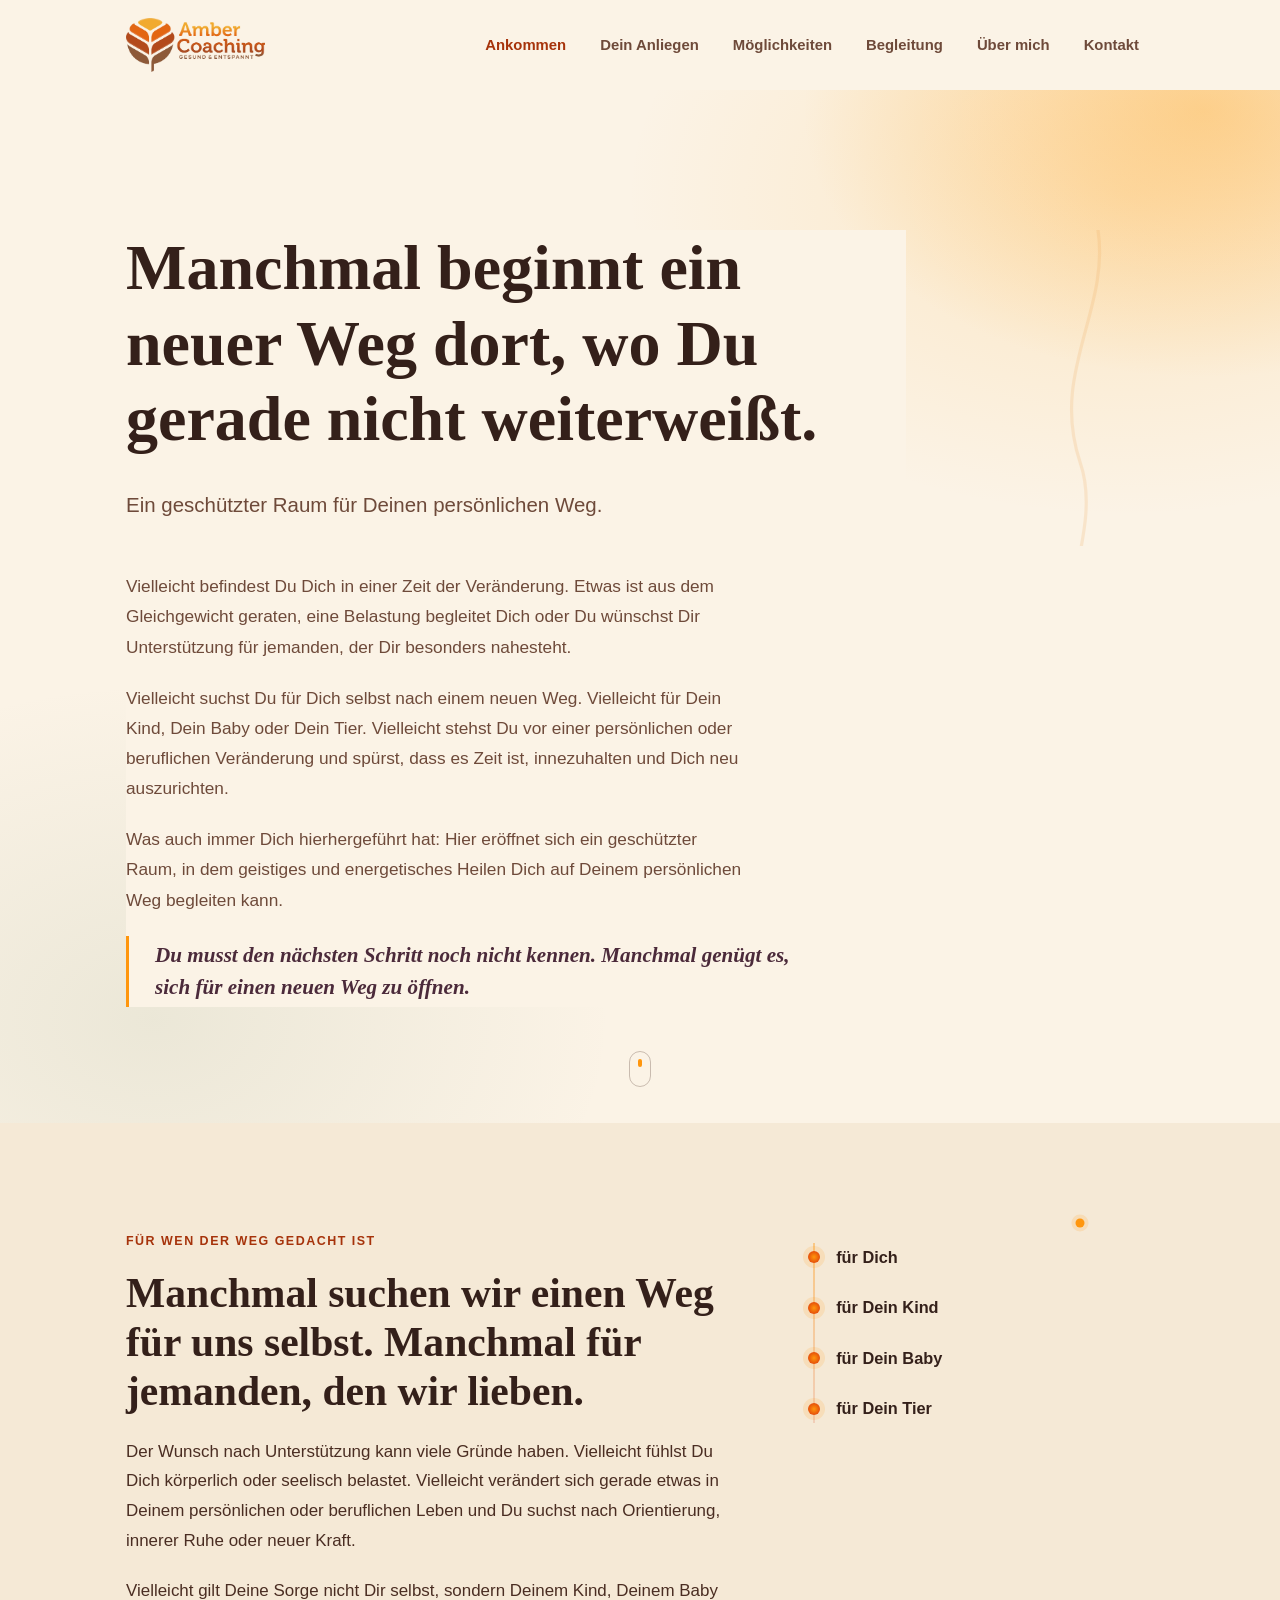
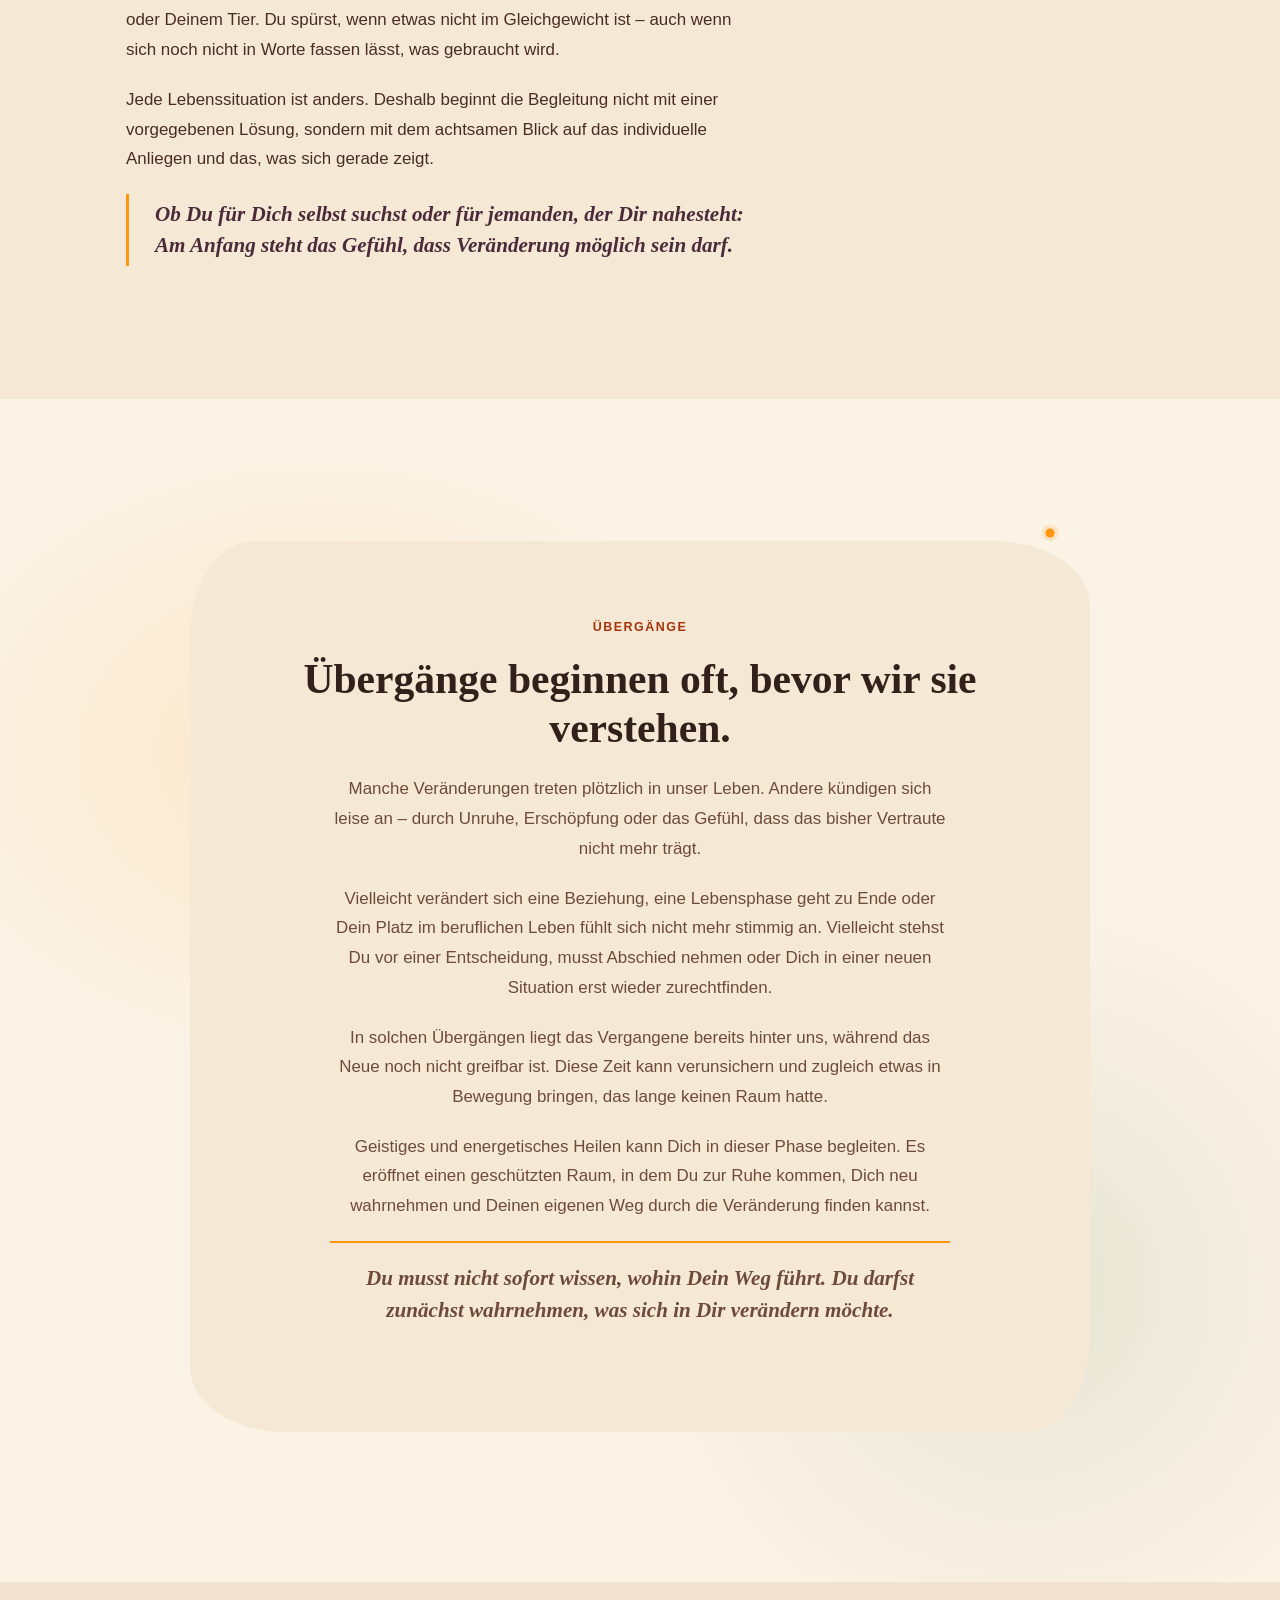
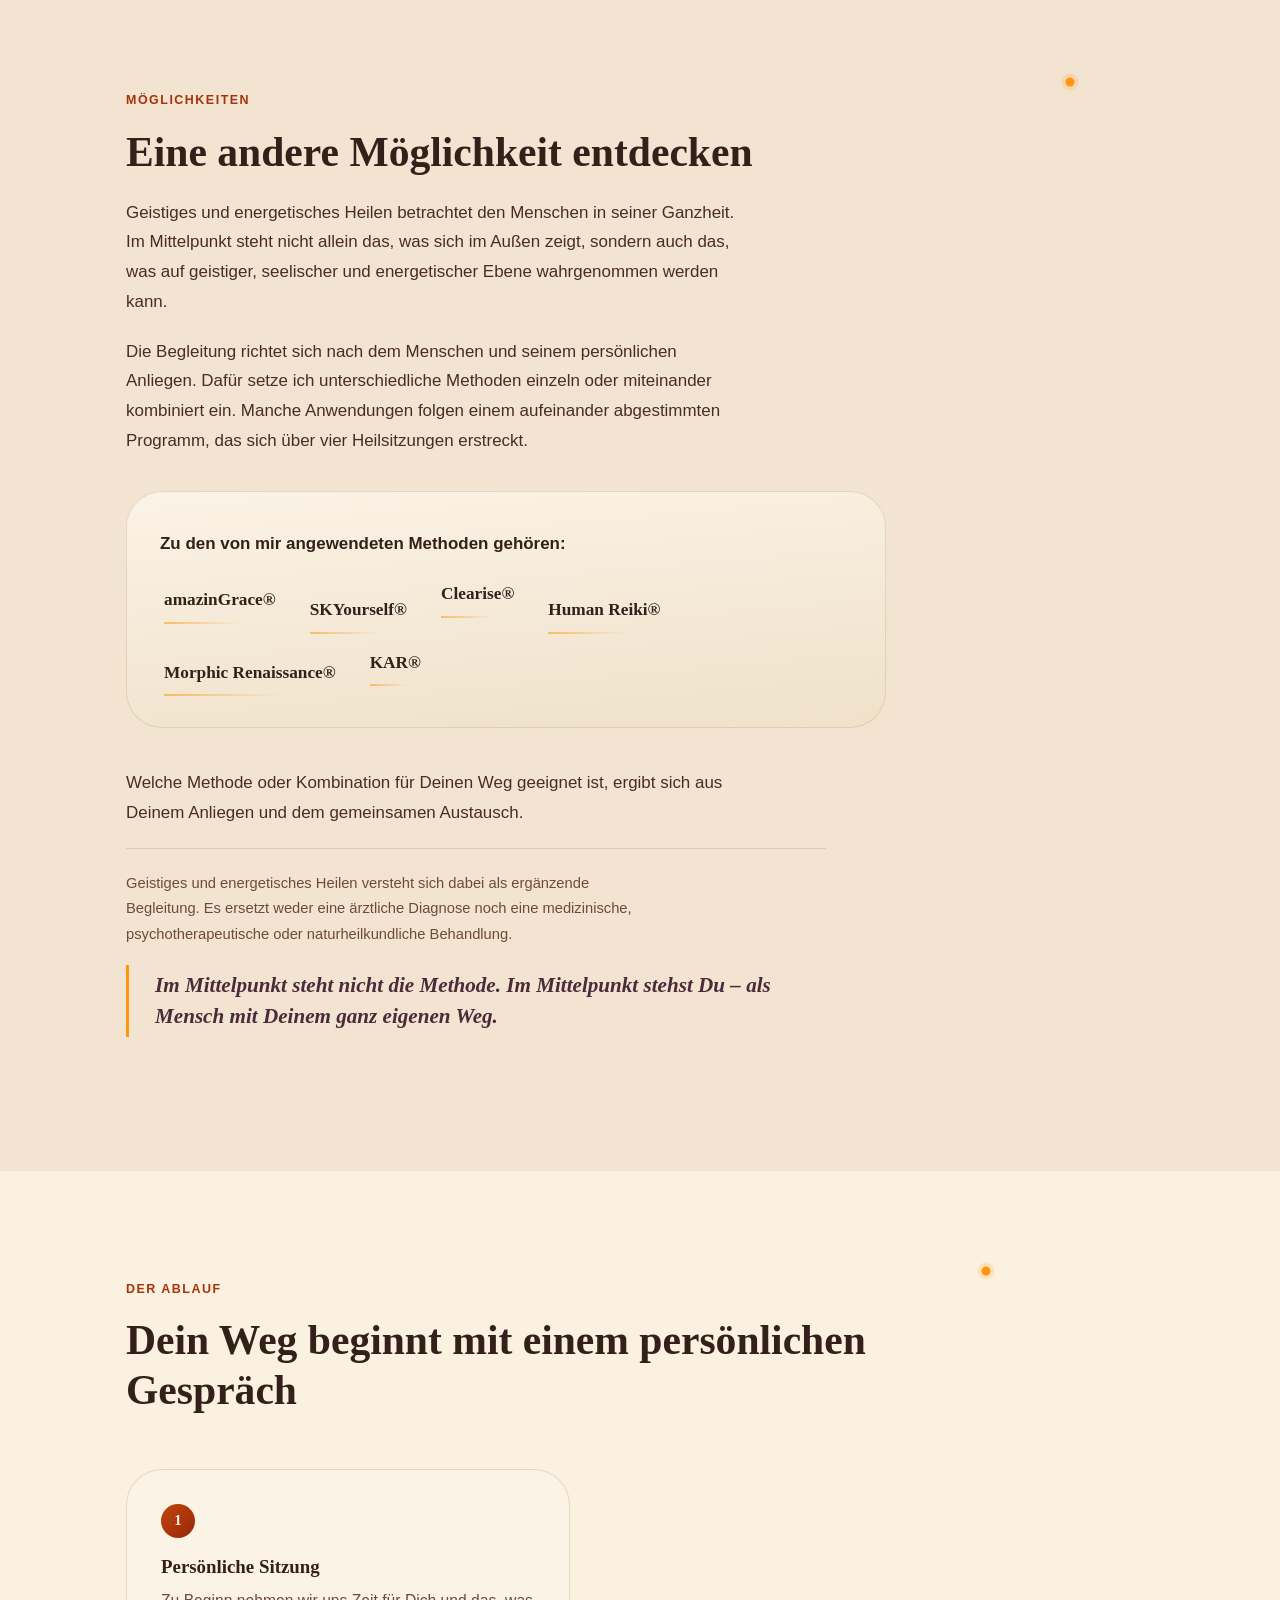
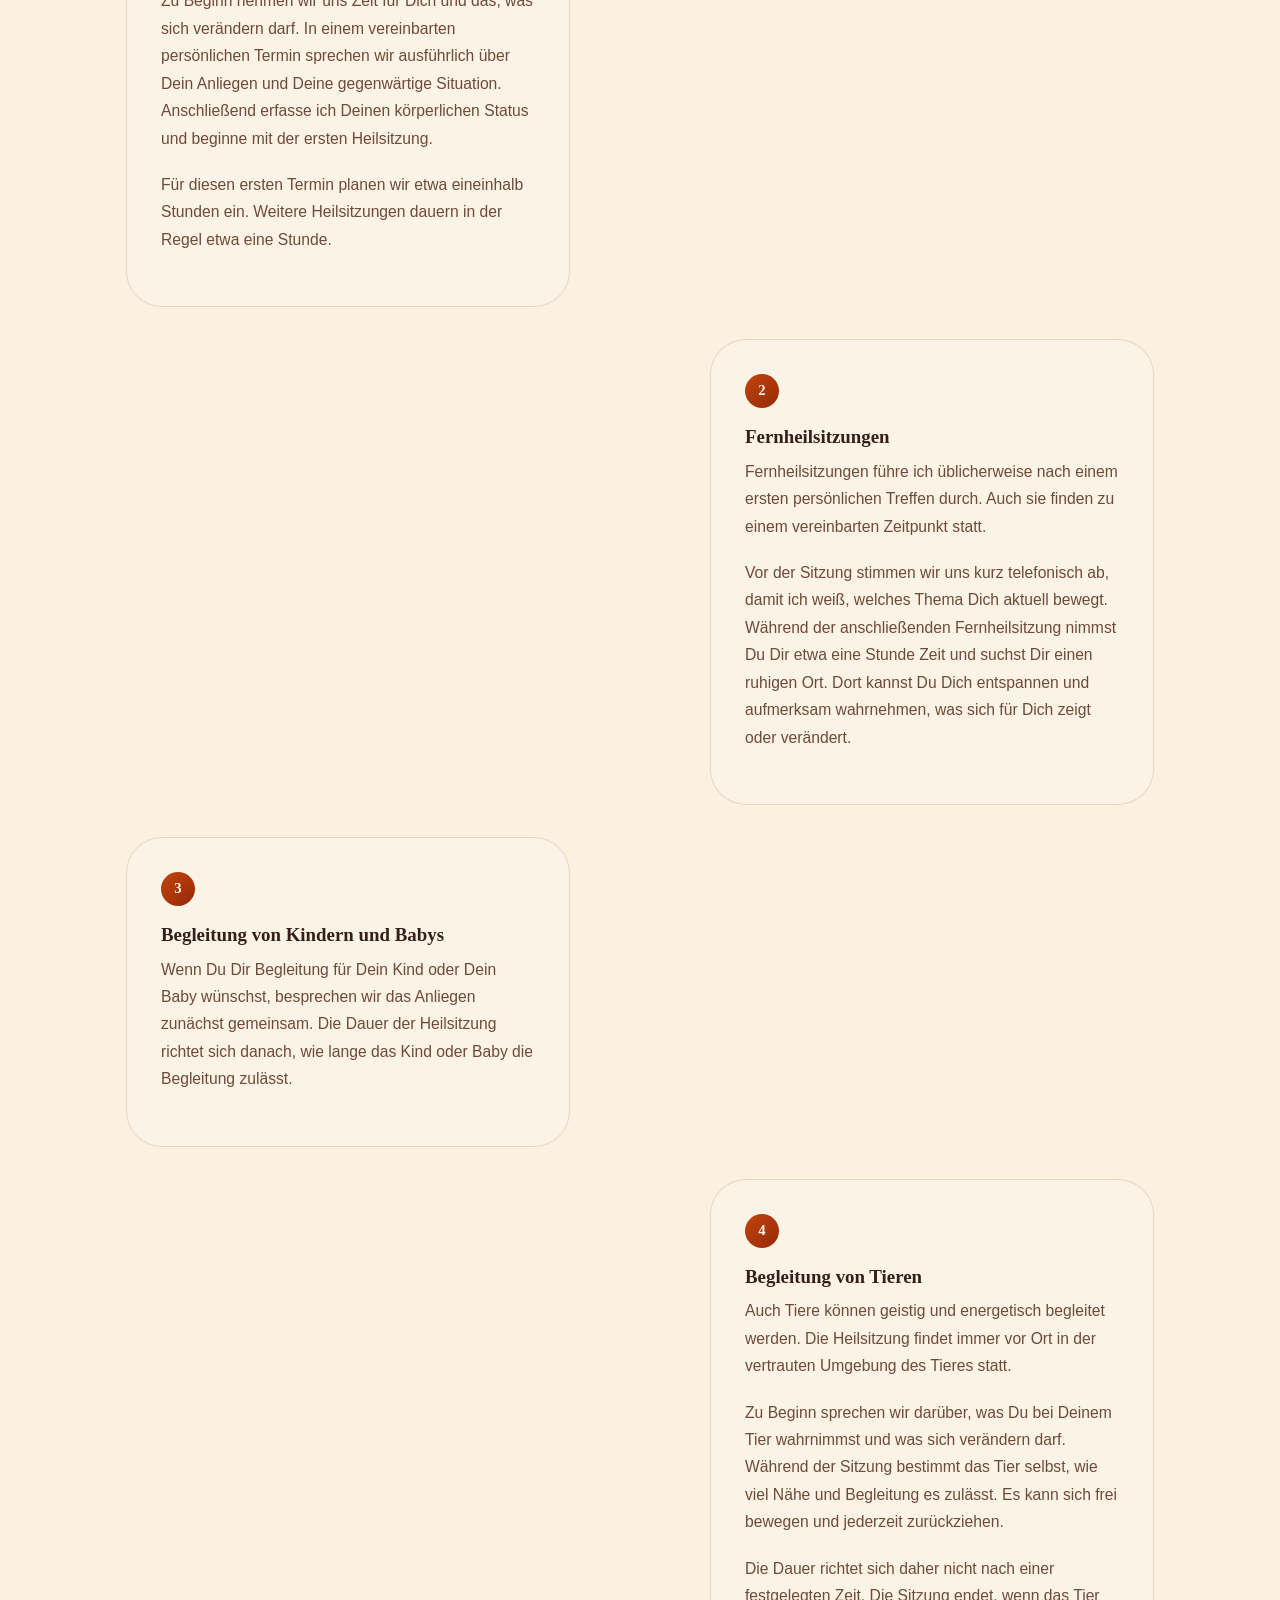
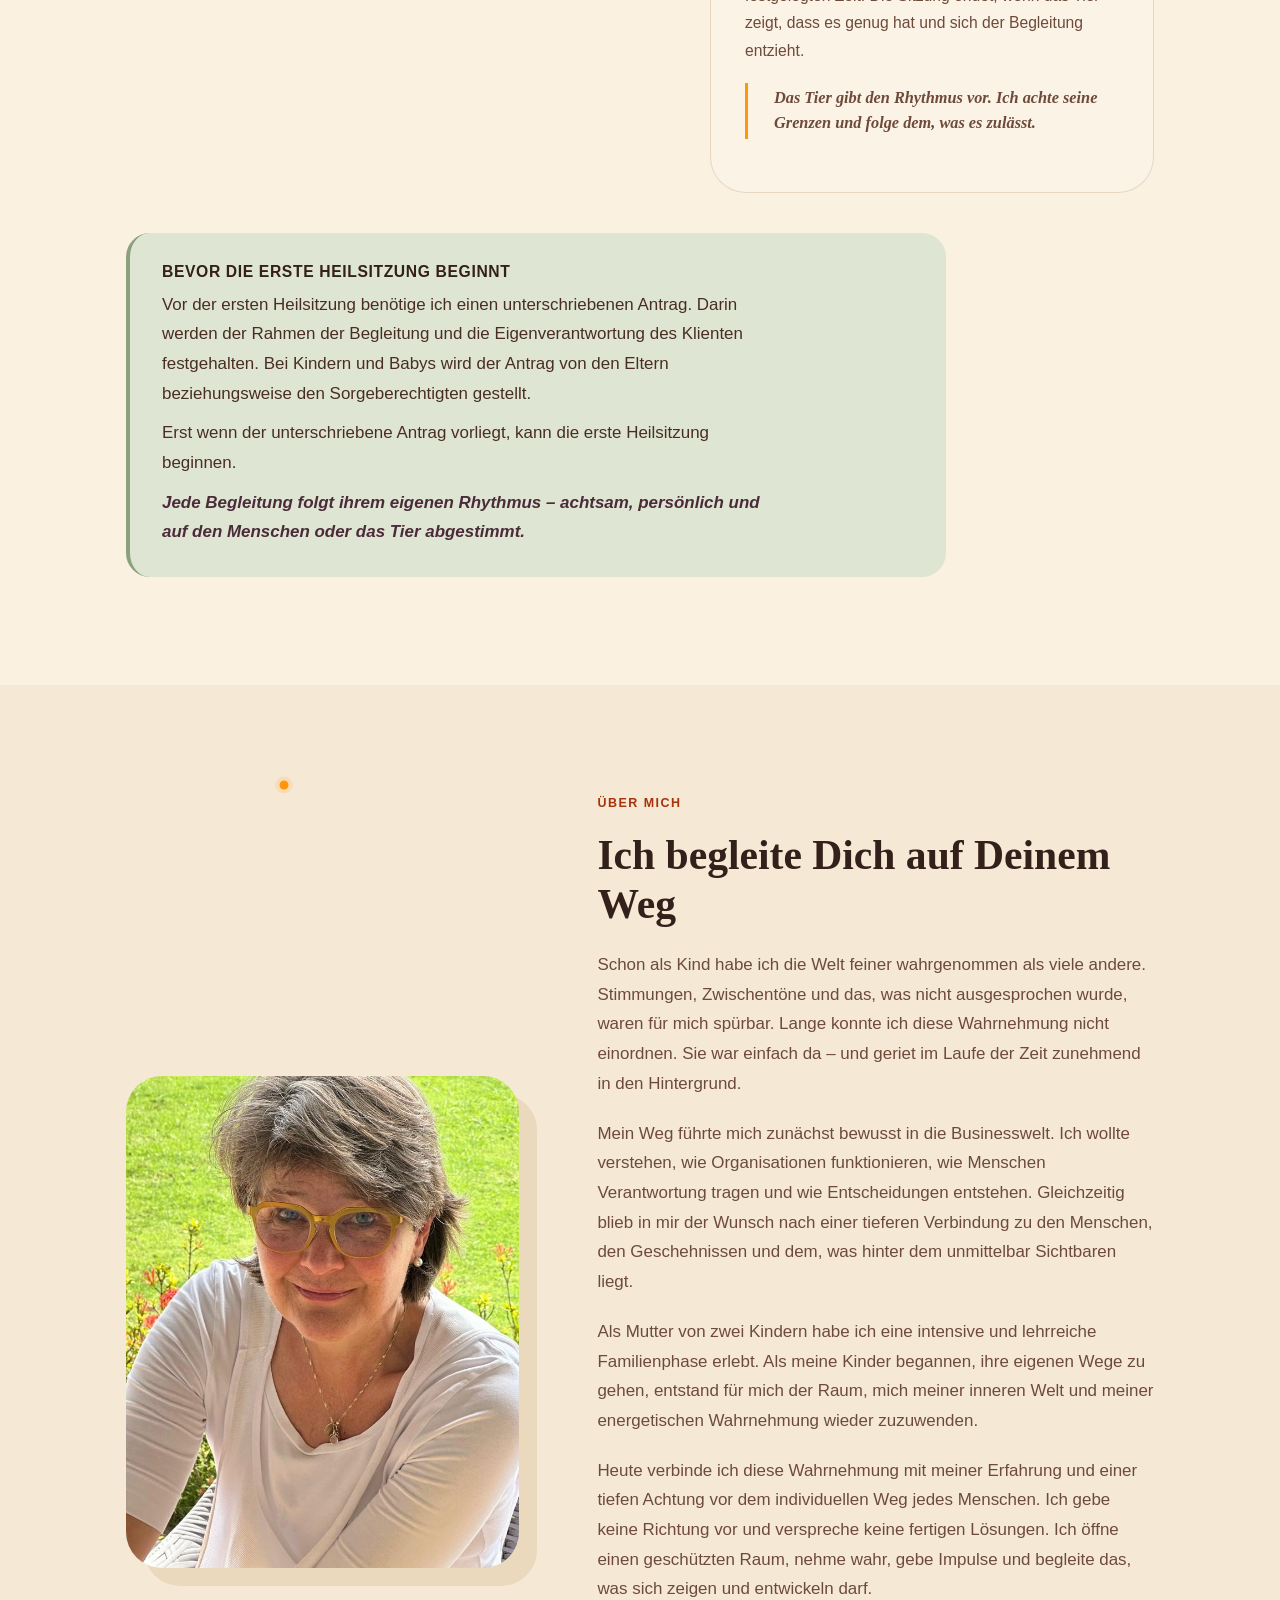
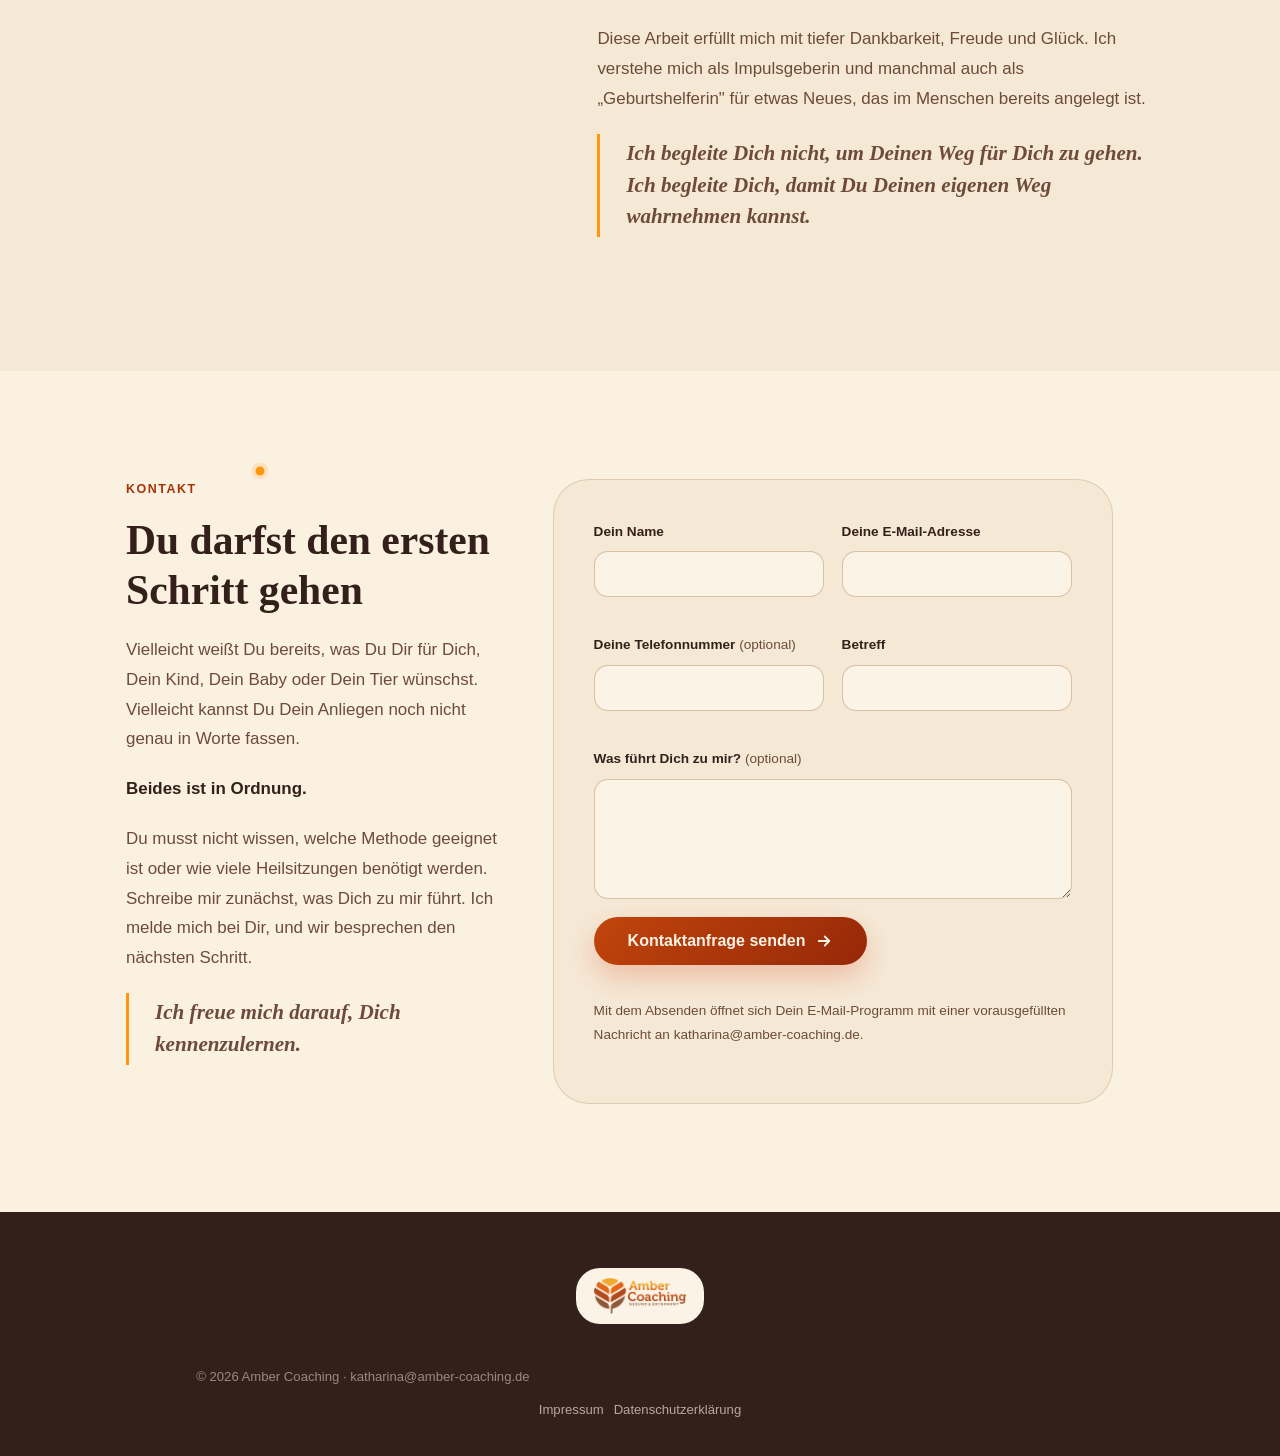
==== commit 3bf5dae3: "Übergänge-Hintergrund vergrößern, Footer-Links ergänzen - Die organische Hintergrundfläche im Übergä" ====
--- a/amber-coaching.html
+++ b/amber-coaching.html
@@ -292,8 +292,11 @@
     <div class="a-footer-logo-wrap">
       <img src="assets/amber-coaching-logo.png" alt="Amber Coaching — Gesund &amp; Entspannt" class="a-footer-logo">
     </div>
-    <p>Geistiges und energetisches Heilen</p>
     <p class="a-footer-fine">© 2026 Amber Coaching · katharina@amber-coaching.de</p>
+    <nav class="a-footer-legal" aria-label="Rechtliches">
+      <a href="/impressum/">Impressum</a>
+      <a href="/datenschutz/">Datenschutzerklärung</a>
+    </nav>
   </div>
 </footer>
 
--- a/css/amber.css
+++ b/css/amber.css
@@ -294,31 +294,39 @@
   height: 100%;
   display: block;
   overflow: visible;
+  /* Deckt den Weg von oben nach unten auf, statt ihn per
+     stroke-dasharray zu "zeichnen" — dasharray/dashoffset kollidiert
+     bei stark nicht-uniform gestreckten Pfaden (preserveAspectRatio
+     ="none" + vector-effect:non-scaling-stroke) und lässt den
+     sichtbaren Strich vorzeitig abbrechen. clip-path arbeitet auf der
+     fertig gerenderten Fläche und bleibt davon unberührt.
+     Der Wert wird per JavaScript direkt aus der Scrollposition
+     berechnet (siehe amber.js) statt per CSS-Animation — so verhält
+     sich der Aufbau in jedem Browser identisch zur Scrollgeschwindigkeit,
+     unabhängig von der Unterstützung für Scroll-Driven Animations. */
+  clip-path: inset(0 0 100% 0);
 }
 
 .a-thread-path {
   fill: none;
   stroke-linecap: round;
-  stroke-dasharray: 1;
-  stroke-dashoffset: 1;
   vector-effect: non-scaling-stroke;
-  transition: stroke-dashoffset var(--dur-thread) var(--ease-slow);
-}
-
-.a-thread.is-drawn .a-thread-path {
-  stroke-dashoffset: 0;
+  opacity: 0;
 }
 
 /* Helligkeitsstufen des Lichtfadens: zurückhaltend am Anfang, klar am Ende.
    Bewusst ohne Leucht-/Glow-Filter — Wirkung entsteht allein über
-   Strichstärke, Deckkraft und Farbton, wie bei natürlich einfallendem Licht. */
-.a-thread--1 .a-thread-path { stroke: var(--amber-2); stroke-width: 3.2; opacity: 0.45; }
-.a-thread--2 .a-thread-path { stroke: var(--amber-3); stroke-width: 3.3; opacity: 0.55; }
-.a-thread--3 .a-thread-path { stroke: var(--amber-3); stroke-width: 3.4; opacity: 0.6; }
-.a-thread--4 .a-thread-path { stroke: var(--ci-amber-light); stroke-width: 3.6; opacity: 0.68; }
-.a-thread--5 .a-thread-path { stroke: var(--ci-amber-light); stroke-width: 3.8; opacity: 0.76; }
-.a-thread--6 .a-thread-path { stroke: var(--ci-amber-deep); stroke-width: 4; opacity: 0.84; }
-.a-thread--7 .a-thread-path { stroke: var(--ci-rust); stroke-width: 4.2; opacity: 0.92; }
+   Strichstärke, Deckkraft und Farbton, wie bei natürlich einfallendem Licht.
+   --path-opacity ist die Ziel-Deckkraft, die amber.js beim Scrollen
+   anteilig anfährt (0 → --path-opacity, proportional zur Scrollstrecke
+   durch den Abschnitt). */
+.a-thread--1 .a-thread-path { stroke: var(--amber-2); stroke-width: 3.2; --path-opacity: 0.45; }
+.a-thread--2 .a-thread-path { stroke: var(--amber-3); stroke-width: 3.3; --path-opacity: 0.55; }
+.a-thread--3 .a-thread-path { stroke: var(--amber-3); stroke-width: 3.4; --path-opacity: 0.6; }
+.a-thread--4 .a-thread-path { stroke: var(--ci-amber-light); stroke-width: 3.6; --path-opacity: 0.68; }
+.a-thread--5 .a-thread-path { stroke: var(--ci-amber-light); stroke-width: 3.8; --path-opacity: 0.76; }
+.a-thread--6 .a-thread-path { stroke: var(--ci-amber-deep); stroke-width: 4; --path-opacity: 0.84; }
+.a-thread--7 .a-thread-path { stroke: var(--ci-rust); stroke-width: 4.2; --path-opacity: 0.92; }
 
 @media (max-width: 760px) {
   .a-thread-path { stroke-width: 3 !important; }
@@ -603,10 +611,13 @@
 .a-clearing {
   position: relative;
   z-index: 1;
-  max-width: 820px;
+  max-width: 900px;
   margin: -8px auto 0 auto;
-  padding: 64px 72px;
-  border-radius: 45% 55% 58% 42% / 55% 48% 52% 45%;
+  padding: 76px 90px;
+  /* Feste Pixelwerte statt Prozent: bleiben bei jeder Textlänge eine
+     dezente, organische Rundung statt eines Blobs, der bei viel Text
+     an den Ecken einschneidet und Inhalt "abschneidet". */
+  border-radius: 64px 96px 64px 96px / 96px 64px 96px 64px;
   background: var(--cream-deep);
   transform: translateX(-2%);
 }
@@ -921,6 +932,24 @@
 .a-footer p { margin: 0 0 6px; font-size: 0.92rem; }
 .a-footer .a-footer-fine { font-size: 0.82rem; color: rgba(251, 243, 230, 0.5); margin-top: 14px; }
 
+.a-footer-legal {
+  display: flex;
+  justify-content: center;
+  gap: 10px;
+  margin-top: 10px;
+  font-size: 0.82rem;
+}
+
+.a-footer-legal a {
+  color: rgba(251, 243, 230, 0.65);
+  transition: color 0.3s ease;
+}
+
+.a-footer-legal a:hover,
+.a-footer-legal a:focus-visible {
+  color: var(--cream);
+}
+
 /* ---- responsive ---------------------------------------------------- */
 
 @media (max-width: 980px) {
